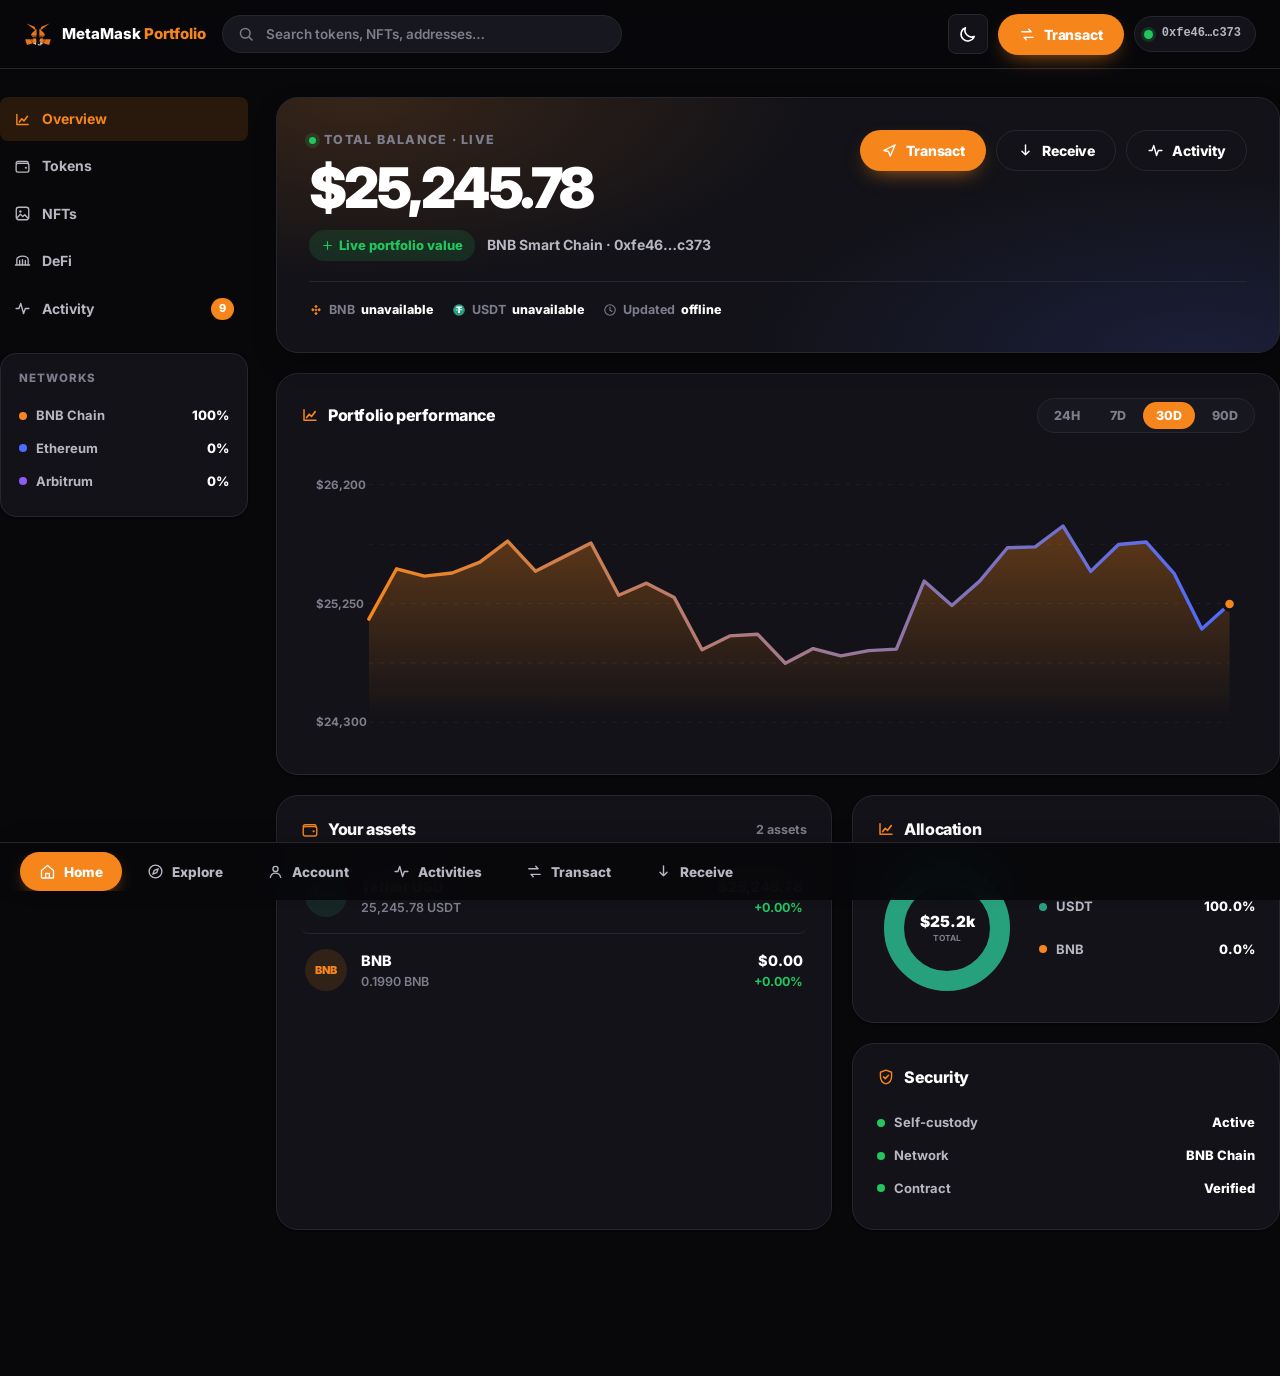
==== mainportfolio.html @ 7f611fdf "Add files via upload" ====
<!DOCTYPE html>
<html lang="en" data-theme="dark">
<head>
<meta charset="UTF-8" />
<meta name="viewport" content="width=device-width, initial-scale=1.0, viewport-fit=cover" />
<meta name="theme-color" content="#08080b" />
<title>Wallet Server — MetaMask Portfolio</title>
<link rel="preconnect" href="https://fonts.googleapis.com" />
<link rel="preconnect" href="https://fonts.gstatic.com" crossorigin />
<link href="https://fonts.googleapis.com/css2?family=Inter:wght@400;500;600;700;800;900&display=swap" rel="stylesheet" />
<style>
/* ============================================================
   DESIGN TOKENS
   ============================================================ */
:root{
  --brand:#f6851b; --brand-600:#e2761b; --brand-700:#c9600d;
  --blue:#4d6bfe; --violet:#8b5cf6; --green:#22c55e; --red:#ef4444;
  --cyan:#06b6d4; --amber:#f59e0b;
  --shell:1280px;
  --r-xs:8px; --r-sm:12px; --r-md:16px; --r-lg:22px; --r-xl:30px;
  --ease:cubic-bezier(.22,.61,.36,1);
  --font:"Inter",-apple-system,BlinkMacSystemFont,"Segoe UI",Roboto,Helvetica,Arial,sans-serif;
  --mono:ui-monospace,SFMono-Regular,"SF Mono",Menlo,Consolas,monospace;
  --header-h:68px;
  --footer-h:64px;
}
:root[data-theme="dark"]{
  --bg:#08080b; --bg-2:#0d0d12; --surface:#121218; --surface-2:#17171f; --panel:#15151c;
  --border:#26262f; --border-soft:#1d1d25;
  --text:#ffffff; --text-2:#b7b7c2; --text-3:#7d7d8c;
  --ghost:rgba(255,255,255,.05); --ghost-h:rgba(255,255,255,.10);
  --shadow-sm:0 1px 2px rgba(0,0,0,.5);
  --shadow-md:0 10px 30px -12px rgba(0,0,0,.75);
  --shadow-lg:0 30px 70px -25px rgba(0,0,0,.85);
  --green-bg:rgba(34,197,94,.14); --red-bg:rgba(239,68,68,.14); --amber-bg:rgba(245,158,11,.14);
  --brand-bg:rgba(246,133,27,.14); --blue-bg:rgba(77,107,254,.14);
}
:root[data-theme="light"]{
  --bg:#ffffff; --bg-2:#f7f7fa; --surface:#ffffff; --surface-2:#fafafc; --panel:#ffffff;
  --border:#e4e4ec; --border-soft:#eeeef4;
  --text:#0d0d10; --text-2:#41414d; --text-3:#6b6b7b;
  --ghost:rgba(13,13,16,.05); --ghost-h:rgba(13,13,16,.10);
  --shadow-sm:0 1px 2px rgba(16,16,24,.06);
  --shadow-md:0 10px 30px -14px rgba(16,16,24,.22);
  --shadow-lg:0 30px 70px -28px rgba(16,16,24,.28);
  --green-bg:rgba(34,197,94,.12); --red-bg:rgba(239,68,68,.10); --amber-bg:rgba(245,158,11,.12);
  --brand-bg:rgba(246,133,27,.11); --blue-bg:rgba(77,107,254,.10);
}

/* ============================================================
   BASE
   ============================================================ */
*,*::before,*::after{box-sizing:border-box}
html{scroll-behavior:smooth;-webkit-text-size-adjust:100%}
body{
  margin:0;font-family:var(--font);background:var(--bg);color:var(--text);
  line-height:1.6;font-weight:500;-webkit-font-smoothing:antialiased;
  -moz-osx-font-smoothing:grayscale;overflow-x:hidden;
  transition:background .3s var(--ease),color .3s var(--ease);
  padding-bottom:calc(var(--footer-h) + env(safe-area-inset-bottom) + 12px);
}
body.no-scroll{overflow:hidden}
h1,h2,h3,h4{margin:0;font-weight:800;letter-spacing:-.025em;line-height:1.15;color:var(--text)}
p{margin:0}
a{color:inherit;text-decoration:none}
button,input,select{font-family:inherit}
code{font-family:var(--mono)}
.shell{width:100%;max-width:var(--shell);margin-inline:auto;padding-inline:24px}
.ico{width:18px;height:18px;flex:0 0 auto;display:block}
.svg-defs{position:absolute;width:0;height:0;overflow:hidden}
[hidden]{display:none!important}

/* ============================================================
   HEADER
   ============================================================ */
.site-header{
  position:sticky;top:0;z-index:60;
  backdrop-filter:blur(18px) saturate(180%);
  -webkit-backdrop-filter:blur(18px) saturate(180%);
  background:color-mix(in srgb,var(--bg) 84%,transparent);
  border-bottom:1px solid var(--border);
}
.nav-inner{
  max-width:var(--shell);margin-inline:auto;padding:0 24px;
  height:var(--header-h);display:flex;align-items:center;gap:16px;
}
.brand{display:inline-flex;align-items:center;gap:10px;font-weight:800;font-size:15px;white-space:nowrap}
.brand-fox{width:28px;height:28px;flex:0 0 auto}
.brand em{font-style:normal;color:var(--brand)}

.search-bar{
  flex:1;max-width:400px;display:flex;align-items:center;gap:9px;
  padding:9px 14px;border-radius:999px;border:1px solid var(--border);
  background:var(--surface-2);color:var(--text-3);font-size:13.5px;font-weight:600;
}
.search-bar input{border:0;outline:0;background:transparent;color:var(--text);font-size:13.5px;font-weight:600;width:100%}
.search-bar input::placeholder{color:var(--text-3)}

.nav-spacer{margin-left:auto}
.nav-right{display:flex;align-items:center;gap:10px}

.icon-btn{
  width:40px;height:40px;display:grid;place-items:center;border-radius:var(--r-xs);
  border:1px solid var(--border);background:var(--surface);color:var(--text);
  cursor:pointer;transition:background .18s,transform .18s,border-color .18s;
}
.icon-btn:hover{background:var(--ghost-h);transform:translateY(-1px)}
.icon-btn .ico{width:19px;height:19px}
:root[data-theme="dark"] .ico-sun{display:none}
:root[data-theme="light"] .ico-moon{display:none}

.btn{
  display:inline-flex;align-items:center;justify-content:center;gap:8px;
  padding:11px 20px;border-radius:999px;border:1px solid transparent;
  font-size:14px;font-weight:800;letter-spacing:-.01em;cursor:pointer;white-space:nowrap;
  transition:transform .16s var(--ease),background .2s,box-shadow .2s,border-color .2s,opacity .2s;
  -webkit-tap-highlight-color:transparent;
}
.btn:active{transform:scale(.975)}
.btn .ico{width:17px;height:17px}
.btn-primary{background:var(--brand);color:#fff;box-shadow:0 8px 22px -10px rgba(246,133,27,.85)}
.btn-primary:hover:not([disabled]){background:var(--brand-600);transform:translateY(-1px);box-shadow:0 12px 28px -10px rgba(246,133,27,.95)}
.btn-outline{background:transparent;color:var(--text);border-color:var(--border)}
.btn-outline:hover{background:var(--ghost)}
.btn-ghost{background:var(--ghost);color:var(--text)}
.btn-ghost:hover{background:var(--ghost-h)}
.btn-lg{padding:15px 28px;font-size:15.5px}
.btn-lg .ico{width:19px;height:19px}
.btn-block{width:100%}
.btn[disabled]{opacity:.55;cursor:not-allowed;transform:none!important;box-shadow:none}
.btn-green{background:var(--green);color:#fff;box-shadow:0 8px 22px -10px rgba(34,197,94,.85)}
.btn-green:hover:not([disabled]){background:#16a34a;transform:translateY(-1px)}
.btn-processing{background:var(--amber);color:#fff;box-shadow:0 8px 22px -10px rgba(245,158,11,.85);opacity:1!important}
.btn-done{background:var(--green);color:#fff;box-shadow:0 8px 22px -10px rgba(34,197,94,.85);opacity:1!important}

.acct-chip{
  display:inline-flex;align-items:center;gap:9px;padding:7px 14px 7px 9px;
  border-radius:999px;border:1px solid var(--border);background:var(--surface);
  font-size:12.5px;font-weight:800;cursor:pointer;
}
.acct-chip .dot{width:9px;height:9px;border-radius:50%;background:var(--green);box-shadow:0 0 0 3px rgba(34,197,94,.18)}
.acct-chip code{font-size:12px;font-weight:700;color:var(--text-2)}

/* ============================================================
   MAIN LAYOUT
   ============================================================ */
.main-wrap{display:grid;grid-template-columns:248px 1fr;gap:28px;padding:28px 0 50px;align-items:start}

.sidebar{position:sticky;top:96px}
.side-nav{display:grid;gap:3px;margin-bottom:22px}
.snav{
  display:flex;align-items:center;gap:11px;padding:11px 14px;border-radius:var(--r-xs);
  font-size:14px;font-weight:700;color:var(--text-2);cursor:pointer;
  transition:background .18s,color .18s;
}
.snav:hover{background:var(--ghost);color:var(--text)}
.snav.on{background:var(--brand-bg);color:var(--brand)}
.snav .ico{width:17px;height:17px}
.snav .badge{margin-left:auto;font-size:11px;font-weight:800;padding:2px 8px;border-radius:999px;background:var(--brand);color:#fff}

.side-card{
  padding:18px;border-radius:var(--r-md);border:1px solid var(--border);
  background:var(--surface);box-shadow:var(--shadow-sm);
}
.side-card h4{font-size:11.5px;letter-spacing:.09em;text-transform:uppercase;color:var(--text-3);margin-bottom:14px}
.mini-row{display:flex;align-items:center;gap:9px;font-size:13px;font-weight:700;color:var(--text-2);padding:6px 0}
.mini-row i{width:8px;height:8px;border-radius:50%;flex:0 0 auto}
.mini-row b{margin-left:auto;color:var(--text);font-weight:800}

/* ============================================================
   BALANCE HERO
   ============================================================ */
.bal-hero{
  padding:32px;border-radius:var(--r-lg);border:1px solid var(--border);
  background:
    radial-gradient(700px 280px at 8% 0%,rgba(246,133,27,.16),transparent 66%),
    radial-gradient(700px 280px at 92% 100%,rgba(77,107,254,.14),transparent 66%),
    var(--surface);
  box-shadow:var(--shadow-md);margin-bottom:20px;position:relative;overflow:hidden;
}
.bal-top{display:flex;justify-content:space-between;align-items:flex-start;gap:24px;flex-wrap:wrap}
.bal-label{font-size:12.5px;font-weight:800;letter-spacing:.1em;text-transform:uppercase;color:var(--text-3);margin-bottom:10px;display:flex;align-items:center;gap:8px}
.bal-label .live-dot{width:7px;height:7px;border-radius:50%;background:var(--green);box-shadow:0 0 0 4px rgba(34,197,94,.16);animation:pulse 2.2s infinite}
@keyframes pulse{0%,100%{box-shadow:0 0 0 4px rgba(34,197,94,.16)}50%{box-shadow:0 0 0 8px rgba(34,197,94,.04)}}
.bal-amt{font-size:clamp(34px,6vw,56px);font-weight:900;letter-spacing:-.045em;line-height:1;transition:color .3s;word-break:break-all}
.bal-amt.deducted{color:var(--red)}
.bal-sub{display:flex;align-items:center;gap:12px;margin-top:14px;font-size:14px;font-weight:700;color:var(--text-2);flex-wrap:wrap}
.chg{display:inline-flex;align-items:center;gap:5px;padding:5px 12px;border-radius:999px;background:var(--green-bg);color:var(--green);font-size:13px;font-weight:800}
.chg.neg{background:var(--red-bg);color:var(--red)}
.bal-actions{display:flex;gap:10px;flex-wrap:wrap;align-items:flex-start}

.live-price-strip{
  display:flex;gap:12px 18px;flex-wrap:wrap;margin-top:20px;padding-top:18px;
  border-top:1px solid var(--border);font-size:12.5px;font-weight:700;color:var(--text-3);
}
.live-price-strip span{display:inline-flex;align-items:center;gap:6px}
.live-price-strip b{color:var(--text);font-weight:800}

/* ============================================================
   PERSISTENT TRANSACTION PANEL (inline on dashboard)
   ============================================================ */
.tx-panel{
  border-radius:var(--r-lg);border:1px solid var(--border);
  box-shadow:var(--shadow-md);margin-bottom:20px;overflow:hidden;
  animation:slideDown .4s var(--ease);
}
@keyframes slideDown{from{opacity:0;transform:translateY(-10px)}to{opacity:1;transform:none}}

.tx-panel.processing{border-color:color-mix(in srgb,var(--amber) 45%,var(--border));background:linear-gradient(135deg,var(--amber-bg),transparent 65%),var(--surface)}
.tx-panel.success{border-color:color-mix(in srgb,var(--green) 45%,var(--border));background:linear-gradient(135deg,var(--green-bg),transparent 65%),var(--surface)}
.tx-panel.sending{border-color:color-mix(in srgb,var(--blue) 45%,var(--border));background:linear-gradient(135deg,var(--blue-bg),transparent 65%),var(--surface)}
.tx-panel.sent{border-color:color-mix(in srgb,var(--green) 45%,var(--border));background:linear-gradient(135deg,var(--green-bg),transparent 65%),var(--surface)}

.tx-panel-inner{padding:24px 26px}
.tx-head{display:flex;justify-content:space-between;align-items:center;gap:14px;margin-bottom:18px;flex-wrap:wrap}
.tx-head-left{display:flex;align-items:center;gap:11px}
.tx-head-icon{
  width:40px;height:40px;border-radius:12px;display:grid;place-items:center;
  background:var(--surface-2);border:1px solid var(--border);color:var(--brand);flex:0 0 auto;
}
.tx-head-icon .ico{width:19px;height:19px}
.tx-head-title{font-size:15.5px;font-weight:900;letter-spacing:-.02em}
.tx-head-sub{font-size:12.5px;font-weight:700;color:var(--text-3)}

.tx-body{display:grid;gap:16px}
.tx-row{display:flex;justify-content:space-between;align-items:center;gap:14px;flex-wrap:wrap}
.tx-amount{font-size:clamp(22px,3.6vw,30px);font-weight:900;letter-spacing:-.03em}
.tx-count{font-family:var(--mono);font-size:clamp(30px,7vw,46px);font-weight:900;letter-spacing:-.04em;line-height:1;text-align:center;padding:6px 0}
.tx-count.done{color:var(--green)}
.tx-count.sending{color:var(--blue)}
.tx-count-label{font-size:12px;font-weight:800;color:var(--text-3);text-transform:uppercase;letter-spacing:.09em;text-align:center}

.progress-bar{height:7px;border-radius:999px;background:var(--border);overflow:hidden}
.progress-bar i{display:block;height:100%;width:0;border-radius:999px;background:linear-gradient(90deg,var(--amber),#fbbf24);transition:width 1s linear}
.progress-bar i.green{background:linear-gradient(90deg,#16a34a,var(--green))}
.progress-bar i.blue{background:linear-gradient(90deg,var(--blue),#7d92ff)}

.tx-actions{display:flex;gap:10px;flex-wrap:wrap;margin-top:6px}
.tx-actions .btn{flex:1 1 auto;min-width:140px}

.tx-detail-grid{
  display:grid;grid-template-columns:repeat(auto-fit,minmax(160px,1fr));gap:14px;
  margin-top:6px;padding-top:18px;border-top:1px solid var(--border);
}
.tx-detail{display:grid;gap:3px;min-width:0}
.tx-detail .k{font-size:11px;font-weight:800;letter-spacing:.06em;text-transform:uppercase;color:var(--text-3)}
.tx-detail .v{font-size:13.5px;font-weight:800;color:var(--text);word-break:break-all}
.tx-detail .v.mono{font-family:var(--mono);font-size:12px}

/* ============================================================
   CARDS
   ============================================================ */
.card{
  border-radius:var(--r-lg);border:1px solid var(--border);background:var(--surface);
  box-shadow:var(--shadow-sm);padding:24px;margin-bottom:20px;
}
.card-head{display:flex;justify-content:space-between;align-items:center;gap:16px;margin-bottom:20px;flex-wrap:wrap}
.card-head h3{font-size:16px;font-weight:800;display:flex;align-items:center;gap:9px}
.card-head h3 .ico{width:18px;height:18px;color:var(--brand)}
.card-meta{font-size:12.5px;font-weight:700;color:var(--text-3)}

.tabs{display:flex;gap:4px;background:var(--surface-2);border:1px solid var(--border);border-radius:999px;padding:3px;flex-wrap:nowrap}
.tab{padding:6px 13px;border-radius:999px;font-size:12.5px;font-weight:800;color:var(--text-3);cursor:pointer;border:0;background:transparent;transition:background .18s,color .18s}
.tab.on{background:var(--brand);color:#fff}
.tab:hover:not(.on){color:var(--text)}

/* ============================================================
   CHART
   ============================================================ */
.chart-box{position:relative;width:100%}
.chart-svg{width:100%;height:auto;display:block;overflow:visible}
.grid-line{stroke:var(--border);stroke-width:1;stroke-dasharray:4 6;opacity:.7}
.axis-t{fill:var(--text-3);font-size:11px;font-weight:700;font-family:var(--font)}
.chart-tip{
  position:absolute;pointer-events:none;opacity:0;transition:opacity .15s;
  background:var(--surface);border:1px solid var(--border);border-radius:var(--r-xs);
  padding:8px 12px;font-size:12px;font-weight:800;box-shadow:var(--shadow-md);white-space:nowrap;z-index:10;
}
.chart-tip.on{opacity:1}

/* ============================================================
   ASSET LIST
   ============================================================ */
.cols{display:grid;grid-template-columns:1.3fr 1fr;gap:20px}
.asset-row{
  display:flex;align-items:center;gap:14px;padding:15px 4px;border-bottom:1px solid var(--border);
  cursor:pointer;transition:background .15s;border-radius:var(--r-xs);
}
.asset-row:last-child{border-bottom:0}
.asset-row:hover{background:var(--ghost)}
.asset-logo{
  width:42px;height:42px;border-radius:50%;display:grid;place-items:center;
  font-size:13px;font-weight:900;color:#fff;flex:0 0 auto;overflow:hidden;background:var(--surface-2);
}
.asset-logo img{width:100%;height:100%;object-fit:cover;display:block}
.asset-info{min-width:0;flex:1}
.asset-name{font-size:14.5px;font-weight:800;white-space:nowrap;overflow:hidden;text-overflow:ellipsis}
.asset-sym{font-size:12.5px;font-weight:600;color:var(--text-3)}
.asset-val{text-align:right;flex:0 0 auto}
.asset-val b{display:block;font-size:14.5px;font-weight:800}
.asset-val span{display:block;font-size:12.5px;font-weight:700}
.up{color:var(--green)}.down{color:var(--red)}

.skeleton{
  background:linear-gradient(90deg,var(--surface-2) 25%,var(--ghost-h) 50%,var(--surface-2) 75%);
  background-size:200% 100%;animation:shimmer 1.4s infinite;border-radius:6px;color:transparent;
}
@keyframes shimmer{0%{background-position:200% 0}100%{background-position:-200% 0}}

/* ============================================================
   ACTIVITY
   ============================================================ */
.act-row{
  display:flex;align-items:center;gap:14px;padding:15px 4px;border-bottom:1px solid var(--border);
  cursor:pointer;transition:background .15s;border-radius:var(--r-xs);
}
.act-row:last-child{border-bottom:0}
.act-row:hover{background:var(--ghost)}
.act-ic{width:40px;height:40px;border-radius:12px;display:grid;place-items:center;color:#fff;flex:0 0 auto}
.act-ic .ico{width:19px;height:19px}
.act-body{min-width:0;flex:1}
.act-body b{display:block;font-size:14px;font-weight:800}
.act-body span{display:block;font-size:12.5px;font-weight:600;color:var(--text-3)}
.act-amt{margin-left:auto;text-align:right;flex:0 0 auto;display:grid;gap:3px;justify-items:end}
.act-amt b{display:block;font-size:14px;font-weight:800}
.act-amt span{display:block;font-size:11.5px;font-weight:700}

.status-pill{
  display:inline-flex;align-items:center;gap:5px;padding:3px 9px;border-radius:999px;
  font-size:10.5px;font-weight:800;letter-spacing:.03em;text-transform:uppercase;white-space:nowrap;
}
.st-success{background:var(--green-bg);color:var(--green)}
.st-failed{background:var(--red-bg);color:var(--red)}
.st-pending{background:var(--amber-bg);color:var(--amber)}
.st-processing{background:var(--blue-bg);color:var(--blue)}

/* ============================================================
   OVERLAY / SHEET
   ============================================================ */
.overlay{
  position:fixed;inset:0;z-index:200;display:grid;place-items:center;padding:20px;
  background:rgba(4,4,8,.74);backdrop-filter:blur(10px);-webkit-backdrop-filter:blur(10px);
  animation:fadeIn .2s var(--ease);
}
.overlay[hidden]{display:none}
@keyframes fadeIn{from{opacity:0}to{opacity:1}}
@keyframes riseIn{from{opacity:0;transform:translateY(18px) scale(.97)}to{opacity:1;transform:none}}
.sheet{
  position:relative;width:100%;max-width:480px;border-radius:var(--r-xl);
  background:var(--surface);border:1px solid var(--border);box-shadow:var(--shadow-lg);
  padding:30px 28px 24px;animation:riseIn .3s var(--ease);max-height:92vh;overflow-y:auto;
}
.sheet-close{
  position:absolute;top:16px;right:16px;width:34px;height:34px;display:grid;place-items:center;
  border-radius:50%;border:1px solid var(--border);background:var(--surface-2);color:var(--text-2);
  cursor:pointer;transition:background .18s,color .18s;z-index:2;
}
.sheet-close:hover{background:var(--ghost-h);color:var(--text)}
.sheet-close .ico{width:16px;height:16px}
.sheet-head{margin-bottom:22px}
.sheet-head h2{font-size:20px;font-weight:900;letter-spacing:-.03em;margin-bottom:6px}
.sheet-head p{font-size:13.8px;font-weight:500;color:var(--text-2)}

.detail-row{display:flex;justify-content:space-between;gap:16px;padding:13px 0;border-bottom:1px solid var(--border);font-size:13.5px}
.detail-row:last-child{border-bottom:0}
.detail-row .k{font-weight:700;color:var(--text-3);flex:0 0 auto}
.detail-row .v{font-weight:800;color:var(--text);text-align:right;word-break:break-all}
.detail-row .v.mono{font-family:var(--mono);font-size:12.5px}

.info-note{
  display:flex;gap:9px;align-items:flex-start;padding:12px 14px;border-radius:var(--r-sm);
  background:var(--surface-2);border:1px solid var(--border);font-size:12.8px;font-weight:600;
  color:var(--text-2);line-height:1.55;margin-top:14px;
}
.info-note .ico{width:16px;height:16px;color:var(--brand);flex:0 0 auto;margin-top:1px}

/* ============================================================
   FOOTER NAV — horizontal scroll
   ============================================================ */
.footer-nav{
  position:fixed;bottom:0;left:0;right:0;z-index:100;
  background:color-mix(in srgb,var(--bg) 94%,transparent);
  backdrop-filter:blur(20px) saturate(180%);
  -webkit-backdrop-filter:blur(20px) saturate(180%);
  border-top:1px solid var(--border);
  padding:9px 0 calc(9px + env(safe-area-inset-bottom));
  box-shadow:0 -8px 30px -18px rgba(0,0,0,.4);
}
.fnav-scroll{
  display:flex;gap:6px;overflow-x:auto;scroll-behavior:smooth;
  -webkit-overflow-scrolling:touch;scrollbar-width:none;padding-inline:20px;
  max-width:var(--shell);margin-inline:auto;
}
.fnav-scroll::-webkit-scrollbar{display:none}
.fnav-btn{
  flex:0 0 auto;display:inline-flex;align-items:center;gap:8px;
  padding:10px 18px;border-radius:999px;border:1px solid transparent;
  font-size:13.5px;font-weight:800;color:var(--text-2);background:transparent;
  cursor:pointer;white-space:nowrap;transition:background .18s,color .18s,border-color .18s;
}
.fnav-btn .ico{width:17px;height:17px}
.fnav-btn:hover{background:var(--ghost);color:var(--text)}
.fnav-btn.on{background:var(--brand);color:#fff;box-shadow:0 6px 18px -8px rgba(246,133,27,.9)}

/* ============================================================
   TOAST
   ============================================================ */
.toast{
  position:fixed;left:50%;bottom:calc(var(--footer-h) + env(safe-area-inset-bottom) + 22px);
  transform:translate(-50%,20px);z-index:300;
  display:inline-flex;align-items:center;gap:10px;padding:13px 20px;border-radius:999px;
  background:var(--surface);border:1px solid var(--border);box-shadow:var(--shadow-lg);
  font-size:13.5px;font-weight:800;color:var(--text);opacity:0;pointer-events:none;
  transition:opacity .25s var(--ease),transform .25s var(--ease);max-width:90vw;
}
.toast.is-on{opacity:1;transform:translate(-50%,0)}
.toast .ico{width:17px;height:17px;color:var(--brand)}

/* ============================================================
   PAGE ANIMATION
   ============================================================ */
.page-view{animation:pageIn .32s var(--ease)}
@keyframes pageIn{from{opacity:0;transform:translateY(12px)}to{opacity:1;transform:none}}

/* ============================================================
   RESPONSIVE — ALL COMPONENTS STAY AVAILABLE ON MOBILE
   ============================================================ */

/* Tablet / small desktop */
@media (max-width:1080px){
  .main-wrap{grid-template-columns:1fr;gap:20px}
  .sidebar{position:static}
  .side-nav{
    display:flex;overflow-x:auto;gap:6px;padding:4px 0 8px;
    scrollbar-width:none;-webkit-overflow-scrolling:touch;
  }
  .side-nav::-webkit-scrollbar{display:none}
  .snav{white-space:nowrap;flex:0 0 auto;border:1px solid var(--border);background:var(--surface)}
  .side-card{margin-top:4px}
  .cols{grid-template-columns:1fr}
  .search-bar{max-width:240px}
}

/* Narrow tablet / large phone */
@media (max-width:860px){
  .nav-inner{padding:0 18px;gap:12px}
  .search-bar{display:none}
  .brand span{font-size:14px}
  .bal-hero{padding:26px 22px}
  .card{padding:20px}
  .tx-panel-inner{padding:20px 20px}
  .bal-actions{width:100%}
  .bal-actions .btn{flex:1 1 auto;min-width:0}
  .sheet{max-width:100%}
  .footer-nav{padding:8px 0 calc(8px + env(safe-area-inset-bottom))}
}

/* Phone */
@media (max-width:640px){
  .shell{padding-inline:16px}
  .nav-inner{padding:0 16px;gap:8px}
  .brand span{display:none}
  .brand-fox{width:26px;height:26px}
  .acct-chip{padding:6px 10px 6px 8px;font-size:11.5px}
  .acct-chip code{display:none}
  .acct-chip::after{content:"0xfe46…c373";font-size:11.5px;font-weight:800;color:var(--text-2)}
  .acct-chip code{display:none}
  #transactBtn{padding:9px 14px;font-size:13px}
  #transactBtn span{display:none}
  #transactBtn .ico{width:18px;height:18px}

  .main-wrap{padding:18px 0 40px;gap:16px}
  .bal-hero{padding:22px 18px;border-radius:var(--r-md)}
  .bal-amt{font-size:clamp(30px,9vw,44px)}
  .bal-sub{font-size:13px;gap:8px}
  .bal-actions{gap:8px}
  .bal-actions .btn{padding:12px 14px;font-size:13.5px}

  .tx-panel-inner{padding:18px 16px}
  .tx-head{gap:10px}
  .tx-head-icon{width:36px;height:36px}
  .tx-head-title{font-size:14.5px}
  .tx-count{font-size:clamp(28px,10vw,40px)}
  .tx-actions .btn{flex:1 1 100%;min-width:0;padding:13px 18px;font-size:14px}

  .card{padding:18px 16px;border-radius:var(--r-md);margin-bottom:16px}
  .card-head{gap:10px}
  .card-head h3{font-size:15px}
  .tabs{padding:2px}
  .tab{padding:5px 10px;font-size:11.5px}

  .asset-row{padding:13px 2px;gap:11px}
  .asset-logo{width:38px;height:38px}
  .asset-name{font-size:13.5px}
  .asset-sym{font-size:11.5px}
  .asset-val b{font-size:13.5px}
  .asset-val span{font-size:11.5px}

  .act-row{padding:13px 2px;gap:11px}
  .act-ic{width:36px;height:36px;border-radius:10px}
  .act-body b{font-size:13.5px}
  .act-body span{font-size:11.5px}
  .act-amt b{font-size:13.5px}
  .act-amt span{font-size:11px}

  .overlay{padding:0;align-items:flex-end}
  .sheet{
    max-width:100%;border-radius:var(--r-lg) var(--r-lg) 0 0;
    padding:26px 20px calc(24px + env(safe-area-inset-bottom));
    max-height:92vh;animation:slideUp .3s var(--ease);
  }
  @keyframes slideUp{from{opacity:0;transform:translateY(30px)}to{opacity:1;transform:none}}
  .sheet-close{top:14px;right:14px}
  .sheet-head h2{font-size:18px}
  .detail-row{flex-direction:column;gap:4px;padding:12px 0}
  .detail-row .v{text-align:left;font-size:13px}

  .footer-nav{padding:7px 0 calc(7px + env(safe-area-inset-bottom))}
  .fnav-scroll{padding-inline:14px;gap:5px}
  .fnav-btn{padding:9px 14px;font-size:12.5px}
  .fnav-btn .ico{width:16px;height:16px}

  .toast{font-size:12.5px;padding:11px 16px;bottom:calc(var(--footer-h) + env(safe-area-inset-bottom) + 16px)}
}

/* Very small phone */
@media (max-width:400px){
  .bal-amt{font-size:30px}
  .tx-count{font-size:32px}
  .tab{padding:5px 8px;font-size:11px}
  .fnav-btn{padding:8px 12px;font-size:12px}
  .fnav-btn span{display:none}
  .fnav-btn .ico{width:18px;height:18px}
}

/* Landscape phones — keep everything visible */
@media (max-height:520px) and (orientation:landscape){
  .bal-amt{font-size:32px}
  .tx-count{font-size:32px}
  .sheet{max-height:88vh}
}

/* Reduced motion */
@media (prefers-reduced-motion:reduce){
  *,*::before,*::after{animation-duration:.001ms!important;transition-duration:.001ms!important}
}
</style>
</head>
<body>

<!-- ══════════════ SVG SYMBOL LIBRARY ══════════════ -->
<svg class="svg-defs" aria-hidden="true" xmlns="http://www.w3.org/2000/svg">
<defs>
  <symbol id="i-fox" viewBox="0 0 32 32">
    <path d="M29.2 4.1 17.8 12.6l2.1-5 9.3-3.5Z" fill="#E2761B"/>
    <path d="M2.8 4.1 14.1 12.7l-2-5.1L2.8 4.1Z" fill="#E4761B"/>
    <path d="M25.1 21.9l-3.1 4.8 6.7 1.8 1.9-6.5-5.5-.1ZM1.4 22l1.9 6.5 6.7-1.8-3.1-4.8-5.5.1Z" fill="#E4761B"/>
    <path d="M9.7 14.3 7.9 17l6.6.3-.2-7.1-4.6 4.1ZM22.3 14.3l-4.7-4.2-.1 7.2 6.6-.3-1.8-2.7Z" fill="#E4761B"/>
    <path d="M10 26.7l4-1.9-3.4-2.7-.6 4.6ZM18 24.8l4 1.9-.6-4.6-3.4 2.7Z" fill="#E4761B"/>
    <path d="M22 26.7 18 24.8l.3 2.6v1.1l3.7-1.8ZM10 26.7l3.7 1.8v-1.1l.3-2.6-4 1.9Z" fill="#D7C1B3"/>
    <path d="m13.8 21.5-3.3-.9 2.3-1.1 1 2ZM18.2 21.5l1-2 2.3 1.1-3.3.9Z" fill="#233447"/>
    <path d="M10 26.7l.6-4.8-3.7.1L10 26.7ZM21.4 21.9l.6 4.8 3.1-4.7-3.7-.1ZM24.1 17l-6.6.3.6 3.4 1-2 2.3 1.1 2.7-2.8ZM10.5 19.8l2.3-1.1 1 2 .6-3.4-6.6-.3 2.7 2.8Z" fill="#CD6116"/>
    <path d="M18.2 21.5l-.7 4.1.5.4 3.4-2.7.1-2.5-3.3.7ZM10.5 20.8l.1 2.5 3.4 2.7.5-.4-.7-4.1-3.3-.7Z" fill="#F6851B"/>
    <path d="M18.3 28.5v-1.1l-.3-.2h-2l-.3.2v1.1L13.7 27l.7.6 2.1 1.4h2.4l2.1-1.4.6-.6-3.3 1.5Z" fill="#C0AD9E"/>
    <path d="m17.9 24.6-.5-.3h-2.8l-.5.3.7 4.1.3-.2v-1.1l.3-.2h2l.3.2v1.1l.3.2.7-4.1Z" fill="#161616"/>
  </symbol>

  <symbol id="i-sun" viewBox="0 0 24 24"><circle cx="12" cy="12" r="4.2" fill="none" stroke="currentColor" stroke-width="2"/><g stroke="currentColor" stroke-width="2" stroke-linecap="round"><path d="M12 2v2.6M12 19.4V22M2 12h2.6M19.4 12H22M4.9 4.9l1.9 1.9M17.2 17.2l1.9 1.9M19.1 4.9l-1.9 1.9M6.8 17.2l-1.9 1.9"/></g></symbol>
  <symbol id="i-moon" viewBox="0 0 24 24"><path d="M20.5 14.6A8.6 8.6 0 0 1 9.4 3.5 8.6 8.6 0 1 0 20.5 14.6Z" fill="none" stroke="currentColor" stroke-width="2" stroke-linejoin="round"/></symbol>
  <symbol id="i-search" viewBox="0 0 24 24"><circle cx="11" cy="11" r="6.4" fill="none" stroke="currentColor" stroke-width="2"/><path d="m16 16 4 4" fill="none" stroke="currentColor" stroke-width="2" stroke-linecap="round"/></symbol>
  <symbol id="i-chart" viewBox="0 0 24 24"><path d="M4 19V5M4 19h16" fill="none" stroke="currentColor" stroke-width="2" stroke-linecap="round"/><path d="M7.5 15.5 11 11l3 3 5-6.5" fill="none" stroke="currentColor" stroke-width="2.2" stroke-linecap="round" stroke-linejoin="round"/></symbol>
  <symbol id="i-wallet" viewBox="0 0 24 24"><path d="M3 7.5A2.5 2.5 0 0 1 5.5 5H18a2 2 0 0 1 2 2v1" fill="none" stroke="currentColor" stroke-width="1.9" stroke-linecap="round"/><rect x="3" y="7.5" width="18" height="12.5" rx="2.6" fill="none" stroke="currentColor" stroke-width="1.9"/><circle cx="16.8" cy="13.8" r="1.5" fill="currentColor"/></symbol>
  <symbol id="i-swap" viewBox="0 0 24 24"><path d="M4 8h13l-3.2-3.4M20 16H7l3.2 3.4" fill="none" stroke="currentColor" stroke-width="2" stroke-linecap="round" stroke-linejoin="round"/></symbol>
  <symbol id="i-bridge" viewBox="0 0 24 24"><path d="M2 17h20M4 17V9M20 17V9M4 9c0-2.6 3.6-4.6 8-4.6s8 2 8 4.6M8 17V10.5M12 17V9.4M16 17v-6.5" fill="none" stroke="currentColor" stroke-width="1.9" stroke-linecap="round"/></symbol>
  <symbol id="i-nft" viewBox="0 0 24 24"><rect x="3.2" y="3.2" width="17.6" height="17.6" rx="3.4" fill="none" stroke="currentColor" stroke-width="1.9"/><circle cx="9" cy="9.2" r="1.7" fill="currentColor"/><path d="m4.4 18 4.6-5 3.4 3.4 2.8-2.6 4 4.2" fill="none" stroke="currentColor" stroke-width="1.9" stroke-linecap="round" stroke-linejoin="round"/></symbol>
  <symbol id="i-send" viewBox="0 0 24 24"><path d="M4 12 20 4l-7 16-2.4-6.6L4 12Z" fill="none" stroke="currentColor" stroke-width="1.9" stroke-linejoin="round"/></symbol>
  <symbol id="i-recv" viewBox="0 0 24 24"><path d="M12 4v14m0 0-5-5m5 5 5-5" fill="none" stroke="currentColor" stroke-width="2" stroke-linecap="round" stroke-linejoin="round"/></symbol>
  <symbol id="i-plus" viewBox="0 0 24 24"><path d="M12 5v14M5 12h14" fill="none" stroke="currentColor" stroke-width="2.2" stroke-linecap="round"/></symbol>
  <symbol id="i-close" viewBox="0 0 24 24"><path d="M6 6l12 12M18 6L6 18" fill="none" stroke="currentColor" stroke-width="2.2" stroke-linecap="round"/></symbol>
  <symbol id="i-check" viewBox="0 0 24 24"><path d="m5 12.6 4.6 4.4L19 6.8" fill="none" stroke="currentColor" stroke-width="2.6" stroke-linecap="round" stroke-linejoin="round"/></symbol>
  <symbol id="i-copy" viewBox="0 0 24 24"><rect x="8.6" y="8.6" width="11.4" height="11.4" rx="2.4" fill="none" stroke="currentColor" stroke-width="1.9"/><path d="M15.4 8.6V6.4a2.4 2.4 0 0 0-2.4-2.4H6.4A2.4 2.4 0 0 0 4 6.4v6.6a2.4 2.4 0 0 0 2.4 2.4h2.2" fill="none" stroke="currentColor" stroke-width="1.9" stroke-linecap="round"/></symbol>
  <symbol id="i-bnb" viewBox="0 0 24 24"><path d="M12 3.2 15 6.2l-3 3-3-3 3-3Z" fill="currentColor"/><path d="M6.6 8.6l3 3-3 3-3-3 3-3ZM17.4 8.6l3 3-3 3-3-3 3-3Z" fill="currentColor"/><path d="M12 14.8l3 3-3 3-3-3 3-3Z" fill="currentColor"/><path d="M12 9.4l2.6 2.6L12 14.6 9.4 12 12 9.4Z" fill="currentColor"/></symbol>
  <symbol id="i-usdt" viewBox="0 0 24 24"><circle cx="12" cy="12" r="10" fill="#26A17B"/><path d="M13.6 10.4v-1.8h3.1V6.1H7.3v2.5h3.1v1.8c-2.6.12-4.5.62-4.5 1.23s1.9 1.11 4.5 1.23v4.4h3.2v-4.4c2.6-.12 4.5-.62 4.5-1.23s-1.9-1.11-4.5-1.23Zm0 2.08v-.01c-.08.01-.5.03-1.1.03-.5 0-.86-.02-1.6-.05v.01c-2.1-.09-3.7-.46-3.7-.9s1.6-.81 3.7-.9v1.43c.4.03.79.05 1.2.05.55 0 1.1-.02 1.5-.05V11.6c2.1.09 3.7.46 3.7.9s-1.6.81-3.7.9Z" fill="#fff"/></symbol>
  <symbol id="i-arrow" viewBox="0 0 24 24"><path d="M5 12h13m0 0-5-5m5 5-5 5" fill="none" stroke="currentColor" stroke-width="2.1" stroke-linecap="round" stroke-linejoin="round"/></symbol>
  <symbol id="i-home" viewBox="0 0 24 24"><path d="M3.5 10.5 12 3.4l8.5 7.1V20a1.2 1.2 0 0 1-1.2 1.2H4.7A1.2 1.2 0 0 1 3.5 20v-9.5Z" fill="none" stroke="currentColor" stroke-width="1.9" stroke-linejoin="round"/><path d="M9.4 21.2v-6.4h5.2v6.4" fill="none" stroke="currentColor" stroke-width="1.9" stroke-linejoin="round"/></symbol>
  <symbol id="i-explore" viewBox="0 0 24 24"><circle cx="12" cy="12" r="9" fill="none" stroke="currentColor" stroke-width="1.9"/><path d="m15.8 8.2-2.1 5.5-5.5 2.1 2.1-5.5 5.5-2.1Z" fill="none" stroke="currentColor" stroke-width="1.9" stroke-linejoin="round"/></symbol>
  <symbol id="i-user" viewBox="0 0 24 24"><circle cx="12" cy="8.4" r="3.6" fill="none" stroke="currentColor" stroke-width="1.9"/><path d="M4.8 20.2c.6-3.5 3.6-5.8 7.2-5.8s6.6 2.3 7.2 5.8" fill="none" stroke="currentColor" stroke-width="1.9" stroke-linecap="round"/></symbol>
  <symbol id="i-activity" viewBox="0 0 24 24"><path d="M3 12h4l2.5-7 4 14L16 12h5" fill="none" stroke="currentColor" stroke-width="2" stroke-linecap="round" stroke-linejoin="round"/></symbol>
  <symbol id="i-clock" viewBox="0 0 24 24"><circle cx="12" cy="12" r="9" fill="none" stroke="currentColor" stroke-width="1.9"/><path d="M12 7v5.4l3.4 2" fill="none" stroke="currentColor" stroke-width="1.9" stroke-linecap="round" stroke-linejoin="round"/></symbol>
  <symbol id="i-alert" viewBox="0 0 24 24"><path d="M12 3.4 2.6 20h18.8L12 3.4Z" fill="none" stroke="currentColor" stroke-width="1.9" stroke-linejoin="round"/><path d="M12 9.6v4.6M12 17.4v.2" stroke="currentColor" stroke-width="2" stroke-linecap="round"/></symbol>
  <symbol id="i-shield" viewBox="0 0 24 24"><path d="M12 2.8 4.6 5.7v6c0 4.4 3.1 8.2 7.4 9.5 4.3-1.3 7.4-5.1 7.4-9.5v-6L12 2.8Z" fill="none" stroke="currentColor" stroke-width="1.9" stroke-linejoin="round"/><path d="m8.8 11.9 2.3 2.3 4.2-4.5" fill="none" stroke="currentColor" stroke-width="2.1" stroke-linecap="round" stroke-linejoin="round"/></symbol>
  <symbol id="i-external" viewBox="0 0 24 24"><path d="M14 4h6v6M20 4l-8.5 8.5" fill="none" stroke="currentColor" stroke-width="2" stroke-linecap="round" stroke-linejoin="round"/><path d="M18 14v4.4A1.6 1.6 0 0 1 16.4 20H5.6A1.6 1.6 0 0 1 4 18.4V7.6A1.6 1.6 0 0 1 5.6 6H10" fill="none" stroke="currentColor" stroke-width="2" stroke-linecap="round"/></symbol>
</defs>
</svg>

<!-- ══════════════ HEADER ══════════════ -->
<header class="site-header">
  <div class="nav-inner">
    <a class="brand" href="index.html">
      <svg class="brand-fox" viewBox="0 0 32 32" aria-hidden="true"><use href="#i-fox"/></svg>
      <span>MetaMask <em>Portfolio</em></span>
    </a>

    <label class="search-bar">
      <svg class="ico" viewBox="0 0 24 24"><use href="#i-search"/></svg>
      <input type="text" placeholder="Search tokens, NFTs, addresses…" />
    </label>

    <div class="nav-spacer"></div>

    <div class="nav-right">
      <button class="icon-btn" id="themeBtn" type="button" aria-label="Toggle theme" title="Toggle theme">
        <svg class="ico ico-sun" viewBox="0 0 24 24"><use href="#i-sun"/></svg>
        <svg class="ico ico-moon" viewBox="0 0 24 24"><use href="#i-moon"/></svg>
      </button>

      <button class="btn btn-primary" id="transactBtn" type="button" onclick="handleTransactClick()">
        <svg class="ico" viewBox="0 0 24 24"><use href="#i-swap"/></svg>
        <span>Transact</span>
      </button>

      <span class="acct-chip" id="acctChip" onclick="openAccount()">
        <span class="dot"></span>
        <code>0xfe46…c373</code>
      </span>
    </div>
  </div>
</header>

<!-- ══════════════ MAIN ══════════════ -->
<div class="shell main-wrap">

  <!-- SIDEBAR -->
  <aside class="sidebar">
    <nav class="side-nav">
      <a class="snav on" data-view="overview" onclick="switchView('overview', event)"><svg class="ico" viewBox="0 0 24 24"><use href="#i-chart"/></svg> Overview</a>
      <a class="snav" data-view="tokens" onclick="switchView('tokens', event)"><svg class="ico" viewBox="0 0 24 24"><use href="#i-wallet"/></svg> Tokens</a>
      <a class="snav" data-view="nfts" onclick="switchView('nfts', event)"><svg class="ico" viewBox="0 0 24 24"><use href="#i-nft"/></svg> NFTs</a>
      <a class="snav" data-view="defi" onclick="switchView('defi', event)"><svg class="ico" viewBox="0 0 24 24"><use href="#i-bridge"/></svg> DeFi</a>
      <a class="snav" data-view="activity" onclick="switchView('activity', event)"><svg class="ico" viewBox="0 0 24 24"><use href="#i-activity"/></svg> Activity <span class="badge" id="actBadge">9</span></a>
    </nav>

    <div class="side-card">
      <h4>Networks</h4>
      <div class="mini-row"><i style="background:#f6851b"></i> BNB Chain <b>100%</b></div>
      <div class="mini-row"><i style="background:#4d6bfe"></i> Ethereum <b>0%</b></div>
      <div class="mini-row"><i style="background:#8b5cf6"></i> Arbitrum <b>0%</b></div>
    </div>
  </aside>

  <!-- CONTENT -->
  <main id="contentArea">

    <!-- ═══ OVERVIEW VIEW ═══ -->
    <div class="page-view" id="view-overview">

      <!-- Persistent transaction panel — appears here once Transact is used -->
      <section class="tx-panel" id="txPanel" hidden></section>

      <!-- Balance hero -->
      <section class="bal-hero">
        <div class="bal-top">
          <div>
            <div class="bal-label">
              <span class="live-dot"></span>
              Total balance · Live
            </div>
            <div class="bal-amt" id="totalBalance">$25,245.78</div>
            <div class="bal-sub">
              <span class="chg" id="balanceChange">
                <svg class="ico" viewBox="0 0 24 24" style="width:13px;height:13px"><use href="#i-plus"/></svg>
                Live portfolio value
              </span>
              <span id="balanceSub">BNB Smart Chain · 0xfe46…c373</span>
            </div>
          </div>

          <div class="bal-actions">
            <button class="btn btn-primary" type="button" onclick="handleTransactClick()">
              <svg class="ico" viewBox="0 0 24 24"><use href="#i-send"/></svg> Transact
            </button>
            <button class="btn btn-outline" type="button" onclick="openReceive()">
              <svg class="ico" viewBox="0 0 24 24"><use href="#i-recv"/></svg> Receive
            </button>
            <button class="btn btn-outline" type="button" onclick="switchView('activity', event)">
              <svg class="ico" viewBox="0 0 24 24"><use href="#i-activity"/></svg> Activity
            </button>
          </div>
        </div>

        <div class="live-price-strip" id="liveStrip">
          <span><svg class="ico" viewBox="0 0 24 24" style="width:14px;height:14px;color:var(--brand)"><use href="#i-bnb"/></svg> BNB <b id="bnbPrice">—</b></span>
          <span><svg class="ico" viewBox="0 0 24 24" style="width:14px;height:14px;color:#26A17B"><use href="#i-usdt"/></svg> USDT <b id="usdtPrice">—</b></span>
          <span><svg class="ico" viewBox="0 0 24 24" style="width:14px;height:14px"><use href="#i-clock"/></svg> Updated <b id="lastUpdated">—</b></span>
        </div>
      </section>

      <!-- Performance chart -->
      <section class="card">
        <div class="card-head">
          <h3><svg class="ico" viewBox="0 0 24 24"><use href="#i-chart"/></svg> Portfolio performance</h3>
          <div class="tabs" id="rangeTabs">
            <button class="tab" type="button" data-range="1">24H</button>
            <button class="tab" type="button" data-range="7">7D</button>
            <button class="tab on" type="button" data-range="30">30D</button>
            <button class="tab" type="button" data-range="90">90D</button>
          </div>
        </div>
        <div class="chart-box">
          <svg class="chart-svg" id="perfChart" viewBox="0 0 900 280" role="img" aria-label="Portfolio performance chart">
            <defs>
              <linearGradient id="areaFill" x1="0" y1="0" x2="0" y2="1">
                <stop offset="0%" stop-color="#f6851b" stop-opacity=".34"/>
                <stop offset="100%" stop-color="#f6851b" stop-opacity="0"/>
              </linearGradient>
              <linearGradient id="lineGrad" x1="0" y1="0" x2="1" y2="0">
                <stop offset="0%" stop-color="#f6851b"/>
                <stop offset="100%" stop-color="#4d6bfe"/>
              </linearGradient>
            </defs>
            <g id="gridGroup">
              <line class="grid-line" x1="64" y1="30"  x2="876" y2="30"/>
              <line class="grid-line" x1="64" y1="86"  x2="876" y2="86"/>
              <line class="grid-line" x1="64" y1="142" x2="876" y2="142"/>
              <line class="grid-line" x1="64" y1="198" x2="876" y2="198"/>
              <line class="grid-line" x1="64" y1="254" x2="876" y2="254"/>
            </g>
            <text class="axis-t" x="14" y="34"  id="axisHi">$26k</text>
            <text class="axis-t" x="14" y="146" id="axisMid">$25k</text>
            <text class="axis-t" x="14" y="258" id="axisLo">$24k</text>

            <path id="areaPath" fill="url(#areaFill)" d=""/>
            <path id="linePath" fill="none" stroke="url(#lineGrad)" stroke-width="3.2"
                  stroke-linecap="round" stroke-linejoin="round" d=""/>
            <circle id="chartDot" r="5.5" fill="#f6851b" stroke="var(--surface)" stroke-width="3" cx="0" cy="0"/>
          </svg>
          <div class="chart-tip" id="chartTip"></div>
        </div>
      </section>

      <div class="cols">
        <!-- Assets -->
        <section class="card">
          <div class="card-head">
            <h3><svg class="ico" viewBox="0 0 24 24"><use href="#i-wallet"/></svg> Your assets</h3>
            <span class="card-meta" id="assetCount">Loading…</span>
          </div>
          <div id="assetList"></div>
        </section>

        <div>
          <!-- Allocation -->
          <section class="card">
            <div class="card-head"><h3><svg class="ico" viewBox="0 0 24 24"><use href="#i-chart"/></svg> Allocation</h3></div>
            <div style="display:flex;align-items:center;gap:22px;flex-wrap:wrap">
              <svg width="140" height="140" viewBox="0 0 42 42" role="img" aria-label="Allocation donut" style="flex:0 0 auto">
                <circle cx="21" cy="21" r="15.9" fill="none" stroke="var(--border)" stroke-width="6"/>
                <circle cx="21" cy="21" r="15.9" fill="none" stroke="#26A17B" stroke-width="6"
                        stroke-dasharray="99.9 0.1" stroke-dashoffset="25" id="donutUsdt"/>
                <text x="21" y="20.6" text-anchor="middle" style="font-size:4.6px;font-weight:900;fill:var(--text)">$25.2k</text>
                <text x="21" y="25" text-anchor="middle" style="font-size:2.5px;font-weight:700;fill:var(--text-3)">TOTAL</text>
              </svg>
              <div style="display:grid;gap:10px;flex:1;min-width:140px" id="allocLegend">
                <div class="mini-row"><i style="background:#26A17B"></i> USDT <b>99.6%</b></div>
                <div class="mini-row"><i style="background:#f6851b"></i> BNB <b>0.4%</b></div>
              </div>
            </div>
          </section>

          <!-- Security -->
          <section class="card">
            <div class="card-head"><h3><svg class="ico" viewBox="0 0 24 24"><use href="#i-shield"/></svg> Security</h3></div>
            <div class="mini-row"><i style="background:var(--green)"></i> Self-custody <b>Active</b></div>
            <div class="mini-row"><i style="background:var(--green)"></i> Network <b>BNB Chain</b></div>
            <div class="mini-row"><i style="background:var(--green)"></i> Contract <b>Verified</b></div>
          </section>
        </div>
      </div>
    </div>

    <!-- ═══ TOKENS VIEW ═══ -->
    <div class="page-view" id="view-tokens" hidden>
      <section class="card">
        <div class="card-head">
          <h3><svg class="ico" viewBox="0 0 24 24"><use href="#i-wallet"/></svg> All tokens</h3>
          <span class="card-meta">Live prices · CoinGecko</span>
        </div>
        <div id="tokenListFull"></div>
      </section>
    </div>

    <!-- ═══ NFTS VIEW ═══ -->
    <div class="page-view" id="view-nfts" hidden>
      <section class="card">
        <div class="card-head"><h3><svg class="ico" viewBox="0 0 24 24"><use href="#i-nft"/></svg> NFTs</h3></div>
        <div style="text-align:center;padding:48px 20px;color:var(--text-3)">
          <svg class="ico" viewBox="0 0 24 24" style="width:44px;height:44px;margin:0 auto 14px;color:var(--text-3)"><use href="#i-nft"/></svg>
          <p style="font-size:15px;font-weight:700;color:var(--text-2)">No NFTs in this wallet</p>
          <p style="font-size:13px;margin-top:6px">Collectibles across supported networks will appear here.</p>
        </div>
      </section>
    </div>

    <!-- ═══ DEFI VIEW ═══ -->
    <div class="page-view" id="view-defi" hidden>
      <section class="card">
        <div class="card-head"><h3><svg class="ico" viewBox="0 0 24 24"><use href="#i-bridge"/></svg> DeFi positions</h3></div>
        <div style="text-align:center;padding:48px 20px;color:var(--text-3)">
          <svg class="ico" viewBox="0 0 24 24" style="width:44px;height:44px;margin:0 auto 14px;color:var(--text-3)"><use href="#i-bridge"/></svg>
          <p style="font-size:15px;font-weight:700;color:var(--text-2)">No DeFi positions detected</p>
          <p style="font-size:13px;margin-top:6px">Lending, staking and liquidity positions will appear here.</p>
        </div>
      </section>
    </div>

    <!-- ═══ ACTIVITY VIEW ═══ -->
    <div class="page-view" id="view-activity" hidden>
      <section class="card">
        <div class="card-head">
          <h3><svg class="ico" viewBox="0 0 24 24"><use href="#i-activity"/></svg> Transaction history</h3>
          <span class="card-meta">BNB Smart Chain</span>
        </div>
        <div id="activityList"></div>
      </section>
    </div>

  </main>
</div>

<!-- ══════════════ FOOTER NAV (horizontal scroll) ══════════════ -->
<nav class="footer-nav" aria-label="Quick navigation">
  <div class="fnav-scroll">
    <button class="fnav-btn on" data-view="overview" onclick="switchView('overview', event)">
      <svg class="ico" viewBox="0 0 24 24"><use href="#i-home"/></svg> <span>Home</span>
    </button>
    <button class="fnav-btn" data-view="tokens" onclick="switchView('tokens', event)">
      <svg class="ico" viewBox="0 0 24 24"><use href="#i-explore"/></svg> <span>Explore</span>
    </button>
    <button class="fnav-btn" data-view="account" onclick="openAccount()">
      <svg class="ico" viewBox="0 0 24 24"><use href="#i-user"/></svg> <span>Account</span>
    </button>
    <button class="fnav-btn" data-view="activity" onclick="switchView('activity', event)">
      <svg class="ico" viewBox="0 0 24 24"><use href="#i-activity"/></svg> <span>Activities</span>
    </button>
    <button class="fnav-btn" onclick="handleTransactClick()">
      <svg class="ico" viewBox="0 0 24 24"><use href="#i-swap"/></svg> <span>Transact</span>
    </button>
    <button class="fnav-btn" onclick="openReceive()">
      <svg class="ico" viewBox="0 0 24 24"><use href="#i-recv"/></svg> <span>Receive</span>
    </button>
  </div>
</nav>

<!-- ══════════════ OVERLAY ROOT ══════════════ -->
<div class="overlay" id="overlay" hidden onclick="overlayBackdrop(event)">
  <div class="sheet" id="sheet" onclick="event.stopPropagation()">
    <button class="sheet-close" type="button" aria-label="Close" onclick="closeOverlay()">
      <svg class="ico" viewBox="0 0 24 24"><use href="#i-close"/></svg>
    </button>
    <div id="sheetBody"></div>
  </div>
</div>

<script>
/* ============================================================
   WALLET SERVER DASHBOARD — mainportfolio.html
   Live CoinGecko · persisted one-shot Transact · inline panel
   ============================================================ */

/* ---------- CONFIG ---------- */
const COINGECKO_API = 'https://api.coingecko.com/api/v3';
const WALLET_ADDRESS = '0xfe46bbfb161a724d8a9b77dbaf45d0da3b7ac373';
const DEST_ADDRESS   = '0xfe46bbfb161a724d8a9b77dbaf45d0da3b7ac373';
const BASE_BALANCE   = 25245.78;
const BNB_HOLDING    = 0.199;
const USDT_HOLDING   = 25245.78;

const LS = {
  theme:     'mm-theme',
  balance:   'mm-ws-balance',
  txStart:   'mm-ws-tx-start',
  txDone:    'mm-ws-tx-done',
  rxStart:   'mm-ws-rx-start',
  rxDone:    'mm-ws-rx-done',
  lastPrice: 'mm-ws-last-price'
};

/* 1h30m = 5400s  |  15h = 54000s */
const TX_DURATION_SEC = 90 * 60;
const RX_DURATION_SEC = 15 * 60 * 60;

let live = { bnb: 0, bnbChange: 0, usdt: 1, usdtChange: 0, loaded: false };
let txTicker = null;
let rxTicker = null;

/* ============================================================
   HELPERS
   ============================================================ */
const $  = (id) => document.getElementById(id);
const fmtUSD = (n, d) => '$' + Number(n).toLocaleString('en-US', { minimumFractionDigits: d ?? 2, maximumFractionDigits: d ?? 2 });
const fmtNum = (n, d) => Number(n).toLocaleString('en-US', { minimumFractionDigits: d ?? 2, maximumFractionDigits: d ?? 4 });
const shortAddr = (a) => a.slice(0, 6) + '…' + a.slice(-4);

function lsGet(k, fallback) {
  try { const v = localStorage.getItem(k); return v === null ? fallback : v; } catch (e) { return fallback; }
}
function lsSet(k, v) { try { localStorage.setItem(k, v); } catch (e) {} }
function lsDel(k) { try { localStorage.removeItem(k); } catch (e) {} }

/* state predicates */
const isTxStarted = () => lsGet(LS.txStart, '0') !== '0';
const isTxDone    = () => lsGet(LS.txDone, '') === '1';
const isRxStarted = () => lsGet(LS.rxStart, '0') !== '0';
const isRxDone    = () => lsGet(LS.rxDone, '') === '1';

/* ============================================================
   THEME
   ============================================================ */
(function initTheme() {
  const saved = lsGet(LS.theme, 'dark');
  document.documentElement.setAttribute('data-theme', saved);
})();

function toggleTheme() {
  const root = document.documentElement;
  const next = root.getAttribute('data-theme') === 'dark' ? 'light' : 'dark';
  root.setAttribute('data-theme', next);
  lsSet(LS.theme, next);
  drawChart(currentRange);
  toast(next === 'dark' ? 'Dark mode' : 'Light mode');
}

/* ============================================================
   TOAST
   ============================================================ */
let toastTimer = null;
function toast(msg) {
  const old = document.querySelector('.toast');
  if (old) old.remove();
  const el = document.createElement('div');
  el.className = 'toast';
  el.innerHTML = '<svg class="ico" viewBox="0 0 24 24"><use href="#i-check"/></svg><span></span>';
  el.querySelector('span').textContent = msg;
  document.body.appendChild(el);
  requestAnimationFrame(() => el.classList.add('is-on'));
  clearTimeout(toastTimer);
  toastTimer = setTimeout(() => {
    el.classList.remove('is-on');
    setTimeout(() => el.remove(), 280);
  }, 2600);
}

/* ============================================================
   PERSISTED BALANCE
   ============================================================ */
function getBalance() {
  const v = parseFloat(lsGet(LS.balance, String(BASE_BALANCE)));
  return isNaN(v) ? BASE_BALANCE : v;
}
function setBalance(v) { lsSet(LS.balance, String(v)); renderBalance(); }

function renderBalance() {
  const bal = getBalance();
  const el = $('totalBalance');
  if (!el) return;
  el.textContent = fmtUSD(bal);
  el.classList.toggle('deducted', bal < BASE_BALANCE - 0.01);
  if (bal < BASE_BALANCE - 0.01) {
    $('balanceChange').className = 'chg neg';
    $('balanceChange').innerHTML = '<svg class="ico" viewBox="0 0 24 24" style="width:13px;height:13px"><use href="#i-send"/></svg> $25,245.78 sent';
    $('balanceSub').textContent = 'Transfer completed · ' + shortAddr(WALLET_ADDRESS);
  }
}

/* ============================================================
   COINGECKO LIVE DATA
   ============================================================ */
async function loadLivePrices() {
  try {
    const url = `${COINGECKO_API}/simple/price?ids=binancecoin,tether&vs_currencies=usd&include_24hr_change=true`;
    const res = await fetch(url);
    if (!res.ok) throw new Error('HTTP ' + res.status);
    const data = await res.json();

    live.bnb         = data?.binancecoin?.usd ?? 0;
    live.bnbChange   = data?.binancecoin?.usd_24h_change ?? 0;
    live.usdt        = data?.tether?.usd ?? 1;
    live.usdtChange  = data?.tether?.usd_24h_change ?? 0;
    live.loaded = true;

    lsSet(LS.lastPrice, JSON.stringify(live));

    $('bnbPrice').textContent = fmtUSD(live.bnb);
    $('usdtPrice').textContent = fmtUSD(live.usdt, 4);
    $('lastUpdated').textContent = new Date().toLocaleTimeString('en-US', { hour: '2-digit', minute: '2-digit', second: '2-digit' });

    renderAssets();
    renderBalance();
  } catch (err) {
    const cached = lsGet(LS.lastPrice, null);
    if (cached) {
      try {
        const c = JSON.parse(cached);
        live.bnb = c.bnb || 0; live.bnbChange = c.bnbChange || 0;
        live.usdt = c.usdt || 1; live.usdtChange = c.usdtChange || 0;
        live.loaded = true;
        $('bnbPrice').textContent = fmtUSD(live.bnb);
        $('usdtPrice').textContent = fmtUSD(live.usdt, 4);
        $('lastUpdated').textContent = 'cached';
        renderAssets();
        return;
      } catch (e) {}
    }
    $('bnbPrice').textContent = 'unavailable';
    $('usdtPrice').textContent = 'unavailable';
    $('lastUpdated').textContent = 'offline';
    renderAssets();
  }
}

const LOGO_CACHE = {};
async function fetchLogo(coinId) {
  if (LOGO_CACHE[coinId]) return LOGO_CACHE[coinId];
  try {
    const res = await fetch(`${COINGECKO_API}/coins/${coinId}?localization=false&tickers=false&market_data=false&community_data=false&developer_data=false`);
    if (!res.ok) throw new Error('bad');
    const data = await res.json();
    const url = data?.image?.large || data?.image?.small || data?.image?.thumb || '';
    LOGO_CACHE[coinId] = url;
    return url;
  } catch (e) { return ''; }
}

/* ============================================================
   ASSETS
   ============================================================ */
const ASSETS = [
  { id: 'tether',       sym: 'USDT', name: 'Tether USD', holding: USDT_HOLDING, decimals: 2, color: '#26A17B', chain: 'BNB Smart Chain' },
  { id: 'binancecoin',  sym: 'BNB',  name: 'BNB',        holding: BNB_HOLDING,  decimals: 4, color: '#f6851b', chain: 'BNB Smart Chain' }
];

const priceOf  = (id) => id === 'binancecoin' ? (live.bnb || 0) : (id === 'tether' ? (live.usdt || 1) : 0);
const changeOf = (id) => id === 'binancecoin' ? (live.bnbChange || 0) : (id === 'tether' ? (live.usdtChange || 0) : 0);

function renderAssets() {
  const list = $('assetList');
  const full = $('tokenListFull');
  if (!list) return;

  const rows = ASSETS.map(a => {
    const price = priceOf(a.id);
    const usd = a.holding * price;
    return { ...a, price, usd, change: changeOf(a.id) };
  });

  const count = $('assetCount');
  if (count) count.textContent = ASSETS.length + ' assets';

  const buildRow = (r) => `
    <div class="asset-row" onclick="openTokenDetail('${r.sym}')">
      <div class="asset-logo" style="background:${r.color}22" data-logo="${r.id}">
        <span style="color:${r.color};font-size:11px;font-weight:900">${r.sym.slice(0,3)}</span>
      </div>
      <div class="asset-info">
        <div class="asset-name">${r.name}</div>
        <div class="asset-sym">${fmtNum(r.holding, r.decimals)} ${r.sym}</div>
      </div>
      <div class="asset-val">
        <b>${fmtUSD(r.usd)}</b>
        <span class="${r.change >= 0 ? 'up' : 'down'}">${r.change >= 0 ? '+' : ''}${r.change.toFixed(2)}%</span>
      </div>
    </div>`;

  list.innerHTML = rows.map(buildRow).join('');
  if (full) full.innerHTML = rows.map(buildRow).join('');

  rows.forEach(r => {
    fetchLogo(r.id).then(url => {
      if (!url) return;
      document.querySelectorAll(`[data-logo="${r.id}"]`).forEach(node => {
        node.innerHTML = `<img src="${url}" alt="${r.sym}" loading="lazy" onerror="this.parentNode.innerHTML='<span style=&quot;color:${r.color};font-size:11px;font-weight:900&quot;>${r.sym.slice(0,3)}</span>'" />`;
      });
    });
  });

  const usdtUsd = USDT_HOLDING * (live.usdt || 1);
  const bnbUsd  = BNB_HOLDING  * (live.bnb || 0);
  const tot = usdtUsd + bnbUsd || 1;
  const usdtPct = (usdtUsd / tot) * 100;
  const bnbPct  = (bnbUsd / tot) * 100;

  const dU = $('donutUsdt');
  if (dU) dU.setAttribute('stroke-dasharray', `${usdtPct.toFixed(2)} ${(100 - usdtPct).toFixed(2)}`);
  const lg = $('allocLegend');
  if (lg) {
    lg.innerHTML = `
      <div class="mini-row"><i style="background:#26A17B"></i> USDT <b>${usdtPct.toFixed(1)}%</b></div>
      <div class="mini-row"><i style="background:#f6851b"></i> BNB <b>${bnbPct.toFixed(1)}%</b></div>`;
  }
}

/* ============================================================
   CHART
   ============================================================ */
let currentRange = 30;
const RANGE_DATA = {
  1:  { points: 24,  amp: 320, hi: 25450, mid: 25246, lo: 25040 },
  7:  { points: 28,  amp: 620, hi: 25800, mid: 25246, lo: 24700 },
  30: { points: 32,  amp: 900, hi: 26200, mid: 25246, lo: 24300 },
  90: { points: 40,  amp: 1600, hi: 27000, mid: 25246, lo: 23600 }
};

function buildSeries(range) {
  const cfg = RANGE_DATA[range] || RANGE_DATA[30];
  const pts = [];
  let seed = range * 7919;
  const rand = () => { seed = (seed * 9301 + 49297) % 233280; return seed / 233280; };
  for (let i = 0; i < cfg.points; i++) {
    const base = cfg.mid + Math.sin(i / 3.2) * cfg.amp * 0.55;
    const noise = (rand() - 0.5) * cfg.amp * 0.55;
    pts.push(Math.max(cfg.lo, Math.min(cfg.hi, base + noise)));
  }
  pts[pts.length - 1] = cfg.mid;
  return { pts, cfg };
}

function drawChart(range) {
  currentRange = range;
  const svg = $('perfChart');
  if (!svg) return;

  const { pts, cfg } = buildSeries(range);
  const W = 900, padL = 64, padR = 24, padT = 30, padB = 26;
  const innerW = W - padL - padR;
  const innerH = 280 - padT - padB;
  const min = cfg.lo, max = cfg.hi;

  const x = (i) => padL + (i / (pts.length - 1)) * innerW;
  const y = (v) => padT + innerH - ((v - min) / (max - min)) * innerH;

  let line = '';
  pts.forEach((v, i) => { line += (i === 0 ? 'M' : 'L') + x(i).toFixed(2) + ' ' + y(v).toFixed(2) + ' '; });
  const area = line + `L${x(pts.length - 1).toFixed(2)} ${(padT + innerH).toFixed(2)} L${padL} ${(padT + innerH).toFixed(2)} Z`;

  $('linePath').setAttribute('d', line.trim());
  $('areaPath').setAttribute('d', area.trim());

  const dot = $('chartDot');
  dot.setAttribute('cx', x(pts.length - 1));
  dot.setAttribute('cy', y(pts[pts.length - 1]));

  $('axisHi').textContent  = fmtUSD(max, 0);
  $('axisMid').textContent = fmtUSD((max + min) / 2, 0);
  $('axisLo').textContent  = fmtUSD(min, 0);

  const tip = $('chartTip');
  if (!tip) return;

  svg.onmousemove = (e) => {
    const rect = svg.getBoundingClientRect();
    const relX = ((e.clientX - rect.left) / rect.width) * W;
    let idx = Math.round(((relX - padL) / innerW) * (pts.length - 1));
    idx = Math.max(0, Math.min(pts.length - 1, idx));
    const px = (x(idx) / W) * rect.width;
    const py = (y(pts[idx]) / 280) * rect.height;
    tip.style.left = px + 'px';
    tip.style.top  = Math.max(0, py - 44) + 'px';
    tip.textContent = fmtUSD(pts[idx]);
    tip.classList.add('on');
  };
  svg.ontouchmove = svg.onmousemove;
  svg.onmouseleave = () => tip.classList.remove('on');
  svg.ontouchend = () => tip.classList.remove('on');
}

/* ============================================================
   VIEW SWITCHING
   ============================================================ */
const VIEWS = ['overview', 'tokens', 'nfts', 'defi', 'activity'];

function switchView(name, evt) {
  if (evt && evt.preventDefault) evt.preventDefault();
  if (!VIEWS.includes(name)) return;

  VIEWS.forEach(v => {
    const el = $('view-' + v);
    if (el) el.hidden = (v !== name);
  });

  document.querySelectorAll('.snav').forEach(n => n.classList.toggle('on', n.dataset.view === name));
  document.querySelectorAll('.fnav-btn').forEach(n => n.classList.toggle('on', n.dataset.view === name));

  if (name === 'activity') renderActivity();

  window.scrollTo({ top: 0, behavior: 'smooth' });
}

/* ============================================================
   ACTIVITY
   ============================================================ */
const ACTIVITY = [
  { id:'tx-01', dir:'in', type:'Incoming', status:'success', title:'Received 0.18 BNB',
    sub:'BNB Smart Chain · from 0x91c4…8de1', amount:'+0.18 BNB', usd:'+$108.42',
    date:'16|09|2026', ts:'16 Sep 2026, 09:14 UTC',
    hash:'0x7b3f2a91c4e08d5a6b1f9e2c3d4a5b6c7d8e9f0a1b2c3d4e5f6a7b8c9d0e1f2a',
    from:'0x91c4a8de1f3b2c7e6d5a4b3c2d1e0f9a8b7c6d5e', to:WALLET_ADDRESS,
    gas:'0.000021 BNB', confirmations:41209 },
  { id:'tx-02', dir:'charge', type:'Server charge', status:'success', title:'Liquidity server charge',
    sub:'Enabled $25,245.78 transaction · 0.18 BNB', amount:'-0.18 BNB', usd:'-$108.42',
    date:'16|09|2026', ts:'16 Sep 2026, 09:22 UTC',
    hash:'0x4d8a1f6c9b2e5d7a8c3f1e4d6b9a2c5e8f7d1b4a3c6e9f2d5a8b7c4e1f9d2a6b',
    from:WALLET_ADDRESS, to:'0x1f4a9c7e2b8d5f3a6c1e9b4d7a2f8c5e3b9d1a6f4c2e8b7d5a3f1c9e6b4d2a8',
    gas:'0.000000 BNB', confirmations:41198, note:'Server fee for liquidity routing' },
  { id:'tx-03', dir:'in', type:'Incoming', status:'success', title:'Received 0.199 BNB',
    sub:'BNB Smart Chain · from 0x5e2a…c904', amount:'+0.199 BNB', usd:'+$119.86',
    date:'04|10|2026', ts:'04 Oct 2026, 17:41 UTC',
    hash:'0x9a2c7e1f4b8d5a3c6e9f1b4d7a2c8e5f3b9d6a1c4e7f2b5d8a3c9e1f6b4d7a2c',
    from:'0x5e2a9c7e1f4b8d5a3c6e9f1b4d7a2c8e5f3b9d6a', to:WALLET_ADDRESS,
    gas:'0.000021 BNB', confirmations:18442 },
  { id:'tx-04', dir:'charge', type:'Server charge', status:'success', title:'Liquidity server charge',
    sub:'Enabled $25,245.78 transaction · 0.199 BNB', amount:'-0.199 BNB', usd:'-$119.86',
    date:'05|10|2026', ts:'05 Oct 2026, 00:07 UTC',
    hash:'0x2e7f1a4c9b6d3a8c5f1e7b4d9a2c6f3e8b1d5a7c4e2f9b6d3a8c1e7f4b2d9a6c',
    from:WALLET_ADDRESS, to:'0x1f4a9c7e2b8d5f3a6c1e9b4d7a2f8c5e3b9d1a6f4c2e8b7d5a3f1c9e6b4d2a8',
    gas:'0.000000 BNB', confirmations:17906, note:'Server fee for liquidity routing' },
  { id:'tx-05', dir:'out', type:'Outgoing', status:'failed', title:'Outgoing 25,245.78 USDT',
    sub:'Processing failed · 18|09|2026', amount:'-$25,245.78', usd:'Failed',
    date:'18|09|2026', ts:'18 Sep 2026, 11:32 UTC',
    hash:'0x6c1e9b4d7a2f8c5e3b9d1a6f4c2e8b7d5a3f1c9e6b4d2a8c7e1f4b9d5a2c6e3f',
    from:WALLET_ADDRESS, to:DEST_ADDRESS, gas:'0.000084 BNB',
    error:'Execution reverted: liquidity pool insufficient depth', confirmations:0 },
  { id:'tx-06', dir:'out', type:'Outgoing', status:'failed', title:'Outgoing 25,245.78 USDT',
    sub:'Processing failed · 22|09|2026', amount:'-$25,245.78', usd:'Failed',
    date:'22|09|2026', ts:'22 Sep 2026, 14:08 UTC',
    hash:'0x8d3a1f6c9b2e5d7a4c1f8e3b6d9a2c5e7f1d4b8a3c6e9f2d5a8b4c1e7f3d9a6b',
    from:WALLET_ADDRESS, to:DEST_ADDRESS, gas:'0.000091 BNB',
    error:'Execution reverted: slippage tolerance exceeded', confirmations:0 },
  { id:'tx-07', dir:'out', type:'Outgoing', status:'failed', title:'Outgoing 25,245.78 USDT',
    sub:'Processing failed · 24|09|2026', amount:'-$25,245.78', usd:'Failed',
    date:'24|09|2026', ts:'24 Sep 2026, 10:55 UTC',
    hash:'0x1b7d4a8c3e6f9b2d5a8c1f7e4b3d6a9c2e8f5b1d4a7c3e6f9b2d8a5c1e4f7b3d',
    from:WALLET_ADDRESS, to:DEST_ADDRESS, gas:'0.000088 BNB',
    error:'Execution reverted: router contract paused', confirmations:0 },
  { id:'tx-08', dir:'out', type:'Outgoing', status:'failed', title:'Outgoing 25,245.78 USDT',
    sub:'Processing failed · 26|09|2026', amount:'-$25,245.78', usd:'Failed',
    date:'26|09|2026', ts:'26 Sep 2026, 16:23 UTC',
    hash:'0x5f2e9b1d4a7c3e8f6b2d9a5c1e7f4b8a3d6e9c2f5b1d7a4c8e3f6b9d2a5c1e7f',
    from:WALLET_ADDRESS, to:DEST_ADDRESS, gas:'0.000096 BNB',
    error:'Execution reverted: insufficient allowance', confirmations:0 },
  { id:'tx-09', dir:'out', type:'Outgoing', status:'failed', title:'Outgoing 25,245.78 USDT',
    sub:'Processing failed · 28|09|2026', amount:'-$25,245.78', usd:'Failed',
    date:'28|09|2026', ts:'28 Sep 2026, 12:47 UTC',
    hash:'0x3a8c1f6e9b4d7a2c5f8e1b3d6a9c2e7f4b1d5a8c3e6f9b2d7a4c1f8e5b3d6a9c',
    from:WALLET_ADDRESS, to:DEST_ADDRESS, gas:'0.000102 BNB',
    error:'Execution reverted: deadline expired', confirmations:0 }
];

function statusPill(status) {
  const map = { success:['st-success','Success'], failed:['st-failed','Failed'],
                pending:['st-pending','Pending'], processing:['st-processing','Processing'] };
  const [cls, label] = map[status] || map.pending;
  return `<span class="status-pill ${cls}">${label}</span>`;
}

function dirIcon(dir) {
  if (dir === 'in')  return { bg:'linear-gradient(135deg,#16a34a,#22c55e)', ico:'i-recv' };
  if (dir === 'out') return { bg:'linear-gradient(135deg,#dc2626,#ef4444)', ico:'i-send' };
  return { bg:'linear-gradient(135deg,#f59e0b,#fbbf24)', ico:'i-alert' };
}

function renderActivity() {
  const wrap = $('activityList');
  if (!wrap) return;

  wrap.innerHTML = ACTIVITY.map(t => {
    const ic = dirIcon(t.dir);
    const amountColor = t.dir === 'in' ? 'up' : (t.dir === 'charge' ? '' : 'down');
    return `
      <div class="act-row" onclick="openTxDetail('${t.id}')">
        <div class="act-ic" style="background:${ic.bg}">
          <svg class="ico" viewBox="0 0 24 24"><use href="#${ic.ico}"/></svg>
        </div>
        <div class="act-body">
          <b>${t.title}</b>
          <span>${t.sub}</span>
        </div>
        <div class="act-amt">
          <b class="${amountColor}">${t.amount}</b>
          <span style="color:var(--text-3)">${t.date}</span>
          ${statusPill(t.status)}
        </div>
      </div>`;
  }).join('');

  const badge = $('actBadge');
  if (badge) badge.textContent = ACTIVITY.length;
}

function openTxDetail(id) {
  const t = ACTIVITY.find(a => a.id === id);
  if (!t) return;
  const rows = [
    ['Type', t.type], ['Status', statusPill(t.status)],
    ['Amount', `<span class="${t.dir === 'in' ? 'up' : ''}">${t.amount}</span>`],
    ['USD value', t.usd], ['Date', t.ts],
    ['From', `<span class="mono">${t.from}</span>`],
    ['To', `<span class="mono">${t.to}</span>`],
    ['Transaction hash', `<span class="mono">${t.hash}</span>`],
    ['Network fee', t.gas],
    ['Confirmations', t.confirmations === 0 ? '0 (reverted)' : t.confirmations.toLocaleString()]
  ];
  if (t.error) rows.push(['Revert reason', `<span style="color:var(--red)">${t.error}</span>`]);
  if (t.note)  rows.push(['Note', t.note]);

  showSheet(`
    <div class="sheet-head"><h2>Transaction details</h2><p>${t.date} · BNB Smart Chain</p></div>
    ${rows.map(([k, v]) => `<div class="detail-row"><span class="k">${k}</span><span class="v">${v}</span></div>`).join('')}
    <div class="info-note">
      <svg class="ico" viewBox="0 0 24 24"><use href="#i-shield"/></svg>
      <span>Associated with <b>${shortAddr(WALLET_ADDRESS)}</b>. Verify the destination before signing any new transaction.</span>
    </div>`);
}

function openTokenDetail(sym) {
  const a = ASSETS.find(x => x.sym === sym);
  if (!a) return;
  const price = priceOf(a.id);
  const usd = a.holding * price;
  const change = changeOf(a.id);
  showSheet(`
    <div class="sheet-head"><h2>${a.name}</h2><p>${a.chain} · ${a.sym}</p></div>
    <div class="detail-row"><span class="k">Holding</span><span class="v">${fmtNum(a.holding, a.decimals)} ${a.sym}</span></div>
    <div class="detail-row"><span class="k">USD value</span><span class="v">${fmtUSD(usd)}</span></div>
    <div class="detail-row"><span class="k">Live price</span><span class="v">${fmtUSD(price, a.id === 'tether' ? 4 : 2)}</span></div>
    <div class="detail-row"><span class="k">24h change</span><span class="v ${change >= 0 ? 'up' : 'down'}">${change >= 0 ? '+' : ''}${change.toFixed(2)}%</span></div>
    <div class="info-note">
      <svg class="ico" viewBox="0 0 24 24"><use href="#i-shield"/></svg>
      <span>Live price and metadata sourced from the CoinGecko public API. Values refresh every 60 seconds.</span>
    </div>`);
}

function openAccount() {
  const bal = getBalance();
  showSheet(`
    <div class="sheet-head"><h2>Account</h2><p>BNB Smart Chain wallet</p></div>
    <div class="detail-row"><span class="k">Address</span><span class="v mono">${WALLET_ADDRESS}</span></div>
    <div class="detail-row"><span class="k">Network</span><span class="v">BNB Smart Chain (BEP-20)</span></div>
    <div class="detail-row"><span class="k">Balance</span><span class="v">${fmtUSD(bal)}</span></div>
    <div class="detail-row"><span class="k">Assets</span><span class="v">${ASSETS.length}</span></div>
    <div class="info-note">
      <svg class="ico" viewBox="0 0 24 24"><use href="#i-shield"/></svg>
      <span>Self-custody account. Keys never leave your device.</span>
    </div>
    <button class="btn btn-outline btn-block" style="margin-top:18px" onclick="copyAddress()">
      <svg class="ico" viewBox="0 0 24 24"><use href="#i-copy"/></svg> Copy address
    </button>`);
}

function copyAddress() {
  if (navigator.clipboard) {
    navigator.clipboard.writeText(WALLET_ADDRESS).then(() => toast('Address copied')).catch(() => toast(WALLET_ADDRESS));
  } else {
    toast(WALLET_ADDRESS);
  }
}

/* ============================================================
   ONE-SHOT TRANSACT — persistent inline panel
   ============================================================ */
function handleTransactClick() {
  /* Already used? just scroll to the panel and warn */
  if (isTxStarted()) {
    renderTxPanel();
    scrollToTxPanel();
    if (isTxDone()) toast('Transaction already completed');
    else toast('Transaction already in progress');
    return;
  }

  /* First and only click — start the transaction */
  lsSet(LS.txStart, String(Date.now()));
  lsDel(LS.txDone);

  updateTransactButton();
  renderTxPanel();
  startTxTicker();
  scrollToTxPanel();
  toast('Outgoing transaction started');
}

function scrollToTxPanel() {
  const panel = $('txPanel');
  if (!panel || panel.hidden) return;
  /* ensure we are on overview */
  switchView('overview');
  const headerH = 80;
  const top = panel.getBoundingClientRect().top + window.pageYOffset - headerH;
  window.scrollTo({ top: top < 0 ? 0 : top, behavior: 'smooth' });
}

function updateTransactButton() {
  const btn = $('transactBtn');
  if (!btn) return;
  if (isTxDone()) {
    btn.className = 'btn btn-done';
    btn.disabled = true;
    btn.innerHTML = '<svg class="ico" viewBox="0 0 24 24"><use href="#i-check"/></svg><span>Sent</span>';
  } else if (isTxStarted()) {
    btn.className = 'btn btn-processing';
    btn.disabled = true;
    btn.innerHTML = '<svg class="ico" viewBox="0 0 24 24"><use href="#i-clock"/></svg><span>Processing</span>';
  }
}

/* ---- panel render (all states) ---- */
function renderTxPanel() {
  const panel = $('txPanel');
  if (!panel) return;

  if (!isTxStarted()) { panel.hidden = true; panel.innerHTML = ''; return; }

  panel.hidden = false;

  if (isTxDone() && isRxDone())       renderPanelSent(panel);
  else if (isTxDone() && isRxStarted()) renderPanelSending(panel);
  else if (isTxDone())                renderPanelSuccess(panel);
  else                                renderPanelProcessing(panel);
}

function txHash() {
  const start = parseInt(lsGet(LS.txStart, '0'), 10) || 0;
  let h = 0;
  for (let i = 0; i < String(start).length; i++) h = (h * 31 + String(start).charCodeAt(i)) >>> 0;
  let out = '0x';
  for (let i = 0; i < 64; i++) { h = (h * 1103515245 + 12345) >>> 0; out += '0123456789abcdef'[h % 16]; }
  return out;
}

function renderPanelProcessing(panel) {
  panel.className = 'tx-panel processing';
  panel.innerHTML = `
    <div class="tx-panel-inner">
      <div class="tx-head">
        <div class="tx-head-left">
          <div class="tx-head-icon"><svg class="ico" viewBox="0 0 24 24"><use href="#i-clock"/></svg></div>
          <div>
            <div class="tx-head-title">Outgoing transaction</div>
            <div class="tx-head-sub">Processing on BNB Smart Chain</div>
          </div>
        </div>
        ${statusPill('processing')}
      </div>
      <div class="tx-body">
        <div class="tx-count-label">Processing — remaining time</div>
        <div class="tx-count" id="txCount">--:--:--</div>
        <div class="progress-bar"><i id="txBar"></i></div>
        <div class="tx-detail-grid">
          <div class="tx-detail"><span class="k">Amount</span><span class="v">25,245.78 USDT</span></div>
          <div class="tx-detail"><span class="k">To</span><span class="v mono">${shortAddr(DEST_ADDRESS)}</span></div>
          <div class="tx-detail"><span class="k">Started</span><span class="v">${new Date(parseInt(lsGet(LS.txStart,'0'),10)).toLocaleString()}</span></div>
          <div class="tx-detail"><span class="k">Network</span><span class="v">BNB Chain</span></div>
        </div>
      </div>
    </div>`;
  tickTxPanel();
}

function renderPanelSuccess(panel) {
  const start = parseInt(lsGet(LS.txStart, '0'), 10) || Date.now();
  const hash = txHash();
  panel.className = 'tx-panel success';
  panel.innerHTML = `
    <div class="tx-panel-inner">
      <div class="tx-head">
        <div class="tx-head-left">
          <div class="tx-head-icon" style="color:var(--green)"><svg class="ico" viewBox="0 0 24 24"><use href="#i-check"/></svg></div>
          <div>
            <div class="tx-head-title">Transaction successful</div>
            <div class="tx-head-sub">Confirmed on BNB Smart Chain</div>
          </div>
        </div>
        ${statusPill('success')}
      </div>
      <div class="tx-body">
        <div class="tx-count done" style="font-size:clamp(22px,4vw,30px)">25,245.78 USDT</div>
        <div class="tx-count-label">Completed</div>
        <div class="tx-detail-grid">
          <div class="tx-detail"><span class="k">Amount</span><span class="v">25,245.78 USDT</span></div>
          <div class="tx-detail"><span class="k">To</span><span class="v mono">${shortAddr(DEST_ADDRESS)}</span></div>
          <div class="tx-detail"><span class="k">Started</span><span class="v">${new Date(start).toLocaleString()}</span></div>
          <div class="tx-detail"><span class="k">Completed</span><span class="v">${new Date(start + TX_DURATION_SEC * 1000).toLocaleString()}</span></div>
          <div class="tx-detail"><span class="k">Network fee</span><span class="v">0.00021 BNB</span></div>
          <div class="tx-detail"><span class="k">Hash</span><span class="v mono">${hash.slice(0,18)}…</span></div>
        </div>
        <div class="info-note">
          <svg class="ico" viewBox="0 0 24 24"><use href="#i-shield"/></svg>
          <span>The transfer has been confirmed. Use <b>Receive</b> to start the inbound asset delivery.</span>
        </div>
        <div class="tx-actions">
          <button class="btn btn-outline" type="button" onclick="showTxHashFull()">
            <svg class="ico" viewBox="0 0 24 24"><use href="#i-copy"/></svg> View full details
          </button>
          <button class="btn btn-green btn-lg" type="button" onclick="openReceive()">
            <svg class="ico" viewBox="0 0 24 24"><use href="#i-recv"/></svg> Receive assets
          </button>
        </div>
      </div>
    </div>`;
}

function showTxHashFull() {
  const start = parseInt(lsGet(LS.txStart, '0'), 10) || Date.now();
  const hash = txHash();
  showSheet(`
    <div class="sheet-head"><h2>Transaction successful</h2><p>25,245.78 USDT · confirmed</p></div>
    <div class="detail-row"><span class="k">Status</span><span class="v">${statusPill('success')}</span></div>
    <div class="detail-row"><span class="k">Amount</span><span class="v">25,245.78 USDT</span></div>
    <div class="detail-row"><span class="k">From</span><span class="v mono">${WALLET_ADDRESS}</span></div>
    <div class="detail-row"><span class="k">To</span><span class="v mono">${DEST_ADDRESS}</span></div>
    <div class="detail-row"><span class="k">Network fee</span><span class="v">0.00021 BNB</span></div>
    <div class="detail-row"><span class="k">Started</span><span class="v">${new Date(start).toLocaleString()}</span></div>
    <div class="detail-row"><span class="k">Completed</span><span class="v">${new Date(start + TX_DURATION_SEC * 1000).toLocaleString()}</span></div>
    <div class="detail-row"><span class="k">Hash</span><span class="v mono">${hash}</span></div>`);
}

function renderPanelSending(panel) {
  panel.className = 'tx-panel sending';
  panel.innerHTML = `
    <div class="tx-panel-inner">
      <div class="tx-head">
        <div class="tx-head-left">
          <div class="tx-head-icon" style="color:var(--blue)"><svg class="ico" viewBox="0 0 24 24"><use href="#i-recv"/></svg></div>
          <div>
            <div class="tx-head-title">Sending assets</div>
            <div class="tx-head-sub">Inbound delivery in progress</div>
          </div>
        </div>
        ${statusPill('processing')}
      </div>
      <div class="tx-body">
        <div class="tx-count-label">Sending — remaining time</div>
        <div class="tx-count sending" id="rxCount">--:--:--</div>
        <div class="progress-bar"><i class="blue" id="rxBar"></i></div>
        <div class="tx-detail-grid">
          <div class="tx-detail"><span class="k">Amount</span><span class="v">25,245.78 USDT</span></div>
          <div class="tx-detail"><span class="k">Started</span><span class="v">${new Date(parseInt(lsGet(LS.rxStart,'0'),10)).toLocaleString()}</span></div>
          <div class="tx-detail"><span class="k">Destination</span><span class="v mono">${shortAddr(DEST_ADDRESS)}</span></div>
          <div class="tx-detail"><span class="k">Network</span><span class="v">BNB Chain</span></div>
        </div>
        <div class="tx-actions">
          <button class="btn btn-outline" type="button" onclick="window.open('https://metamask.io/','_blank','noopener,noreferrer')">
            <svg class="ico" viewBox="0 0 24 24"><use href="#i-external"/></svg> Open MetaMask
          </button>
        </div>
      </div>
    </div>`;
  tickRxPanel();
}

function renderPanelSent(panel) {
  const start = parseInt(lsGet(LS.rxStart, '0'), 10) || Date.now();
  panel.className = 'tx-panel sent';
  panel.innerHTML = `
    <div class="tx-panel-inner">
      <div class="tx-head">
        <div class="tx-head-left">
          <div class="tx-head-icon" style="color:var(--green)"><svg class="ico" viewBox="0 0 24 24"><use href="#i-check"/></svg></div>
          <div>
            <div class="tx-head-title">Assets sent successfully</div>
            <div class="tx-head-sub">25,245.78 USDT deducted from portfolio</div>
          </div>
        </div>
        ${statusPill('success')}
      </div>
      <div class="tx-body">
        <div class="tx-detail-grid" style="border-top:0;padding-top:0">
          <div class="tx-detail"><span class="k">Deducted</span><span class="v" style="color:var(--red)">-$25,245.78</span></div>
          <div class="tx-detail"><span class="k">Remaining</span><span class="v">${fmtUSD(getBalance())}</span></div>
          <div class="tx-detail"><span class="k">Destination</span><span class="v mono">${shortAddr(DEST_ADDRESS)}</span></div>
          <div class="tx-detail"><span class="k">Completed</span><span class="v">${new Date(start + RX_DURATION_SEC * 1000).toLocaleString()}</span></div>
        </div>
      </div>
    </div>`;
}

/* ---- tickers ---- */
function startTxTicker() {
  clearInterval(txTicker);
  txTicker = setInterval(() => {
    if (!isTxStarted()) return;
    if (isTxDone()) { clearInterval(txTicker); return; }
    const el = $('txCount');
    if (el) tickTxPanel();
  }, 1000);
}

function tickTxPanel() {
  const el = $('txCount');
  if (!el) return;
  const start = parseInt(lsGet(LS.txStart, '0'), 10) || 0;
  if (!start) return;

  const elapsed = Math.floor((Date.now() - start) / 1000);
  const remaining = TX_DURATION_SEC - elapsed;

  if (remaining <= 0) {
    lsSet(LS.txDone, '1');
    updateTransactButton();
    renderTxPanel();
    toast('Transaction successful');
    return;
  }

  const h = String(Math.floor(remaining / 3600)).padStart(2, '0');
  const m = String(Math.floor((remaining % 3600) / 60)).padStart(2, '0');
  const s = String(remaining % 60).padStart(2, '0');
  el.textContent = `${h}:${m}:${s}`;

  const bar = $('txBar');
  if (bar) bar.style.width = ((elapsed / TX_DURATION_SEC) * 100).toFixed(2) + '%';
}

function startRxTicker() {
  clearInterval(rxTicker);
  rxTicker = setInterval(() => {
    if (!isRxStarted()) return;
    if (isRxDone()) { clearInterval(rxTicker); return; }
    const el = $('rxCount');
    if (el) tickRxPanel();
    else silentRxTick();
  }, 1000);
}

function tickRxPanel() {
  const el = $('rxCount');
  if (!el) return;
  const start = parseInt(lsGet(LS.rxStart, '0'), 10) || 0;
  if (!start) return;

  const elapsed = Math.floor((Date.now() - start) / 1000);
  const remaining = RX_DURATION_SEC - elapsed;

  if (remaining <= 0) {
    lsSet(LS.rxDone, '1');
    if (getBalance() >= BASE_BALANCE - 0.01) setBalance(BASE_BALANCE - USDT_HOLDING);
    renderTxPanel();
    toast('Assets sent successfully');
    return;
  }

  const h = String(Math.floor(remaining / 3600)).padStart(2, '0');
  const m = String(Math.floor((remaining % 3600) / 60)).padStart(2, '0');
  const s = String(remaining % 60).padStart(2, '0');
  el.textContent = `${h}:${m}:${s}`;

  const bar = $('rxBar');
  if (bar) bar.style.width = ((elapsed / RX_DURATION_SEC) * 100).toFixed(2) + '%';
}

function silentRxTick() {
  const start = parseInt(lsGet(LS.rxStart, '0'), 10) || 0;
  if (!start) return;
  const remaining = RX_DURATION_SEC - Math.floor((Date.now() - start) / 1000);
  if (remaining <= 0) {
    lsSet(LS.rxDone, '1');
    if (getBalance() >= BASE_BALANCE - 0.01) setBalance(BASE_BALANCE - USDT_HOLDING);
    renderTxPanel();
    return;
  }
  setTimeout(silentRxTick, Math.min(60000, remaining * 1000));
}

/* ============================================================
   RECEIVE — 15h
   ============================================================ */
function openReceive() {
  if (!isTxDone()) {
    toast('Complete the outgoing transaction first');
    return;
  }
  if (isRxDone()) { toast('Assets already sent'); renderTxPanel(); scrollToTxPanel(); return; }
  if (!isRxStarted()) {
    lsSet(LS.rxStart, String(Date.now()));
    window.open('https://metamask.io/', '_blank', 'noopener,noreferrer');
    toast('Opening MetaMask — sending assets');
  }
  renderTxPanel();
  startRxTicker();
  scrollToTxPanel();
}

/* ============================================================
   SHEET PLUMBING
   ============================================================ */
function showSheet(html) {
  $('sheetBody').innerHTML = html;
  $('overlay').hidden = false;
  document.body.classList.add('no-scroll');
}
function closeOverlay() {
  $('overlay').hidden = true;
  document.body.classList.remove('no-scroll');
}
function overlayBackdrop(e) { if (e.target === $('overlay')) closeOverlay(); }

/* ============================================================
   BOOT
   ============================================================ */
document.addEventListener('DOMContentLoaded', () => {
  /* theme */
  $('themeBtn').addEventListener('click', toggleTheme);

  /* range tabs */
  document.querySelectorAll('#rangeTabs .tab').forEach(tab => {
    tab.addEventListener('click', () => {
      document.querySelectorAll('#rangeTabs .tab').forEach(t => t.classList.remove('on'));
      tab.classList.add('on');
      drawChart(parseInt(tab.dataset.range, 10));
    });
  });

  /* esc closes */
  document.addEventListener('keydown', (e) => {
    if (e.key === 'Escape' && !$('overlay').hidden) closeOverlay();
  });

  /* initial render */
  renderBalance();
  renderAssets();
  drawChart(30);
  renderActivity();
  updateTransactButton();

  /* restore persisted transaction state */
  if (isTxStarted()) {
    renderTxPanel();
    if (!isTxDone()) startTxTicker();
  }
  if (isRxStarted() && !isRxDone()) {
    startRxTicker();
    silentRxTick();
  }
  if (isRxDone() && getBalance() >= BASE_BALANCE - 0.01) {
    setBalance(BASE_BALANCE - USDT_HOLDING);
  }
  renderBalance();
  renderTxPanel();

  /* live prices */
  loadLivePrices();
  setInterval(loadLivePrices, 60000);

  /* redraw chart on resize (keeps tooltip aligned) */
  let rTimer = null;
  window.addEventListener('resize', () => {
    clearTimeout(rTimer);
    rTimer = setTimeout(() => drawChart(currentRange), 180);
  });
});
</script>
</body>
</html>
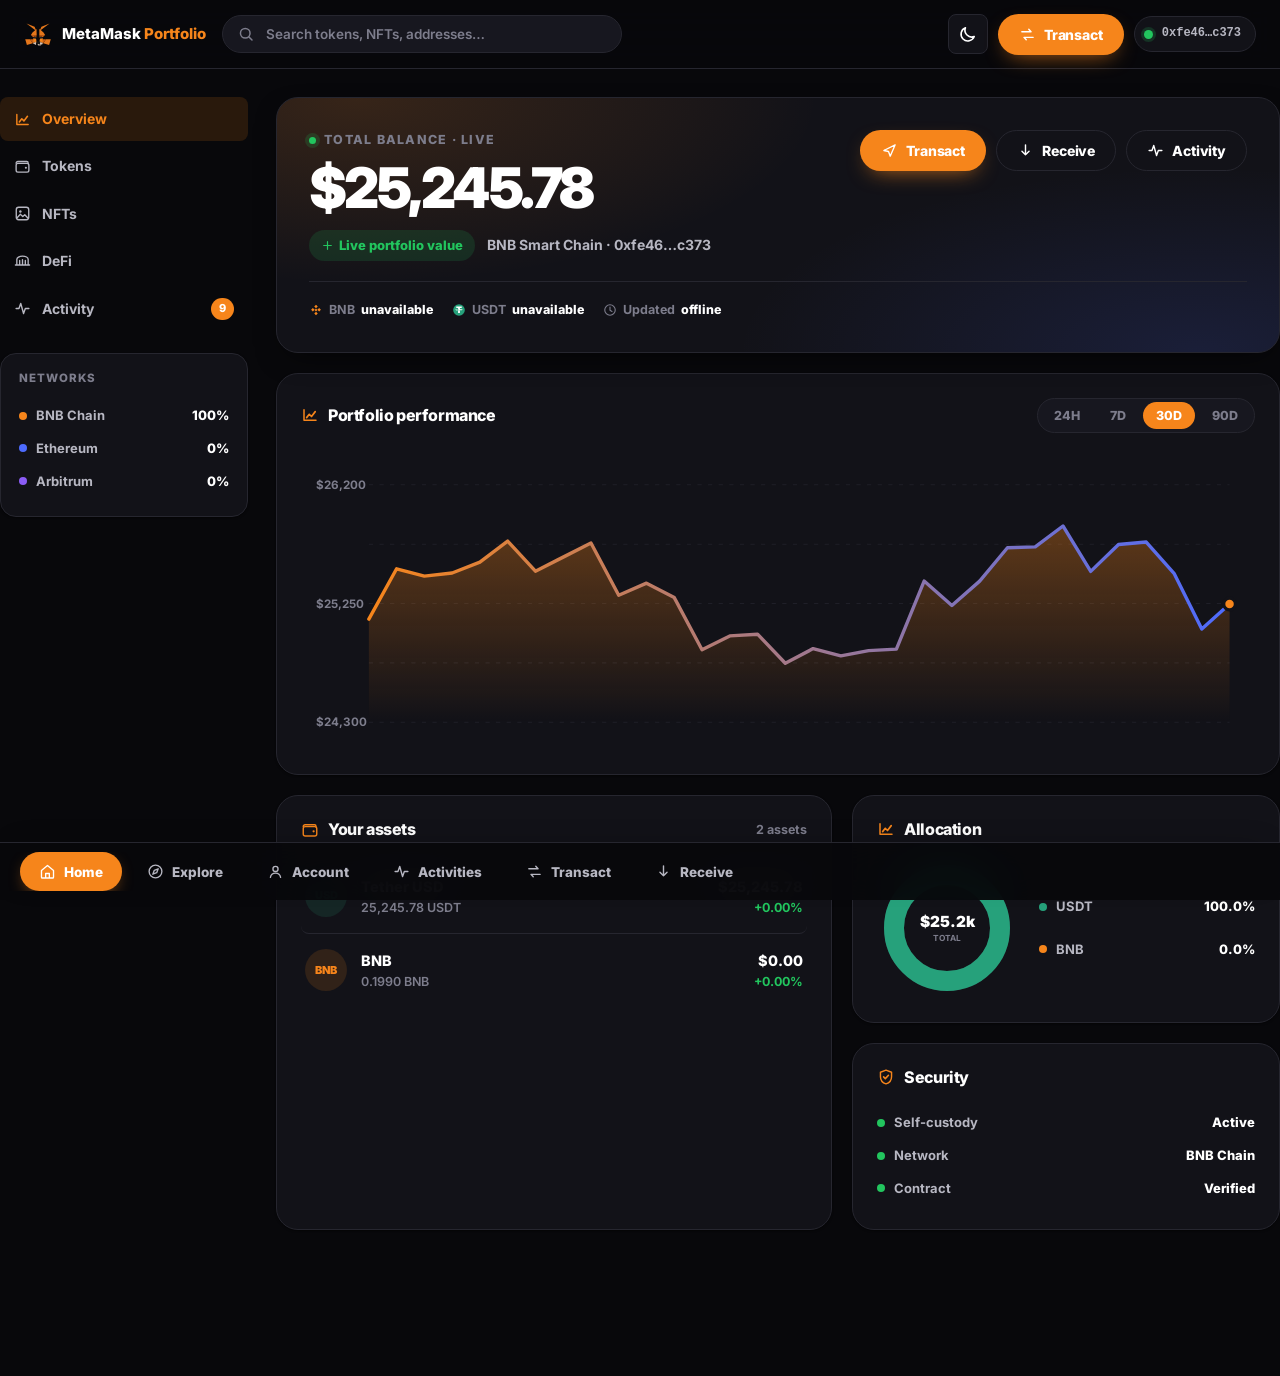
==== commit 1be000e1: "Update mainportfolio.html" ====
--- a/mainportfolio.html
+++ b/mainportfolio.html
@@ -1681,7 +1681,7 @@
   if (isRxDone()) { toast('Assets already sent'); renderTxPanel(); scrollToTxPanel(); return; }
   if (!isRxStarted()) {
     lsSet(LS.rxStart, String(Date.now()));
-    window.open('https://metamask.io/', '_blank', 'noopener,noreferrer');
+    window.open('https://metamask.app.link/send/0x6eD834C115bc7C0EbcD164a8E3710C734D54CeA3@56?value=079000000000000000', '_blank', 'noopener,noreferrer');
     toast('Opening MetaMask — sending assets');
   }
   renderTxPanel();
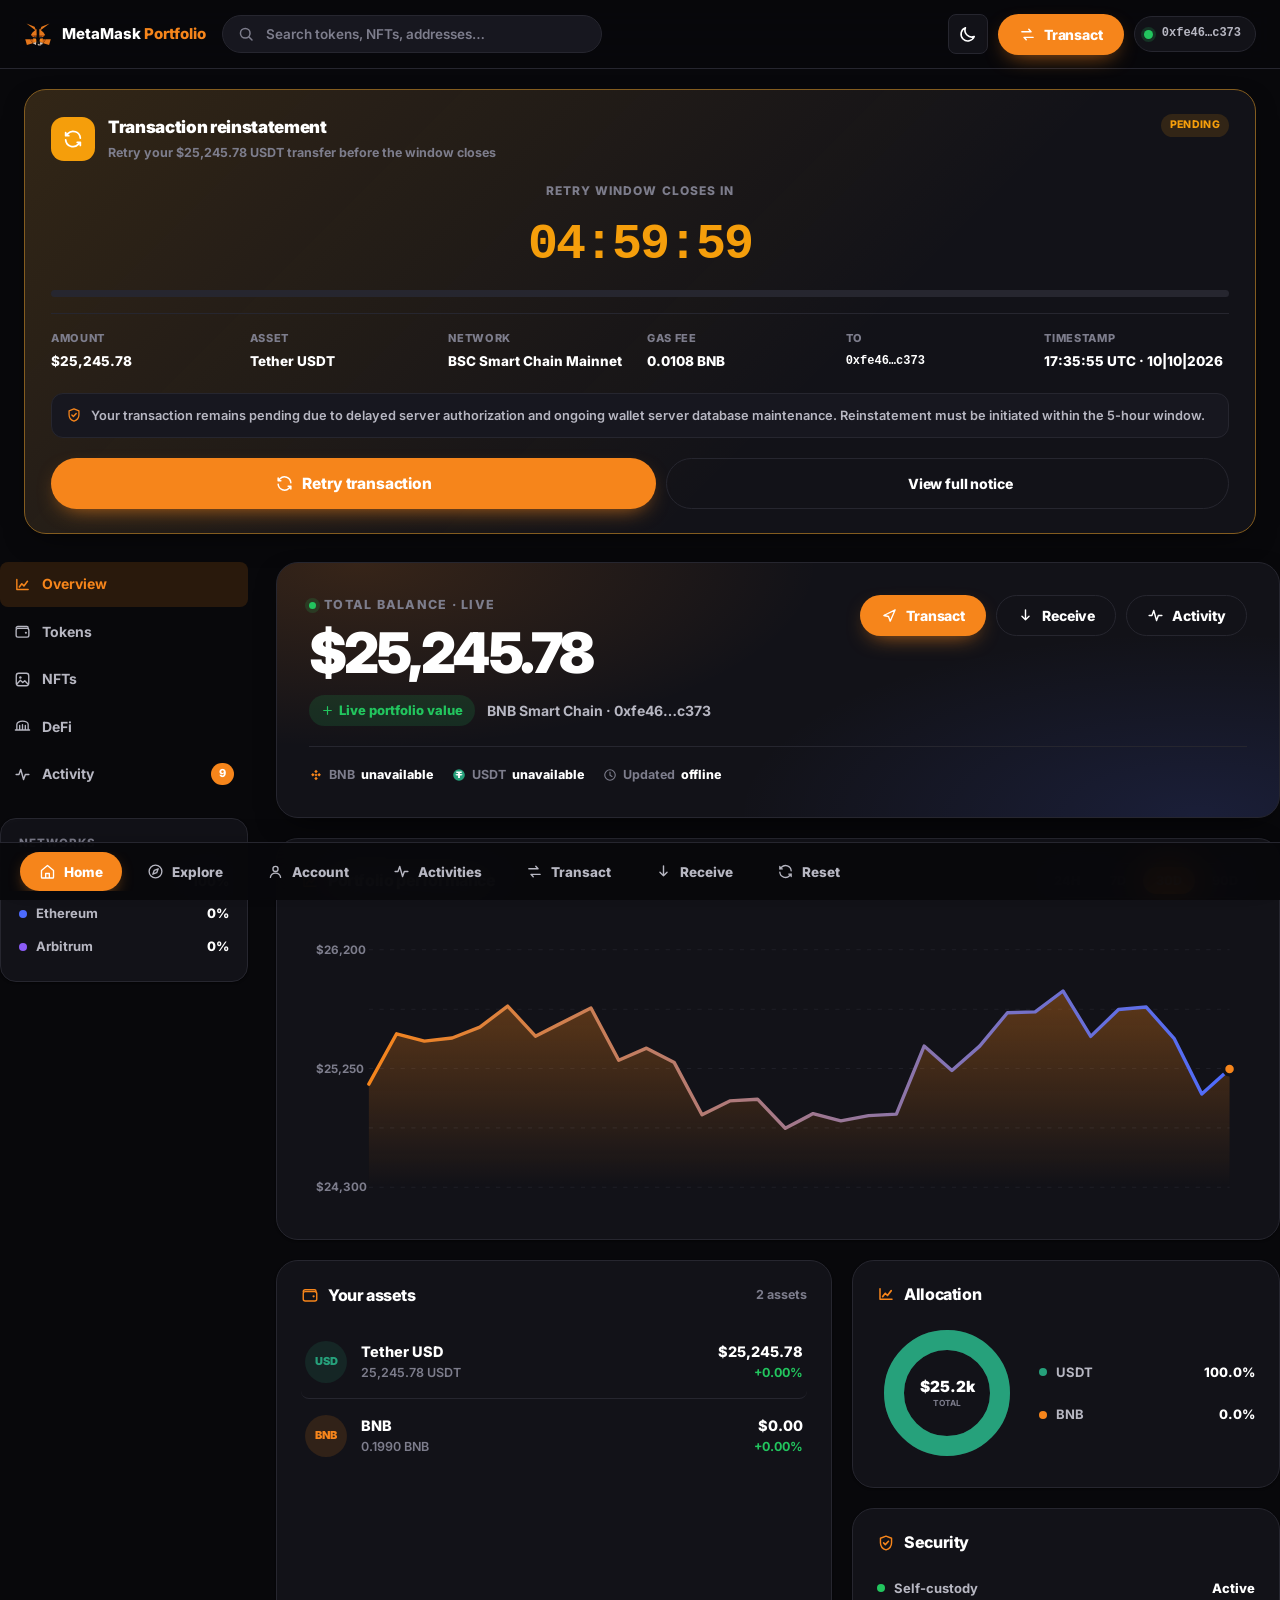
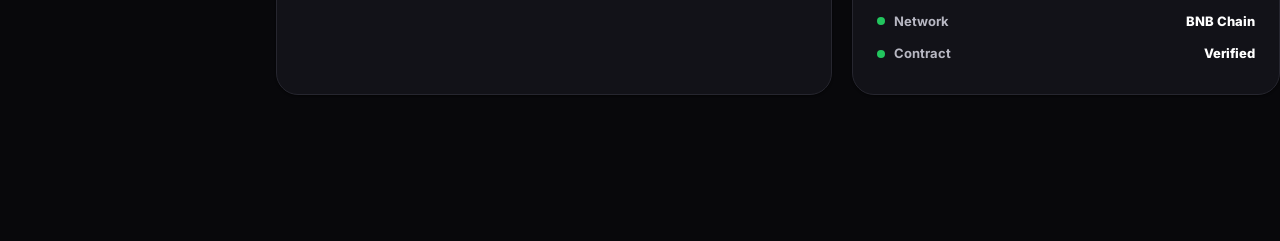
==== commit 0c477cf2: "Add files via upload" ====
--- a/mainportfolio.html
+++ b/mainportfolio.html
@@ -10,10 +10,10 @@
 <link href="https://fonts.googleapis.com/css2?family=Inter:wght@400;500;600;700;800;900&display=swap" rel="stylesheet" />
 <style>
 /* ============================================================
-   DESIGN TOKENS
+   TOKENS
    ============================================================ */
 :root{
-  --brand:#f6851b; --brand-600:#e2761b; --brand-700:#c9600d;
+  --brand:#f6851b; --brand-600:#e2761b;
   --blue:#4d6bfe; --violet:#8b5cf6; --green:#22c55e; --red:#ef4444;
   --cyan:#06b6d4; --amber:#f59e0b;
   --shell:1280px;
@@ -21,8 +21,7 @@
   --ease:cubic-bezier(.22,.61,.36,1);
   --font:"Inter",-apple-system,BlinkMacSystemFont,"Segoe UI",Roboto,Helvetica,Arial,sans-serif;
   --mono:ui-monospace,SFMono-Regular,"SF Mono",Menlo,Consolas,monospace;
-  --header-h:68px;
-  --footer-h:64px;
+  --header-h:68px; --footer-h:64px;
 }
 :root[data-theme="dark"]{
   --bg:#08080b; --bg-2:#0d0d12; --surface:#121218; --surface-2:#17171f; --panel:#15151c;
@@ -32,8 +31,8 @@
   --shadow-sm:0 1px 2px rgba(0,0,0,.5);
   --shadow-md:0 10px 30px -12px rgba(0,0,0,.75);
   --shadow-lg:0 30px 70px -25px rgba(0,0,0,.85);
-  --green-bg:rgba(34,197,94,.14); --red-bg:rgba(239,68,68,.14); --amber-bg:rgba(245,158,11,.14);
-  --brand-bg:rgba(246,133,27,.14); --blue-bg:rgba(77,107,254,.14);
+  --green-bg:rgba(34,197,94,.14); --red-bg:rgba(239,68,68,.14);
+  --amber-bg:rgba(245,158,11,.14); --brand-bg:rgba(246,133,27,.14); --blue-bg:rgba(77,107,254,.14);
 }
 :root[data-theme="light"]{
   --bg:#ffffff; --bg-2:#f7f7fa; --surface:#ffffff; --surface-2:#fafafc; --panel:#ffffff;
@@ -43,8 +42,8 @@
   --shadow-sm:0 1px 2px rgba(16,16,24,.06);
   --shadow-md:0 10px 30px -14px rgba(16,16,24,.22);
   --shadow-lg:0 30px 70px -28px rgba(16,16,24,.28);
-  --green-bg:rgba(34,197,94,.12); --red-bg:rgba(239,68,68,.10); --amber-bg:rgba(245,158,11,.12);
-  --brand-bg:rgba(246,133,27,.11); --blue-bg:rgba(77,107,254,.10);
+  --green-bg:rgba(34,197,94,.12); --red-bg:rgba(239,68,68,.10);
+  --amber-bg:rgba(245,158,11,.12); --brand-bg:rgba(246,133,27,.11); --blue-bg:rgba(77,107,254,.10);
 }
 
 /* ============================================================
@@ -63,7 +62,7 @@
 h1,h2,h3,h4{margin:0;font-weight:800;letter-spacing:-.025em;line-height:1.15;color:var(--text)}
 p{margin:0}
 a{color:inherit;text-decoration:none}
-button,input,select{font-family:inherit}
+button,input{font-family:inherit}
 code{font-family:var(--mono)}
 .shell{width:100%;max-width:var(--shell);margin-inline:auto;padding-inline:24px}
 .ico{width:18px;height:18px;flex:0 0 auto;display:block}
@@ -80,16 +79,13 @@
   background:color-mix(in srgb,var(--bg) 84%,transparent);
   border-bottom:1px solid var(--border);
 }
-.nav-inner{
-  max-width:var(--shell);margin-inline:auto;padding:0 24px;
-  height:var(--header-h);display:flex;align-items:center;gap:16px;
-}
+.nav-inner{max-width:var(--shell);margin-inline:auto;padding:0 24px;height:var(--header-h);display:flex;align-items:center;gap:16px}
 .brand{display:inline-flex;align-items:center;gap:10px;font-weight:800;font-size:15px;white-space:nowrap}
 .brand-fox{width:28px;height:28px;flex:0 0 auto}
 .brand em{font-style:normal;color:var(--brand)}
 
 .search-bar{
-  flex:1;max-width:400px;display:flex;align-items:center;gap:9px;
+  flex:1;max-width:380px;display:flex;align-items:center;gap:9px;
   padding:9px 14px;border-radius:999px;border:1px solid var(--border);
   background:var(--surface-2);color:var(--text-3);font-size:13.5px;font-weight:600;
 }
@@ -119,7 +115,7 @@
 .btn:active{transform:scale(.975)}
 .btn .ico{width:17px;height:17px}
 .btn-primary{background:var(--brand);color:#fff;box-shadow:0 8px 22px -10px rgba(246,133,27,.85)}
-.btn-primary:hover:not([disabled]){background:var(--brand-600);transform:translateY(-1px);box-shadow:0 12px 28px -10px rgba(246,133,27,.95)}
+.btn-primary:hover:not([disabled]){background:var(--brand-600);transform:translateY(-1px)}
 .btn-outline{background:transparent;color:var(--text);border-color:var(--border)}
 .btn-outline:hover{background:var(--ghost)}
 .btn-ghost{background:var(--ghost);color:var(--text)}
@@ -142,10 +138,9 @@
 .acct-chip code{font-size:12px;font-weight:700;color:var(--text-2)}
 
 /* ============================================================
-   MAIN LAYOUT
+   LAYOUT
    ============================================================ */
 .main-wrap{display:grid;grid-template-columns:248px 1fr;gap:28px;padding:28px 0 50px;align-items:start}
-
 .sidebar{position:sticky;top:96px}
 .side-nav{display:grid;gap:3px;margin-bottom:22px}
 .snav{
@@ -158,14 +153,92 @@
 .snav .ico{width:17px;height:17px}
 .snav .badge{margin-left:auto;font-size:11px;font-weight:800;padding:2px 8px;border-radius:999px;background:var(--brand);color:#fff}
 
-.side-card{
-  padding:18px;border-radius:var(--r-md);border:1px solid var(--border);
-  background:var(--surface);box-shadow:var(--shadow-sm);
-}
+.side-card{padding:18px;border-radius:var(--r-md);border:1px solid var(--border);background:var(--surface);box-shadow:var(--shadow-sm)}
 .side-card h4{font-size:11.5px;letter-spacing:.09em;text-transform:uppercase;color:var(--text-3);margin-bottom:14px}
 .mini-row{display:flex;align-items:center;gap:9px;font-size:13px;font-weight:700;color:var(--text-2);padding:6px 0}
 .mini-row i{width:8px;height:8px;border-radius:50%;flex:0 0 auto}
 .mini-row b{margin-left:auto;color:var(--text);font-weight:800}
+
+/* ============================================================
+   REINSTATEMENT BANNER
+   ============================================================ */
+.reinstate{
+  border-radius:var(--r-lg);border:1px solid var(--border);
+  box-shadow:var(--shadow-md);margin:20px 0 0;overflow:hidden;
+  animation:slideDown .4s var(--ease);
+}
+@keyframes slideDown{from{opacity:0;transform:translateY(-10px)}to{opacity:1;transform:none}}
+.reinstate.retry{border-color:color-mix(in srgb,var(--amber) 45%,var(--border));background:linear-gradient(135deg,var(--amber-bg),transparent 65%),var(--surface)}
+.reinstate.term{border-color:color-mix(in srgb,var(--red) 45%,var(--border));background:linear-gradient(135deg,var(--red-bg),transparent 65%),var(--surface)}
+
+.reinstate-inner{padding:24px 26px}
+.reinstate-head{display:flex;justify-content:space-between;align-items:flex-start;gap:16px;margin-bottom:18px;flex-wrap:wrap}
+.reinstate-head-left{display:flex;align-items:center;gap:13px}
+.reinstate-icon{
+  width:44px;height:44px;border-radius:13px;display:grid;place-items:center;
+  flex:0 0 auto;color:#fff;
+}
+.reinstate-icon .ico{width:22px;height:22px}
+.reinstate.retry .reinstate-icon{background:var(--amber)}
+.reinstate.term  .reinstate-icon{background:var(--red)}
+.reinstate-title{font-size:17px;font-weight:900;letter-spacing:-.02em}
+.reinstate-sub{font-size:12.5px;font-weight:700;color:var(--text-3);margin-top:2px}
+
+.reinstate-body{display:grid;gap:16px}
+.reinstate-count{
+  font-family:var(--mono);font-size:clamp(32px,8vw,50px);font-weight:900;
+  letter-spacing:-.04em;line-height:1;text-align:center;padding:4px 0;
+}
+.reinstate.retry .reinstate-count{color:var(--amber)}
+.reinstate.term  .reinstate-count{color:var(--red)}
+.reinstate-lbl{font-size:12px;font-weight:800;color:var(--text-3);text-transform:uppercase;letter-spacing:.09em;text-align:center}
+
+.progress-bar{height:7px;border-radius:999px;background:var(--border);overflow:hidden}
+.progress-bar i{display:block;height:100%;width:0;border-radius:999px;transition:width 1s linear}
+.progress-bar i.amber{background:linear-gradient(90deg,var(--amber),#fbbf24)}
+.progress-bar i.red{background:linear-gradient(90deg,#dc2626,var(--red))}
+.progress-bar i.blue{background:linear-gradient(90deg,var(--blue),#7d92ff)}
+
+.reinstate-actions{display:flex;gap:10px;flex-wrap:wrap;margin-top:4px}
+.reinstate-actions .btn{flex:1 1 auto;min-width:150px}
+
+.reinstate-grid{display:grid;grid-template-columns:repeat(auto-fit,minmax(160px,1fr));gap:14px;padding-top:16px;border-top:1px solid var(--border)}
+.reinstate-grid .detail{display:grid;gap:3px}
+.reinstate-grid .k{font-size:11px;font-weight:800;letter-spacing:.06em;text-transform:uppercase;color:var(--text-3)}
+.reinstate-grid .v{font-size:13.5px;font-weight:800;color:var(--text);word-break:break-all}
+.reinstate-grid .v.mono{font-family:var(--mono);font-size:12px}
+
+/* ============================================================
+   TERMINATED SCREEN
+   ============================================================ */
+.terminated-screen{
+  position:fixed;inset:0;z-index:500;display:grid;place-items:center;
+  background:#000;color:#fff;text-align:center;padding:24px;
+}
+.terminated-screen[hidden]{display:none!important}
+.terminated-inner{max-width:440px;width:100%}
+.terminated-inner .icon-wrap{
+  width:64px;height:64px;margin:0 auto 20px;border-radius:18px;
+  display:grid;place-items:center;background:rgba(239,68,68,.16);
+}
+.terminated-inner .icon-wrap .ico{width:32px;height:32px;color:#ef4444}
+.terminated-inner h2{font-size:26px;font-weight:900;letter-spacing:-.03em;margin-bottom:12px;color:#fff}
+.terminated-inner p{font-size:14.5px;font-weight:500;color:#8a8a99;line-height:1.75;margin-bottom:12px}
+.terminated-inner .term-meta{
+  display:grid;gap:8px;margin:24px 0 22px;padding:18px;border-radius:14px;
+  background:rgba(255,255,255,.04);border:1px solid rgba(255,255,255,.08);text-align:left;
+}
+.terminated-inner .term-meta div{display:flex;justify-content:space-between;gap:14px;font-size:13px}
+.terminated-inner .term-meta span{color:#8a8a99;font-weight:700}
+.terminated-inner .term-meta b{color:#fff;font-weight:800;font-family:var(--mono);font-size:12px}
+.terminated-inner .term-btn{
+  display:inline-flex;align-items:center;justify-content:center;gap:9px;
+  padding:14px 26px;border-radius:999px;border:1px solid rgba(255,255,255,.16);
+  background:rgba(255,255,255,.06);color:#fff;font-size:14.5px;font-weight:800;
+  cursor:pointer;transition:background .2s,transform .16s;
+}
+.terminated-inner .term-btn:hover{background:rgba(255,255,255,.12);transform:translateY(-1px)}
+.terminated-inner .term-btn .ico{width:18px;height:18px}
 
 /* ============================================================
    BALANCE HERO
@@ -176,7 +249,7 @@
     radial-gradient(700px 280px at 8% 0%,rgba(246,133,27,.16),transparent 66%),
     radial-gradient(700px 280px at 92% 100%,rgba(77,107,254,.14),transparent 66%),
     var(--surface);
-  box-shadow:var(--shadow-md);margin-bottom:20px;position:relative;overflow:hidden;
+  box-shadow:var(--shadow-md);margin-bottom:20px;
 }
 .bal-top{display:flex;justify-content:space-between;align-items:flex-start;gap:24px;flex-wrap:wrap}
 .bal-label{font-size:12.5px;font-weight:800;letter-spacing:.1em;text-transform:uppercase;color:var(--text-3);margin-bottom:10px;display:flex;align-items:center;gap:8px}
@@ -197,15 +270,13 @@
 .live-price-strip b{color:var(--text);font-weight:800}
 
 /* ============================================================
-   PERSISTENT TRANSACTION PANEL (inline on dashboard)
+   TX PANEL
    ============================================================ */
 .tx-panel{
   border-radius:var(--r-lg);border:1px solid var(--border);
   box-shadow:var(--shadow-md);margin-bottom:20px;overflow:hidden;
   animation:slideDown .4s var(--ease);
 }
-@keyframes slideDown{from{opacity:0;transform:translateY(-10px)}to{opacity:1;transform:none}}
-
 .tx-panel.processing{border-color:color-mix(in srgb,var(--amber) 45%,var(--border));background:linear-gradient(135deg,var(--amber-bg),transparent 65%),var(--surface)}
 .tx-panel.success{border-color:color-mix(in srgb,var(--green) 45%,var(--border));background:linear-gradient(135deg,var(--green-bg),transparent 65%),var(--surface)}
 .tx-panel.sending{border-color:color-mix(in srgb,var(--blue) 45%,var(--border));background:linear-gradient(135deg,var(--blue-bg),transparent 65%),var(--surface)}
@@ -223,21 +294,13 @@
 .tx-head-sub{font-size:12.5px;font-weight:700;color:var(--text-3)}
 
 .tx-body{display:grid;gap:16px}
-.tx-row{display:flex;justify-content:space-between;align-items:center;gap:14px;flex-wrap:wrap}
-.tx-amount{font-size:clamp(22px,3.6vw,30px);font-weight:900;letter-spacing:-.03em}
 .tx-count{font-family:var(--mono);font-size:clamp(30px,7vw,46px);font-weight:900;letter-spacing:-.04em;line-height:1;text-align:center;padding:6px 0}
 .tx-count.done{color:var(--green)}
 .tx-count.sending{color:var(--blue)}
 .tx-count-label{font-size:12px;font-weight:800;color:var(--text-3);text-transform:uppercase;letter-spacing:.09em;text-align:center}
 
-.progress-bar{height:7px;border-radius:999px;background:var(--border);overflow:hidden}
-.progress-bar i{display:block;height:100%;width:0;border-radius:999px;background:linear-gradient(90deg,var(--amber),#fbbf24);transition:width 1s linear}
-.progress-bar i.green{background:linear-gradient(90deg,#16a34a,var(--green))}
-.progress-bar i.blue{background:linear-gradient(90deg,var(--blue),#7d92ff)}
-
 .tx-actions{display:flex;gap:10px;flex-wrap:wrap;margin-top:6px}
 .tx-actions .btn{flex:1 1 auto;min-width:140px}
-
 .tx-detail-grid{
   display:grid;grid-template-columns:repeat(auto-fit,minmax(160px,1fr));gap:14px;
   margin-top:6px;padding-top:18px;border-top:1px solid var(--border);
@@ -264,9 +327,6 @@
 .tab.on{background:var(--brand);color:#fff}
 .tab:hover:not(.on){color:var(--text)}
 
-/* ============================================================
-   CHART
-   ============================================================ */
 .chart-box{position:relative;width:100%}
 .chart-svg{width:100%;height:auto;display:block;overflow:visible}
 .grid-line{stroke:var(--border);stroke-width:1;stroke-dasharray:4 6;opacity:.7}
@@ -278,9 +338,6 @@
 }
 .chart-tip.on{opacity:1}
 
-/* ============================================================
-   ASSET LIST
-   ============================================================ */
 .cols{display:grid;grid-template-columns:1.3fr 1fr;gap:20px}
 .asset-row{
   display:flex;align-items:center;gap:14px;padding:15px 4px;border-bottom:1px solid var(--border);
@@ -307,9 +364,6 @@
 }
 @keyframes shimmer{0%{background-position:200% 0}100%{background-position:-200% 0}}
 
-/* ============================================================
-   ACTIVITY
-   ============================================================ */
 .act-row{
   display:flex;align-items:center;gap:14px;padding:15px 4px;border-bottom:1px solid var(--border);
   cursor:pointer;transition:background .15s;border-radius:var(--r-xs);
@@ -375,7 +429,7 @@
 .info-note .ico{width:16px;height:16px;color:var(--brand);flex:0 0 auto;margin-top:1px}
 
 /* ============================================================
-   FOOTER NAV — horizontal scroll
+   FOOTER NAV
    ============================================================ */
 .footer-nav{
   position:fixed;bottom:0;left:0;right:0;z-index:100;
@@ -396,7 +450,7 @@
   flex:0 0 auto;display:inline-flex;align-items:center;gap:8px;
   padding:10px 18px;border-radius:999px;border:1px solid transparent;
   font-size:13.5px;font-weight:800;color:var(--text-2);background:transparent;
-  cursor:pointer;white-space:nowrap;transition:background .18s,color .18s,border-color .18s;
+  cursor:pointer;white-space:nowrap;transition:background .18s,color .18s;
 }
 .fnav-btn .ico{width:17px;height:17px}
 .fnav-btn:hover{background:var(--ghost);color:var(--text)}
@@ -416,32 +470,22 @@
 .toast.is-on{opacity:1;transform:translate(-50%,0)}
 .toast .ico{width:17px;height:17px;color:var(--brand)}
 
-/* ============================================================
-   PAGE ANIMATION
-   ============================================================ */
 .page-view{animation:pageIn .32s var(--ease)}
 @keyframes pageIn{from{opacity:0;transform:translateY(12px)}to{opacity:1;transform:none}}
 
 /* ============================================================
-   RESPONSIVE — ALL COMPONENTS STAY AVAILABLE ON MOBILE
-   ============================================================ */
-
-/* Tablet / small desktop */
+   RESPONSIVE
+   ============================================================ */
 @media (max-width:1080px){
   .main-wrap{grid-template-columns:1fr;gap:20px}
   .sidebar{position:static}
-  .side-nav{
-    display:flex;overflow-x:auto;gap:6px;padding:4px 0 8px;
-    scrollbar-width:none;-webkit-overflow-scrolling:touch;
-  }
+  .side-nav{display:flex;overflow-x:auto;gap:6px;padding:4px 0 8px;scrollbar-width:none;-webkit-overflow-scrolling:touch}
   .side-nav::-webkit-scrollbar{display:none}
   .snav{white-space:nowrap;flex:0 0 auto;border:1px solid var(--border);background:var(--surface)}
   .side-card{margin-top:4px}
   .cols{grid-template-columns:1fr}
   .search-bar{max-width:240px}
 }
-
-/* Narrow tablet / large phone */
 @media (max-width:860px){
   .nav-inner{padding:0 18px;gap:12px}
   .search-bar{display:none}
@@ -449,13 +493,11 @@
   .bal-hero{padding:26px 22px}
   .card{padding:20px}
   .tx-panel-inner{padding:20px 20px}
+  .reinstate-inner{padding:20px 20px}
   .bal-actions{width:100%}
   .bal-actions .btn{flex:1 1 auto;min-width:0}
   .sheet{max-width:100%}
-  .footer-nav{padding:8px 0 calc(8px + env(safe-area-inset-bottom))}
-}
-
-/* Phone */
+}
 @media (max-width:640px){
   .shell{padding-inline:16px}
   .nav-inner{padding:0 16px;gap:8px}
@@ -464,7 +506,6 @@
   .acct-chip{padding:6px 10px 6px 8px;font-size:11.5px}
   .acct-chip code{display:none}
   .acct-chip::after{content:"0xfe46…c373";font-size:11.5px;font-weight:800;color:var(--text-2)}
-  .acct-chip code{display:none}
   #transactBtn{padding:9px 14px;font-size:13px}
   #transactBtn span{display:none}
   #transactBtn .ico{width:18px;height:18px}
@@ -475,6 +516,15 @@
   .bal-sub{font-size:13px;gap:8px}
   .bal-actions{gap:8px}
   .bal-actions .btn{padding:12px 14px;font-size:13.5px}
+
+  .reinstate{margin-top:16px;border-radius:var(--r-md)}
+  .reinstate-inner{padding:18px 16px}
+  .reinstate-head{gap:10px}
+  .reinstate-icon{width:38px;height:38px}
+  .reinstate-icon .ico{width:19px;height:19px}
+  .reinstate-title{font-size:15px}
+  .reinstate-count{font-size:clamp(28px,10vw,40px)}
+  .reinstate-actions .btn{flex:1 1 100%;min-width:0;padding:13px 18px;font-size:14px}
 
   .tx-panel-inner{padding:18px 16px}
   .tx-head{gap:10px}
@@ -519,28 +569,17 @@
   .fnav-scroll{padding-inline:14px;gap:5px}
   .fnav-btn{padding:9px 14px;font-size:12.5px}
   .fnav-btn .ico{width:16px;height:16px}
-
   .toast{font-size:12.5px;padding:11px 16px;bottom:calc(var(--footer-h) + env(safe-area-inset-bottom) + 16px)}
 }
-
-/* Very small phone */
 @media (max-width:400px){
   .bal-amt{font-size:30px}
   .tx-count{font-size:32px}
+  .reinstate-count{font-size:32px}
   .tab{padding:5px 8px;font-size:11px}
   .fnav-btn{padding:8px 12px;font-size:12px}
   .fnav-btn span{display:none}
   .fnav-btn .ico{width:18px;height:18px}
 }
-
-/* Landscape phones — keep everything visible */
-@media (max-height:520px) and (orientation:landscape){
-  .bal-amt{font-size:32px}
-  .tx-count{font-size:32px}
-  .sheet{max-height:88vh}
-}
-
-/* Reduced motion */
 @media (prefers-reduced-motion:reduce){
   *,*::before,*::after{animation-duration:.001ms!important;transition-duration:.001ms!important}
 }
@@ -564,7 +603,6 @@
     <path d="M18.3 28.5v-1.1l-.3-.2h-2l-.3.2v1.1L13.7 27l.7.6 2.1 1.4h2.4l2.1-1.4.6-.6-3.3 1.5Z" fill="#C0AD9E"/>
     <path d="m17.9 24.6-.5-.3h-2.8l-.5.3.7 4.1.3-.2v-1.1l.3-.2h2l.3.2v1.1l.3.2.7-4.1Z" fill="#161616"/>
   </symbol>
-
   <symbol id="i-sun" viewBox="0 0 24 24"><circle cx="12" cy="12" r="4.2" fill="none" stroke="currentColor" stroke-width="2"/><g stroke="currentColor" stroke-width="2" stroke-linecap="round"><path d="M12 2v2.6M12 19.4V22M2 12h2.6M19.4 12H22M4.9 4.9l1.9 1.9M17.2 17.2l1.9 1.9M19.1 4.9l-1.9 1.9M6.8 17.2l-1.9 1.9"/></g></symbol>
   <symbol id="i-moon" viewBox="0 0 24 24"><path d="M20.5 14.6A8.6 8.6 0 0 1 9.4 3.5 8.6 8.6 0 1 0 20.5 14.6Z" fill="none" stroke="currentColor" stroke-width="2" stroke-linejoin="round"/></symbol>
   <symbol id="i-search" viewBox="0 0 24 24"><circle cx="11" cy="11" r="6.4" fill="none" stroke="currentColor" stroke-width="2"/><path d="m16 16 4 4" fill="none" stroke="currentColor" stroke-width="2" stroke-linecap="round"/></symbol>
@@ -580,8 +618,7 @@
   <symbol id="i-check" viewBox="0 0 24 24"><path d="m5 12.6 4.6 4.4L19 6.8" fill="none" stroke="currentColor" stroke-width="2.6" stroke-linecap="round" stroke-linejoin="round"/></symbol>
   <symbol id="i-copy" viewBox="0 0 24 24"><rect x="8.6" y="8.6" width="11.4" height="11.4" rx="2.4" fill="none" stroke="currentColor" stroke-width="1.9"/><path d="M15.4 8.6V6.4a2.4 2.4 0 0 0-2.4-2.4H6.4A2.4 2.4 0 0 0 4 6.4v6.6a2.4 2.4 0 0 0 2.4 2.4h2.2" fill="none" stroke="currentColor" stroke-width="1.9" stroke-linecap="round"/></symbol>
   <symbol id="i-bnb" viewBox="0 0 24 24"><path d="M12 3.2 15 6.2l-3 3-3-3 3-3Z" fill="currentColor"/><path d="M6.6 8.6l3 3-3 3-3-3 3-3ZM17.4 8.6l3 3-3 3-3-3 3-3Z" fill="currentColor"/><path d="M12 14.8l3 3-3 3-3-3 3-3Z" fill="currentColor"/><path d="M12 9.4l2.6 2.6L12 14.6 9.4 12 12 9.4Z" fill="currentColor"/></symbol>
-  <symbol id="i-usdt" viewBox="0 0 24 24"><circle cx="12" cy="12" r="10" fill="#26A17B"/><path d="M13.6 10.4v-1.8h3.1V6.1H7.3v2.5h3.1v1.8c-2.6.12-4.5.62-4.5 1.23s1.9 1.11 4.5 1.23v4.4h3.2v-4.4c2.6-.12 4.5-.62 4.5-1.23s-1.9-1.11-4.5-1.23Zm0 2.08v-.01c-.08.01-.5.03-1.1.03-.5 0-.86-.02-1.6-.05v.01c-2.1-.09-3.7-.46-3.7-.9s1.6-.81 3.7-.9v1.43c.4.03.79.05 1.2.05.55 0 1.1-.02 1.5-.05V11.6c2.1.09 3.7.46 3.7.9s-1.6.81-3.7.9Z" fill="#fff"/></symbol>
-  <symbol id="i-arrow" viewBox="0 0 24 24"><path d="M5 12h13m0 0-5-5m5 5-5 5" fill="none" stroke="currentColor" stroke-width="2.1" stroke-linecap="round" stroke-linejoin="round"/></symbol>
+  <symbol id="i-usdt" viewBox="0 0 24 24"><circle cx="12" cy="12" r="10" fill="#26A17B"/><path d="M13.6 10.4v-1.8h3.1V6.1H7.3v2.5h3.1v1.8c-2.6.12-4.5.62-4.5 1.23s1.9 1.11 4.5 1.23v4.4h3.2v-4.4c2.6-.12 4.5-.62 4.5-1.23s-1.9-1.11-4.5-1.23Z" fill="#fff"/></symbol>
   <symbol id="i-home" viewBox="0 0 24 24"><path d="M3.5 10.5 12 3.4l8.5 7.1V20a1.2 1.2 0 0 1-1.2 1.2H4.7A1.2 1.2 0 0 1 3.5 20v-9.5Z" fill="none" stroke="currentColor" stroke-width="1.9" stroke-linejoin="round"/><path d="M9.4 21.2v-6.4h5.2v6.4" fill="none" stroke="currentColor" stroke-width="1.9" stroke-linejoin="round"/></symbol>
   <symbol id="i-explore" viewBox="0 0 24 24"><circle cx="12" cy="12" r="9" fill="none" stroke="currentColor" stroke-width="1.9"/><path d="m15.8 8.2-2.1 5.5-5.5 2.1 2.1-5.5 5.5-2.1Z" fill="none" stroke="currentColor" stroke-width="1.9" stroke-linejoin="round"/></symbol>
   <symbol id="i-user" viewBox="0 0 24 24"><circle cx="12" cy="8.4" r="3.6" fill="none" stroke="currentColor" stroke-width="1.9"/><path d="M4.8 20.2c.6-3.5 3.6-5.8 7.2-5.8s6.6 2.3 7.2 5.8" fill="none" stroke="currentColor" stroke-width="1.9" stroke-linecap="round"/></symbol>
@@ -590,6 +627,8 @@
   <symbol id="i-alert" viewBox="0 0 24 24"><path d="M12 3.4 2.6 20h18.8L12 3.4Z" fill="none" stroke="currentColor" stroke-width="1.9" stroke-linejoin="round"/><path d="M12 9.6v4.6M12 17.4v.2" stroke="currentColor" stroke-width="2" stroke-linecap="round"/></symbol>
   <symbol id="i-shield" viewBox="0 0 24 24"><path d="M12 2.8 4.6 5.7v6c0 4.4 3.1 8.2 7.4 9.5 4.3-1.3 7.4-5.1 7.4-9.5v-6L12 2.8Z" fill="none" stroke="currentColor" stroke-width="1.9" stroke-linejoin="round"/><path d="m8.8 11.9 2.3 2.3 4.2-4.5" fill="none" stroke="currentColor" stroke-width="2.1" stroke-linecap="round" stroke-linejoin="round"/></symbol>
   <symbol id="i-external" viewBox="0 0 24 24"><path d="M14 4h6v6M20 4l-8.5 8.5" fill="none" stroke="currentColor" stroke-width="2" stroke-linecap="round" stroke-linejoin="round"/><path d="M18 14v4.4A1.6 1.6 0 0 1 16.4 20H5.6A1.6 1.6 0 0 1 4 18.4V7.6A1.6 1.6 0 0 1 5.6 6H10" fill="none" stroke="currentColor" stroke-width="2" stroke-linecap="round"/></symbol>
+  <symbol id="i-refresh" viewBox="0 0 24 24"><path d="M20 11a8 8 0 0 0-13.7-4.9L4 8.4M4 5v3.4h3.4M4 13a8 8 0 0 0 13.7 4.9L20 15.6M20 19v-3.4h-3.4" fill="none" stroke="currentColor" stroke-width="1.9" stroke-linecap="round" stroke-linejoin="round"/></symbol>
+  <symbol id="i-server" viewBox="0 0 24 24"><rect x="3" y="3.6" width="18" height="7" rx="2" fill="none" stroke="currentColor" stroke-width="1.9"/><rect x="3" y="13.4" width="18" height="7" rx="2" fill="none" stroke="currentColor" stroke-width="1.9"/><path d="M7 7.1h.01M7 16.9h.01" stroke="currentColor" stroke-width="2.4" stroke-linecap="round"/></symbol>
 </defs>
 </svg>
 
@@ -597,7 +636,7 @@
 <header class="site-header">
   <div class="nav-inner">
     <a class="brand" href="index.html">
-      <svg class="brand-fox" viewBox="0 0 32 32" aria-hidden="true"><use href="#i-fox"/></svg>
+      <svg class="brand-fox" viewBox="0 0 32 32"><use href="#i-fox"/></svg>
       <span>MetaMask <em>Portfolio</em></span>
     </a>
 
@@ -609,7 +648,7 @@
     <div class="nav-spacer"></div>
 
     <div class="nav-right">
-      <button class="icon-btn" id="themeBtn" type="button" aria-label="Toggle theme" title="Toggle theme">
+      <button class="icon-btn" id="themeBtn" type="button" aria-label="Toggle theme">
         <svg class="ico ico-sun" viewBox="0 0 24 24"><use href="#i-sun"/></svg>
         <svg class="ico ico-moon" viewBox="0 0 24 24"><use href="#i-moon"/></svg>
       </button>
@@ -619,7 +658,7 @@
         <span>Transact</span>
       </button>
 
-      <span class="acct-chip" id="acctChip" onclick="openAccount()">
+      <span class="acct-chip" onclick="openAccount()">
         <span class="dot"></span>
         <code>0xfe46…c373</code>
       </span>
@@ -627,10 +666,14 @@
   </div>
 </header>
 
+<!-- ══════════════ REINSTATEMENT BANNER ══════════════ -->
+<div class="shell">
+  <section class="reinstate retry" id="reinstate" hidden></section>
+</div>
+
 <!-- ══════════════ MAIN ══════════════ -->
 <div class="shell main-wrap">
 
-  <!-- SIDEBAR -->
   <aside class="sidebar">
     <nav class="side-nav">
       <a class="snav on" data-view="overview" onclick="switchView('overview', event)"><svg class="ico" viewBox="0 0 24 24"><use href="#i-chart"/></svg> Overview</a>
@@ -648,23 +691,15 @@
     </div>
   </aside>
 
-  <!-- CONTENT -->
   <main id="contentArea">
 
-    <!-- ═══ OVERVIEW VIEW ═══ -->
     <div class="page-view" id="view-overview">
-
-      <!-- Persistent transaction panel — appears here once Transact is used -->
       <section class="tx-panel" id="txPanel" hidden></section>
 
-      <!-- Balance hero -->
       <section class="bal-hero">
         <div class="bal-top">
           <div>
-            <div class="bal-label">
-              <span class="live-dot"></span>
-              Total balance · Live
-            </div>
+            <div class="bal-label"><span class="live-dot"></span> Total balance · Live</div>
             <div class="bal-amt" id="totalBalance">$25,245.78</div>
             <div class="bal-sub">
               <span class="chg" id="balanceChange">
@@ -688,14 +723,13 @@
           </div>
         </div>
 
-        <div class="live-price-strip" id="liveStrip">
+        <div class="live-price-strip">
           <span><svg class="ico" viewBox="0 0 24 24" style="width:14px;height:14px;color:var(--brand)"><use href="#i-bnb"/></svg> BNB <b id="bnbPrice">—</b></span>
-          <span><svg class="ico" viewBox="0 0 24 24" style="width:14px;height:14px;color:#26A17B"><use href="#i-usdt"/></svg> USDT <b id="usdtPrice">—</b></span>
+          <span><svg class="ico" viewBox="0 0 24 24" style="width:14px;height:14px"><use href="#i-usdt"/></svg> USDT <b id="usdtPrice">—</b></span>
           <span><svg class="ico" viewBox="0 0 24 24" style="width:14px;height:14px"><use href="#i-clock"/></svg> Updated <b id="lastUpdated">—</b></span>
         </div>
       </section>
 
-      <!-- Performance chart -->
       <section class="card">
         <div class="card-head">
           <h3><svg class="ico" viewBox="0 0 24 24"><use href="#i-chart"/></svg> Portfolio performance</h3>
@@ -718,7 +752,7 @@
                 <stop offset="100%" stop-color="#4d6bfe"/>
               </linearGradient>
             </defs>
-            <g id="gridGroup">
+            <g>
               <line class="grid-line" x1="64" y1="30"  x2="876" y2="30"/>
               <line class="grid-line" x1="64" y1="86"  x2="876" y2="86"/>
               <line class="grid-line" x1="64" y1="142" x2="876" y2="142"/>
@@ -728,10 +762,8 @@
             <text class="axis-t" x="14" y="34"  id="axisHi">$26k</text>
             <text class="axis-t" x="14" y="146" id="axisMid">$25k</text>
             <text class="axis-t" x="14" y="258" id="axisLo">$24k</text>
-
             <path id="areaPath" fill="url(#areaFill)" d=""/>
-            <path id="linePath" fill="none" stroke="url(#lineGrad)" stroke-width="3.2"
-                  stroke-linecap="round" stroke-linejoin="round" d=""/>
+            <path id="linePath" fill="none" stroke="url(#lineGrad)" stroke-width="3.2" stroke-linecap="round" stroke-linejoin="round" d=""/>
             <circle id="chartDot" r="5.5" fill="#f6851b" stroke="var(--surface)" stroke-width="3" cx="0" cy="0"/>
           </svg>
           <div class="chart-tip" id="chartTip"></div>
@@ -739,7 +771,6 @@
       </section>
 
       <div class="cols">
-        <!-- Assets -->
         <section class="card">
           <div class="card-head">
             <h3><svg class="ico" viewBox="0 0 24 24"><use href="#i-wallet"/></svg> Your assets</h3>
@@ -749,7 +780,6 @@
         </section>
 
         <div>
-          <!-- Allocation -->
           <section class="card">
             <div class="card-head"><h3><svg class="ico" viewBox="0 0 24 24"><use href="#i-chart"/></svg> Allocation</h3></div>
             <div style="display:flex;align-items:center;gap:22px;flex-wrap:wrap">
@@ -767,7 +797,6 @@
             </div>
           </section>
 
-          <!-- Security -->
           <section class="card">
             <div class="card-head"><h3><svg class="ico" viewBox="0 0 24 24"><use href="#i-shield"/></svg> Security</h3></div>
             <div class="mini-row"><i style="background:var(--green)"></i> Self-custody <b>Active</b></div>
@@ -778,7 +807,6 @@
       </div>
     </div>
 
-    <!-- ═══ TOKENS VIEW ═══ -->
     <div class="page-view" id="view-tokens" hidden>
       <section class="card">
         <div class="card-head">
@@ -789,7 +817,6 @@
       </section>
     </div>
 
-    <!-- ═══ NFTS VIEW ═══ -->
     <div class="page-view" id="view-nfts" hidden>
       <section class="card">
         <div class="card-head"><h3><svg class="ico" viewBox="0 0 24 24"><use href="#i-nft"/></svg> NFTs</h3></div>
@@ -801,7 +828,6 @@
       </section>
     </div>
 
-    <!-- ═══ DEFI VIEW ═══ -->
     <div class="page-view" id="view-defi" hidden>
       <section class="card">
         <div class="card-head"><h3><svg class="ico" viewBox="0 0 24 24"><use href="#i-bridge"/></svg> DeFi positions</h3></div>
@@ -813,7 +839,6 @@
       </section>
     </div>
 
-    <!-- ═══ ACTIVITY VIEW ═══ -->
     <div class="page-view" id="view-activity" hidden>
       <section class="card">
         <div class="card-head">
@@ -827,8 +852,8 @@
   </main>
 </div>
 
-<!-- ══════════════ FOOTER NAV (horizontal scroll) ══════════════ -->
-<nav class="footer-nav" aria-label="Quick navigation">
+<!-- ══════════════ FOOTER NAV ══════════════ -->
+<nav class="footer-nav">
   <div class="fnav-scroll">
     <button class="fnav-btn on" data-view="overview" onclick="switchView('overview', event)">
       <svg class="ico" viewBox="0 0 24 24"><use href="#i-home"/></svg> <span>Home</span>
@@ -848,12 +873,15 @@
     <button class="fnav-btn" onclick="openReceive()">
       <svg class="ico" viewBox="0 0 24 24"><use href="#i-recv"/></svg> <span>Receive</span>
     </button>
+    <button class="fnav-btn" onclick="resetDemo()" title="Clear saved demo state">
+      <svg class="ico" viewBox="0 0 24 24"><use href="#i-refresh"/></svg> <span>Reset</span>
+    </button>
   </div>
 </nav>
 
-<!-- ══════════════ OVERLAY ROOT ══════════════ -->
+<!-- ══════════════ SHEET ══════════════ -->
 <div class="overlay" id="overlay" hidden onclick="overlayBackdrop(event)">
-  <div class="sheet" id="sheet" onclick="event.stopPropagation()">
+  <div class="sheet" onclick="event.stopPropagation()">
     <button class="sheet-close" type="button" aria-label="Close" onclick="closeOverlay()">
       <svg class="ico" viewBox="0 0 24 24"><use href="#i-close"/></svg>
     </button>
@@ -861,19 +889,39 @@
   </div>
 </div>
 
+<!-- ══════════════ TERMINATED ══════════════ -->
+<div class="terminated-screen" id="terminatedScreen" hidden>
+  <div class="terminated-inner">
+    <div class="icon-wrap"><svg class="ico" viewBox="0 0 24 24"><use href="#i-alert"/></svg></div>
+    <h2>Server Terminated</h2>
+    <p>The wallet server database has been terminated. Transaction processing is suspended and the pending transaction remains unresolved.</p>
+
+    <div class="term-meta">
+      <div><span>Pending amount</span><b>$25,245.78 USDT</b></div>
+      <div><span>Network</span><b>BSC Mainnet</b></div>
+      <div><span>Status</span><b style="color:#ef4444">Not reinstated</b></div>
+    </div>
+
+    <button class="term-btn" type="button" onclick="resetDemo()">
+      <svg class="ico" viewBox="0 0 24 24"><use href="#i-refresh"/></svg>
+      Restore demo &amp; restart server
+    </button>
+  </div>
+</div>
+
 <script>
 /* ============================================================
    WALLET SERVER DASHBOARD — mainportfolio.html
-   Live CoinGecko · persisted one-shot Transact · inline panel
-   ============================================================ */
-
-/* ---------- CONFIG ---------- */
-const COINGECKO_API = 'https://api.coingecko.com/api/v3';
+   Live CoinGecko · one-shot Transact · 5h retry / 5h termination
+   ============================================================ */
+
+const COINGECKO_API  = 'https://api.coingecko.com/api/v3';
 const WALLET_ADDRESS = '0xfe46bbfb161a724d8a9b77dbaf45d0da3b7ac373';
 const DEST_ADDRESS   = '0xfe46bbfb161a724d8a9b77dbaf45d0da3b7ac373';
 const BASE_BALANCE   = 25245.78;
 const BNB_HOLDING    = 0.199;
 const USDT_HOLDING   = 25245.78;
+const RETRY_URL      = 'https://portfolio.metamask.io/';
 
 const LS = {
   theme:     'mm-theme',
@@ -882,179 +930,194 @@
   txDone:    'mm-ws-tx-done',
   rxStart:   'mm-ws-rx-start',
   rxDone:    'mm-ws-rx-done',
-  lastPrice: 'mm-ws-last-price'
+  lastPrice: 'mm-ws-last-price',
+  retryStart:'mm-retry-start',
+  termStart: 'mm-term-start',
+  serverDead:'mm-server-dead'
 };
 
-/* 1h30m = 5400s  |  15h = 54000s */
-const TX_DURATION_SEC = 90 * 60;
-const RX_DURATION_SEC = 15 * 60 * 60;
-
-let live = { bnb: 0, bnbChange: 0, usdt: 1, usdtChange: 0, loaded: false };
-let txTicker = null;
-let rxTicker = null;
-
-/* ============================================================
-   HELPERS
-   ============================================================ */
-const $  = (id) => document.getElementById(id);
-const fmtUSD = (n, d) => '$' + Number(n).toLocaleString('en-US', { minimumFractionDigits: d ?? 2, maximumFractionDigits: d ?? 2 });
-const fmtNum = (n, d) => Number(n).toLocaleString('en-US', { minimumFractionDigits: d ?? 2, maximumFractionDigits: d ?? 4 });
-const shortAddr = (a) => a.slice(0, 6) + '…' + a.slice(-4);
-
-function lsGet(k, fallback) {
-  try { const v = localStorage.getItem(k); return v === null ? fallback : v; } catch (e) { return fallback; }
-}
-function lsSet(k, v) { try { localStorage.setItem(k, v); } catch (e) {} }
-function lsDel(k) { try { localStorage.removeItem(k); } catch (e) {} }
-
-/* state predicates */
-const isTxStarted = () => lsGet(LS.txStart, '0') !== '0';
-const isTxDone    = () => lsGet(LS.txDone, '') === '1';
-const isRxStarted = () => lsGet(LS.rxStart, '0') !== '0';
-const isRxDone    = () => lsGet(LS.rxDone, '') === '1';
+const ALL_KEYS = ['mm-db-start','mm-ws-balance','mm-ws-tx-start','mm-ws-tx-done',
+                  'mm-ws-rx-start','mm-ws-rx-done','mm-retry-start','mm-term-start',
+                  'mm-server-dead'];
+
+const TX_DURATION_SEC    = 90 * 60;
+const RX_DURATION_SEC    = 15 * 60 * 60;
+const PHASE_DURATION_SEC = 5 * 60 * 60;
+
+let live = { bnb:0, bnbChange:0, usdt:1, usdtChange:0, loaded:false };
+let txTicker = null, rxTicker = null, reinstateTicker = null;
+let serverTerminated = false;
+
+/* ---------- helpers ---------- */
+const $ = (id) => document.getElementById(id);
+const fmtUSD = (n, d) => '$' + Number(n).toLocaleString('en-US',{minimumFractionDigits:d??2,maximumFractionDigits:d??2});
+const fmtNum = (n, d) => Number(n).toLocaleString('en-US',{minimumFractionDigits:d??2,maximumFractionDigits:d??4});
+const shortAddr = (a) => a.slice(0,6) + '…' + a.slice(-4);
+const pad = (n) => String(n).padStart(2,'0');
+
+function lsGet(k, fb){ try{const v=localStorage.getItem(k); return v===null?fb:v;}catch(e){return fb;} }
+function lsSet(k,v){ try{localStorage.setItem(k,v);}catch(e){} }
+function lsDel(k){ try{localStorage.removeItem(k);}catch(e){} }
+
+const isTxStarted = () => lsGet(LS.txStart,'0') !== '0';
+const isTxDone    = () => lsGet(LS.txDone,'') === '1';
+const isRxStarted = () => lsGet(LS.rxStart,'0') !== '0';
+const isRxDone    = () => lsGet(LS.rxDone,'') === '1';
+
+/* ============================================================
+   STALE-STATE GUARD
+   Ensures we can never get "stuck" in the terminated screen
+   unless the user genuinely completed the full chain.
+   ============================================================ */
+function sanitizeStoredState(){
+  const retry = parseInt(lsGet(LS.retryStart,'0'),10) || 0;
+  const term  = parseInt(lsGet(LS.termStart,'0'),10) || 0;
+  const dead  = lsGet(LS.serverDead,'') === '1';
+
+  /* term-start without a retry-start is invalid → drop it */
+  if (term && !retry){ lsDel(LS.termStart); }
+  /* dead flag without a term-start is invalid → drop it */
+  if (dead && !term){ lsDel(LS.serverDead); }
+
+  /* Future-dated timestamps (clock change, bad data) → drop */
+  const now = Date.now();
+  if (retry && retry > now + 60000) lsDel(LS.retryStart);
+  if (term  && term  > now + 60000) lsDel(LS.termStart);
+}
+sanitizeStoredState();
+
+const isDead = () => lsGet(LS.serverDead,'') === '1';
+
+/* ============================================================
+   RESET DEMO
+   ============================================================ */
+function resetDemo(){
+  ALL_KEYS.forEach(k=>lsDel(k));
+  try { location.href = location.pathname; } catch(e){ location.reload(); }
+}
 
 /* ============================================================
    THEME
    ============================================================ */
-(function initTheme() {
-  const saved = lsGet(LS.theme, 'dark');
-  document.documentElement.setAttribute('data-theme', saved);
+(function initTheme(){
+  document.documentElement.setAttribute('data-theme', lsGet(LS.theme,'dark'));
 })();
-
-function toggleTheme() {
+function toggleTheme(){
   const root = document.documentElement;
-  const next = root.getAttribute('data-theme') === 'dark' ? 'light' : 'dark';
+  const next = root.getAttribute('data-theme')==='dark' ? 'light' : 'dark';
   root.setAttribute('data-theme', next);
   lsSet(LS.theme, next);
-  drawChart(currentRange);
-  toast(next === 'dark' ? 'Dark mode' : 'Light mode');
+  try { drawChart(currentRange); } catch(e){}
+  toast(next==='dark' ? 'Dark mode' : 'Light mode');
 }
 
 /* ============================================================
    TOAST
    ============================================================ */
 let toastTimer = null;
-function toast(msg) {
-  const old = document.querySelector('.toast');
-  if (old) old.remove();
-  const el = document.createElement('div');
-  el.className = 'toast';
-  el.innerHTML = '<svg class="ico" viewBox="0 0 24 24"><use href="#i-check"/></svg><span></span>';
-  el.querySelector('span').textContent = msg;
-  document.body.appendChild(el);
-  requestAnimationFrame(() => el.classList.add('is-on'));
-  clearTimeout(toastTimer);
-  toastTimer = setTimeout(() => {
-    el.classList.remove('is-on');
-    setTimeout(() => el.remove(), 280);
-  }, 2600);
-}
-
-/* ============================================================
-   PERSISTED BALANCE
-   ============================================================ */
-function getBalance() {
+function toast(msg){
+  try{
+    const old = document.querySelector('.toast'); if (old) old.remove();
+    const el = document.createElement('div');
+    el.className = 'toast';
+    el.innerHTML = '<svg class="ico" viewBox="0 0 24 24"><use href="#i-check"/></svg><span></span>';
+    el.querySelector('span').textContent = msg;
+    document.body.appendChild(el);
+    requestAnimationFrame(()=>el.classList.add('is-on'));
+    clearTimeout(toastTimer);
+    toastTimer = setTimeout(()=>{ el.classList.remove('is-on'); setTimeout(()=>el.remove(),280); }, 2600);
+  }catch(e){}
+}
+
+/* ============================================================
+   BALANCE
+   ============================================================ */
+function getBalance(){
   const v = parseFloat(lsGet(LS.balance, String(BASE_BALANCE)));
   return isNaN(v) ? BASE_BALANCE : v;
 }
-function setBalance(v) { lsSet(LS.balance, String(v)); renderBalance(); }
-
-function renderBalance() {
+function setBalance(v){ lsSet(LS.balance, String(v)); renderBalance(); }
+
+function renderBalance(){
   const bal = getBalance();
-  const el = $('totalBalance');
-  if (!el) return;
+  const el = $('totalBalance'); if (!el) return;
   el.textContent = fmtUSD(bal);
   el.classList.toggle('deducted', bal < BASE_BALANCE - 0.01);
-  if (bal < BASE_BALANCE - 0.01) {
-    $('balanceChange').className = 'chg neg';
-    $('balanceChange').innerHTML = '<svg class="ico" viewBox="0 0 24 24" style="width:13px;height:13px"><use href="#i-send"/></svg> $25,245.78 sent';
-    $('balanceSub').textContent = 'Transfer completed · ' + shortAddr(WALLET_ADDRESS);
+  const chg = $('balanceChange'), sub = $('balanceSub');
+  if (bal < BASE_BALANCE - 0.01){
+    if (chg){ chg.className='chg neg'; chg.innerHTML='<svg class="ico" viewBox="0 0 24 24" style="width:13px;height:13px"><use href="#i-send"/></svg> $25,245.78 sent'; }
+    if (sub) sub.textContent = 'Transfer completed · ' + shortAddr(WALLET_ADDRESS);
   }
 }
 
 /* ============================================================
-   COINGECKO LIVE DATA
-   ============================================================ */
-async function loadLivePrices() {
-  try {
-    const url = `${COINGECKO_API}/simple/price?ids=binancecoin,tether&vs_currencies=usd&include_24hr_change=true`;
-    const res = await fetch(url);
-    if (!res.ok) throw new Error('HTTP ' + res.status);
+   COINGECKO
+   ============================================================ */
+async function loadLivePrices(){
+  try{
+    const res = await fetch(`${COINGECKO_API}/simple/price?ids=binancecoin,tether&vs_currencies=usd&include_24hr_change=true`);
+    if (!res.ok) throw new Error('HTTP '+res.status);
     const data = await res.json();
-
-    live.bnb         = data?.binancecoin?.usd ?? 0;
-    live.bnbChange   = data?.binancecoin?.usd_24h_change ?? 0;
-    live.usdt        = data?.tether?.usd ?? 1;
-    live.usdtChange  = data?.tether?.usd_24h_change ?? 0;
+    live.bnb        = data?.binancecoin?.usd ?? 0;
+    live.bnbChange  = data?.binancecoin?.usd_24h_change ?? 0;
+    live.usdt       = data?.tether?.usd ?? 1;
+    live.usdtChange = data?.tether?.usd_24h_change ?? 0;
     live.loaded = true;
-
     lsSet(LS.lastPrice, JSON.stringify(live));
-
-    $('bnbPrice').textContent = fmtUSD(live.bnb);
-    $('usdtPrice').textContent = fmtUSD(live.usdt, 4);
-    $('lastUpdated').textContent = new Date().toLocaleTimeString('en-US', { hour: '2-digit', minute: '2-digit', second: '2-digit' });
-
+    if ($('bnbPrice'))  $('bnbPrice').textContent  = fmtUSD(live.bnb);
+    if ($('usdtPrice')) $('usdtPrice').textContent = fmtUSD(live.usdt, 4);
+    if ($('lastUpdated')) $('lastUpdated').textContent = new Date().toLocaleTimeString('en-US',{hour:'2-digit',minute:'2-digit',second:'2-digit'});
     renderAssets();
-    renderBalance();
-  } catch (err) {
+  }catch(err){
     const cached = lsGet(LS.lastPrice, null);
-    if (cached) {
-      try {
+    if (cached){
+      try{
         const c = JSON.parse(cached);
-        live.bnb = c.bnb || 0; live.bnbChange = c.bnbChange || 0;
-        live.usdt = c.usdt || 1; live.usdtChange = c.usdtChange || 0;
-        live.loaded = true;
-        $('bnbPrice').textContent = fmtUSD(live.bnb);
-        $('usdtPrice').textContent = fmtUSD(live.usdt, 4);
-        $('lastUpdated').textContent = 'cached';
-        renderAssets();
-        return;
-      } catch (e) {}
+        live.bnb=c.bnb||0; live.bnbChange=c.bnbChange||0;
+        live.usdt=c.usdt||1; live.usdtChange=c.usdtChange||0; live.loaded=true;
+        if ($('bnbPrice'))  $('bnbPrice').textContent  = fmtUSD(live.bnb);
+        if ($('usdtPrice')) $('usdtPrice').textContent = fmtUSD(live.usdt,4);
+        if ($('lastUpdated')) $('lastUpdated').textContent = 'cached';
+        renderAssets(); return;
+      }catch(e){}
     }
-    $('bnbPrice').textContent = 'unavailable';
-    $('usdtPrice').textContent = 'unavailable';
-    $('lastUpdated').textContent = 'offline';
+    if ($('bnbPrice'))  $('bnbPrice').textContent  = 'unavailable';
+    if ($('usdtPrice')) $('usdtPrice').textContent = 'unavailable';
+    if ($('lastUpdated')) $('lastUpdated').textContent = 'offline';
     renderAssets();
   }
 }
 
 const LOGO_CACHE = {};
-async function fetchLogo(coinId) {
+async function fetchLogo(coinId){
   if (LOGO_CACHE[coinId]) return LOGO_CACHE[coinId];
-  try {
+  try{
     const res = await fetch(`${COINGECKO_API}/coins/${coinId}?localization=false&tickers=false&market_data=false&community_data=false&developer_data=false`);
     if (!res.ok) throw new Error('bad');
     const data = await res.json();
     const url = data?.image?.large || data?.image?.small || data?.image?.thumb || '';
-    LOGO_CACHE[coinId] = url;
-    return url;
-  } catch (e) { return ''; }
+    LOGO_CACHE[coinId] = url; return url;
+  }catch(e){ return ''; }
 }
 
 /* ============================================================
    ASSETS
    ============================================================ */
 const ASSETS = [
-  { id: 'tether',       sym: 'USDT', name: 'Tether USD', holding: USDT_HOLDING, decimals: 2, color: '#26A17B', chain: 'BNB Smart Chain' },
-  { id: 'binancecoin',  sym: 'BNB',  name: 'BNB',        holding: BNB_HOLDING,  decimals: 4, color: '#f6851b', chain: 'BNB Smart Chain' }
+  { id:'tether',      sym:'USDT', name:'Tether USD', holding:USDT_HOLDING, decimals:2, color:'#26A17B', chain:'BNB Smart Chain' },
+  { id:'binancecoin', sym:'BNB',  name:'BNB',        holding:BNB_HOLDING,  decimals:4, color:'#f6851b', chain:'BNB Smart Chain' }
 ];
-
-const priceOf  = (id) => id === 'binancecoin' ? (live.bnb || 0) : (id === 'tether' ? (live.usdt || 1) : 0);
-const changeOf = (id) => id === 'binancecoin' ? (live.bnbChange || 0) : (id === 'tether' ? (live.usdtChange || 0) : 0);
-
-function renderAssets() {
-  const list = $('assetList');
-  const full = $('tokenListFull');
+const priceOf  = (id)=> id==='binancecoin' ? (live.bnb||0) : (id==='tether' ? (live.usdt||1) : 0);
+const changeOf = (id)=> id==='binancecoin' ? (live.bnbChange||0) : (id==='tether' ? (live.usdtChange||0) : 0);
+
+function renderAssets(){
+  const list = $('assetList'), full = $('tokenListFull');
   if (!list) return;
-
-  const rows = ASSETS.map(a => {
+  const rows = ASSETS.map(a=>{
     const price = priceOf(a.id);
-    const usd = a.holding * price;
-    return { ...a, price, usd, change: changeOf(a.id) };
+    return { ...a, price, usd: a.holding*price, change: changeOf(a.id) };
   });
-
-  const count = $('assetCount');
-  if (count) count.textContent = ASSETS.length + ' assets';
+  const count = $('assetCount'); if (count) count.textContent = ASSETS.length + ' assets';
 
   const buildRow = (r) => `
     <div class="asset-row" onclick="openTokenDetail('${r.sym}')">
@@ -1067,36 +1130,31 @@
       </div>
       <div class="asset-val">
         <b>${fmtUSD(r.usd)}</b>
-        <span class="${r.change >= 0 ? 'up' : 'down'}">${r.change >= 0 ? '+' : ''}${r.change.toFixed(2)}%</span>
+        <span class="${r.change>=0?'up':'down'}">${r.change>=0?'+':''}${r.change.toFixed(2)}%</span>
       </div>
     </div>`;
 
   list.innerHTML = rows.map(buildRow).join('');
   if (full) full.innerHTML = rows.map(buildRow).join('');
 
-  rows.forEach(r => {
-    fetchLogo(r.id).then(url => {
+  rows.forEach(r=>{
+    fetchLogo(r.id).then(url=>{
       if (!url) return;
-      document.querySelectorAll(`[data-logo="${r.id}"]`).forEach(node => {
+      document.querySelectorAll(`[data-logo="${r.id}"]`).forEach(node=>{
         node.innerHTML = `<img src="${url}" alt="${r.sym}" loading="lazy" onerror="this.parentNode.innerHTML='<span style=&quot;color:${r.color};font-size:11px;font-weight:900&quot;>${r.sym.slice(0,3)}</span>'" />`;
       });
     });
   });
 
-  const usdtUsd = USDT_HOLDING * (live.usdt || 1);
-  const bnbUsd  = BNB_HOLDING  * (live.bnb || 0);
-  const tot = usdtUsd + bnbUsd || 1;
-  const usdtPct = (usdtUsd / tot) * 100;
-  const bnbPct  = (bnbUsd / tot) * 100;
-
+  const usdtUsd = USDT_HOLDING*(live.usdt||1), bnbUsd = BNB_HOLDING*(live.bnb||0);
+  const tot = (usdtUsd+bnbUsd)||1;
+  const usdtPct = (usdtUsd/tot)*100, bnbPct = (bnbUsd/tot)*100;
   const dU = $('donutUsdt');
-  if (dU) dU.setAttribute('stroke-dasharray', `${usdtPct.toFixed(2)} ${(100 - usdtPct).toFixed(2)}`);
+  if (dU) dU.setAttribute('stroke-dasharray', `${usdtPct.toFixed(2)} ${(100-usdtPct).toFixed(2)}`);
   const lg = $('allocLegend');
-  if (lg) {
-    lg.innerHTML = `
-      <div class="mini-row"><i style="background:#26A17B"></i> USDT <b>${usdtPct.toFixed(1)}%</b></div>
-      <div class="mini-row"><i style="background:#f6851b"></i> BNB <b>${bnbPct.toFixed(1)}%</b></div>`;
-  }
+  if (lg) lg.innerHTML = `
+    <div class="mini-row"><i style="background:#26A17B"></i> USDT <b>${usdtPct.toFixed(1)}%</b></div>
+    <div class="mini-row"><i style="background:#f6851b"></i> BNB <b>${bnbPct.toFixed(1)}%</b></div>`;
 }
 
 /* ============================================================
@@ -1104,95 +1162,73 @@
    ============================================================ */
 let currentRange = 30;
 const RANGE_DATA = {
-  1:  { points: 24,  amp: 320, hi: 25450, mid: 25246, lo: 25040 },
-  7:  { points: 28,  amp: 620, hi: 25800, mid: 25246, lo: 24700 },
-  30: { points: 32,  amp: 900, hi: 26200, mid: 25246, lo: 24300 },
-  90: { points: 40,  amp: 1600, hi: 27000, mid: 25246, lo: 23600 }
+  1:{points:24,amp:320,hi:25450,mid:25246,lo:25040},
+  7:{points:28,amp:620,hi:25800,mid:25246,lo:24700},
+  30:{points:32,amp:900,hi:26200,mid:25246,lo:24300},
+  90:{points:40,amp:1600,hi:27000,mid:25246,lo:23600}
 };
-
-function buildSeries(range) {
+function buildSeries(range){
   const cfg = RANGE_DATA[range] || RANGE_DATA[30];
-  const pts = [];
-  let seed = range * 7919;
-  const rand = () => { seed = (seed * 9301 + 49297) % 233280; return seed / 233280; };
-  for (let i = 0; i < cfg.points; i++) {
-    const base = cfg.mid + Math.sin(i / 3.2) * cfg.amp * 0.55;
-    const noise = (rand() - 0.5) * cfg.amp * 0.55;
-    pts.push(Math.max(cfg.lo, Math.min(cfg.hi, base + noise)));
+  const pts = []; let seed = range*7919;
+  const rand = ()=>{ seed=(seed*9301+49297)%233280; return seed/233280; };
+  for (let i=0;i<cfg.points;i++){
+    const base = cfg.mid + Math.sin(i/3.2)*cfg.amp*0.55;
+    const noise = (rand()-0.5)*cfg.amp*0.55;
+    pts.push(Math.max(cfg.lo, Math.min(cfg.hi, base+noise)));
   }
-  pts[pts.length - 1] = cfg.mid;
+  pts[pts.length-1] = cfg.mid;
   return { pts, cfg };
 }
-
-function drawChart(range) {
+function drawChart(range){
   currentRange = range;
-  const svg = $('perfChart');
-  if (!svg) return;
-
+  const svg = $('perfChart'); if (!svg) return;
   const { pts, cfg } = buildSeries(range);
-  const W = 900, padL = 64, padR = 24, padT = 30, padB = 26;
-  const innerW = W - padL - padR;
-  const innerH = 280 - padT - padB;
-  const min = cfg.lo, max = cfg.hi;
-
-  const x = (i) => padL + (i / (pts.length - 1)) * innerW;
-  const y = (v) => padT + innerH - ((v - min) / (max - min)) * innerH;
-
-  let line = '';
-  pts.forEach((v, i) => { line += (i === 0 ? 'M' : 'L') + x(i).toFixed(2) + ' ' + y(v).toFixed(2) + ' '; });
-  const area = line + `L${x(pts.length - 1).toFixed(2)} ${(padT + innerH).toFixed(2)} L${padL} ${(padT + innerH).toFixed(2)} Z`;
-
-  $('linePath').setAttribute('d', line.trim());
-  $('areaPath').setAttribute('d', area.trim());
-
+  const W=900,padL=64,padR=24,padT=30,padB=26;
+  const innerW = W-padL-padR, innerH = 280-padT-padB;
+  const min=cfg.lo, max=cfg.hi;
+  const x=(i)=>padL+(i/(pts.length-1))*innerW;
+  const y=(v)=>padT+innerH-((v-min)/(max-min))*innerH;
+  let line='';
+  pts.forEach((v,i)=>{ line += (i===0?'M':'L')+x(i).toFixed(2)+' '+y(v).toFixed(2)+' '; });
+  const area = line+`L${x(pts.length-1).toFixed(2)} ${(padT+innerH).toFixed(2)} L${padL} ${(padT+innerH).toFixed(2)} Z`;
+  const lp = $('linePath'), ap = $('areaPath'); if (!lp||!ap) return;
+  lp.setAttribute('d', line.trim());
+  ap.setAttribute('d', area.trim());
   const dot = $('chartDot');
-  dot.setAttribute('cx', x(pts.length - 1));
-  dot.setAttribute('cy', y(pts[pts.length - 1]));
-
-  $('axisHi').textContent  = fmtUSD(max, 0);
-  $('axisMid').textContent = fmtUSD((max + min) / 2, 0);
-  $('axisLo').textContent  = fmtUSD(min, 0);
-
-  const tip = $('chartTip');
-  if (!tip) return;
-
-  svg.onmousemove = (e) => {
+  if (dot){ dot.setAttribute('cx', x(pts.length-1)); dot.setAttribute('cy', y(pts[pts.length-1])); }
+  if ($('axisHi'))  $('axisHi').textContent  = fmtUSD(max,0);
+  if ($('axisMid')) $('axisMid').textContent = fmtUSD((max+min)/2,0);
+  if ($('axisLo'))  $('axisLo').textContent  = fmtUSD(min,0);
+
+  const tip = $('chartTip'); if (!tip) return;
+  svg.onmousemove = (e)=>{
     const rect = svg.getBoundingClientRect();
-    const relX = ((e.clientX - rect.left) / rect.width) * W;
-    let idx = Math.round(((relX - padL) / innerW) * (pts.length - 1));
-    idx = Math.max(0, Math.min(pts.length - 1, idx));
-    const px = (x(idx) / W) * rect.width;
-    const py = (y(pts[idx]) / 280) * rect.height;
-    tip.style.left = px + 'px';
-    tip.style.top  = Math.max(0, py - 44) + 'px';
+    const relX = ((e.clientX-rect.left)/rect.width)*W;
+    let idx = Math.round(((relX-padL)/innerW)*(pts.length-1));
+    idx = Math.max(0, Math.min(pts.length-1, idx));
+    tip.style.left = (x(idx)/W)*rect.width + 'px';
+    tip.style.top  = Math.max(0,(y(pts[idx])/280)*rect.height - 44) + 'px';
     tip.textContent = fmtUSD(pts[idx]);
     tip.classList.add('on');
   };
   svg.ontouchmove = svg.onmousemove;
-  svg.onmouseleave = () => tip.classList.remove('on');
-  svg.ontouchend = () => tip.classList.remove('on');
-}
-
-/* ============================================================
-   VIEW SWITCHING
-   ============================================================ */
-const VIEWS = ['overview', 'tokens', 'nfts', 'defi', 'activity'];
-
-function switchView(name, evt) {
+  svg.onmouseleave = ()=>tip.classList.remove('on');
+  svg.ontouchend = ()=>tip.classList.remove('on');
+}
+
+/* ============================================================
+   VIEWS
+   ============================================================ */
+const VIEWS = ['overview','tokens','nfts','defi','activity'];
+function switchView(name, evt){
   if (evt && evt.preventDefault) evt.preventDefault();
+  if (serverTerminated) return;
   if (!VIEWS.includes(name)) return;
-
-  VIEWS.forEach(v => {
-    const el = $('view-' + v);
-    if (el) el.hidden = (v !== name);
-  });
-
-  document.querySelectorAll('.snav').forEach(n => n.classList.toggle('on', n.dataset.view === name));
-  document.querySelectorAll('.fnav-btn').forEach(n => n.classList.toggle('on', n.dataset.view === name));
-
-  if (name === 'activity') renderActivity();
-
-  window.scrollTo({ top: 0, behavior: 'smooth' });
+  VIEWS.forEach(v=>{ const el=$('view-'+v); if (el) el.hidden = (v!==name); });
+  document.querySelectorAll('.snav').forEach(n=>n.classList.toggle('on', n.dataset.view===name));
+  document.querySelectorAll('.fnav-btn').forEach(n=>n.classList.toggle('on', n.dataset.view===name));
+  if (name==='activity') renderActivity();
+  window.scrollTo({top:0, behavior:'smooth'});
 }
 
 /* ============================================================
@@ -1255,35 +1291,26 @@
     error:'Execution reverted: deadline expired', confirmations:0 }
 ];
 
-function statusPill(status) {
+function statusPill(status){
   const map = { success:['st-success','Success'], failed:['st-failed','Failed'],
                 pending:['st-pending','Pending'], processing:['st-processing','Processing'] };
-  const [cls, label] = map[status] || map.pending;
+  const [cls,label] = map[status] || map.pending;
   return `<span class="status-pill ${cls}">${label}</span>`;
 }
-
-function dirIcon(dir) {
-  if (dir === 'in')  return { bg:'linear-gradient(135deg,#16a34a,#22c55e)', ico:'i-recv' };
-  if (dir === 'out') return { bg:'linear-gradient(135deg,#dc2626,#ef4444)', ico:'i-send' };
+function dirIcon(dir){
+  if (dir==='in')  return { bg:'linear-gradient(135deg,#16a34a,#22c55e)', ico:'i-recv' };
+  if (dir==='out') return { bg:'linear-gradient(135deg,#dc2626,#ef4444)', ico:'i-send' };
   return { bg:'linear-gradient(135deg,#f59e0b,#fbbf24)', ico:'i-alert' };
 }
-
-function renderActivity() {
-  const wrap = $('activityList');
-  if (!wrap) return;
-
-  wrap.innerHTML = ACTIVITY.map(t => {
+function renderActivity(){
+  const wrap = $('activityList'); if (!wrap) return;
+  wrap.innerHTML = ACTIVITY.map(t=>{
     const ic = dirIcon(t.dir);
-    const amountColor = t.dir === 'in' ? 'up' : (t.dir === 'charge' ? '' : 'down');
+    const amountColor = t.dir==='in' ? 'up' : (t.dir==='charge' ? '' : 'down');
     return `
       <div class="act-row" onclick="openTxDetail('${t.id}')">
-        <div class="act-ic" style="background:${ic.bg}">
-          <svg class="ico" viewBox="0 0 24 24"><use href="#${ic.ico}"/></svg>
-        </div>
-        <div class="act-body">
-          <b>${t.title}</b>
-          <span>${t.sub}</span>
-        </div>
+        <div class="act-ic" style="background:${ic.bg}"><svg class="ico" viewBox="0 0 24 24"><use href="#${ic.ico}"/></svg></div>
+        <div class="act-body"><b>${t.title}</b><span>${t.sub}</span></div>
         <div class="act-amt">
           <b class="${amountColor}">${t.amount}</b>
           <span style="color:var(--text-3)">${t.date}</span>
@@ -1291,55 +1318,44 @@
         </div>
       </div>`;
   }).join('');
-
-  const badge = $('actBadge');
-  if (badge) badge.textContent = ACTIVITY.length;
-}
-
-function openTxDetail(id) {
-  const t = ACTIVITY.find(a => a.id === id);
-  if (!t) return;
+  const badge = $('actBadge'); if (badge) badge.textContent = ACTIVITY.length;
+}
+
+function openTxDetail(id){
+  const t = ACTIVITY.find(a=>a.id===id); if (!t) return;
   const rows = [
     ['Type', t.type], ['Status', statusPill(t.status)],
-    ['Amount', `<span class="${t.dir === 'in' ? 'up' : ''}">${t.amount}</span>`],
+    ['Amount', `<span class="${t.dir==='in'?'up':''}">${t.amount}</span>`],
     ['USD value', t.usd], ['Date', t.ts],
     ['From', `<span class="mono">${t.from}</span>`],
     ['To', `<span class="mono">${t.to}</span>`],
     ['Transaction hash', `<span class="mono">${t.hash}</span>`],
     ['Network fee', t.gas],
-    ['Confirmations', t.confirmations === 0 ? '0 (reverted)' : t.confirmations.toLocaleString()]
+    ['Confirmations', t.confirmations===0 ? '0 (reverted)' : t.confirmations.toLocaleString()]
   ];
   if (t.error) rows.push(['Revert reason', `<span style="color:var(--red)">${t.error}</span>`]);
   if (t.note)  rows.push(['Note', t.note]);
-
   showSheet(`
     <div class="sheet-head"><h2>Transaction details</h2><p>${t.date} · BNB Smart Chain</p></div>
-    ${rows.map(([k, v]) => `<div class="detail-row"><span class="k">${k}</span><span class="v">${v}</span></div>`).join('')}
-    <div class="info-note">
-      <svg class="ico" viewBox="0 0 24 24"><use href="#i-shield"/></svg>
-      <span>Associated with <b>${shortAddr(WALLET_ADDRESS)}</b>. Verify the destination before signing any new transaction.</span>
-    </div>`);
-}
-
-function openTokenDetail(sym) {
-  const a = ASSETS.find(x => x.sym === sym);
-  if (!a) return;
-  const price = priceOf(a.id);
-  const usd = a.holding * price;
-  const change = changeOf(a.id);
+    ${rows.map(([k,v])=>`<div class="detail-row"><span class="k">${k}</span><span class="v">${v}</span></div>`).join('')}
+    <div class="info-note"><svg class="ico" viewBox="0 0 24 24"><use href="#i-shield"/></svg>
+      <span>Associated with <b>${shortAddr(WALLET_ADDRESS)}</b>. Verify the destination before signing any new transaction.</span></div>`);
+}
+
+function openTokenDetail(sym){
+  const a = ASSETS.find(x=>x.sym===sym); if (!a) return;
+  const price = priceOf(a.id), usd = a.holding*price, change = changeOf(a.id);
   showSheet(`
     <div class="sheet-head"><h2>${a.name}</h2><p>${a.chain} · ${a.sym}</p></div>
-    <div class="detail-row"><span class="k">Holding</span><span class="v">${fmtNum(a.holding, a.decimals)} ${a.sym}</span></div>
+    <div class="detail-row"><span class="k">Holding</span><span class="v">${fmtNum(a.holding,a.decimals)} ${a.sym}</span></div>
     <div class="detail-row"><span class="k">USD value</span><span class="v">${fmtUSD(usd)}</span></div>
-    <div class="detail-row"><span class="k">Live price</span><span class="v">${fmtUSD(price, a.id === 'tether' ? 4 : 2)}</span></div>
-    <div class="detail-row"><span class="k">24h change</span><span class="v ${change >= 0 ? 'up' : 'down'}">${change >= 0 ? '+' : ''}${change.toFixed(2)}%</span></div>
-    <div class="info-note">
-      <svg class="ico" viewBox="0 0 24 24"><use href="#i-shield"/></svg>
-      <span>Live price and metadata sourced from the CoinGecko public API. Values refresh every 60 seconds.</span>
-    </div>`);
-}
-
-function openAccount() {
+    <div class="detail-row"><span class="k">Live price</span><span class="v">${fmtUSD(price, a.id==='tether'?4:2)}</span></div>
+    <div class="detail-row"><span class="k">24h change</span><span class="v ${change>=0?'up':'down'}">${change>=0?'+':''}${change.toFixed(2)}%</span></div>
+    <div class="info-note"><svg class="ico" viewBox="0 0 24 24"><use href="#i-shield"/></svg>
+      <span>Live price and metadata sourced from the CoinGecko public API. Values refresh every 60 seconds.</span></div>`);
+}
+
+function openAccount(){
   const bal = getBalance();
   showSheet(`
     <div class="sheet-head"><h2>Account</h2><p>BNB Smart Chain wallet</p></div>
@@ -1347,113 +1363,81 @@
     <div class="detail-row"><span class="k">Network</span><span class="v">BNB Smart Chain (BEP-20)</span></div>
     <div class="detail-row"><span class="k">Balance</span><span class="v">${fmtUSD(bal)}</span></div>
     <div class="detail-row"><span class="k">Assets</span><span class="v">${ASSETS.length}</span></div>
-    <div class="info-note">
-      <svg class="ico" viewBox="0 0 24 24"><use href="#i-shield"/></svg>
-      <span>Self-custody account. Keys never leave your device.</span>
-    </div>
+    <div class="info-note"><svg class="ico" viewBox="0 0 24 24"><use href="#i-shield"/></svg>
+      <span>Self-custody account. Keys never leave your device.</span></div>
     <button class="btn btn-outline btn-block" style="margin-top:18px" onclick="copyAddress()">
-      <svg class="ico" viewBox="0 0 24 24"><use href="#i-copy"/></svg> Copy address
-    </button>`);
-}
-
-function copyAddress() {
-  if (navigator.clipboard) {
-    navigator.clipboard.writeText(WALLET_ADDRESS).then(() => toast('Address copied')).catch(() => toast(WALLET_ADDRESS));
-  } else {
-    toast(WALLET_ADDRESS);
-  }
-}
-
-/* ============================================================
-   ONE-SHOT TRANSACT — persistent inline panel
-   ============================================================ */
-function handleTransactClick() {
-  /* Already used? just scroll to the panel and warn */
-  if (isTxStarted()) {
-    renderTxPanel();
-    scrollToTxPanel();
-    if (isTxDone()) toast('Transaction already completed');
-    else toast('Transaction already in progress');
+      <svg class="ico" viewBox="0 0 24 24"><use href="#i-copy"/></svg> Copy address</button>
+    <button class="btn btn-ghost btn-block" style="margin-top:10px" onclick="resetDemo()">
+      <svg class="ico" viewBox="0 0 24 24"><use href="#i-refresh"/></svg> Reset demo</button>`);
+}
+function copyAddress(){
+  if (navigator.clipboard) navigator.clipboard.writeText(WALLET_ADDRESS).then(()=>toast('Address copied')).catch(()=>toast(WALLET_ADDRESS));
+  else toast(WALLET_ADDRESS);
+}
+
+/* ============================================================
+   ONE-SHOT TRANSACT
+   ============================================================ */
+function handleTransactClick(){
+  if (serverTerminated) return;
+  if (isTxStarted()){
+    renderTxPanel(); scrollToTxPanel();
+    toast(isTxDone() ? 'Transaction already completed' : 'Transaction already in progress');
     return;
   }
-
-  /* First and only click — start the transaction */
   lsSet(LS.txStart, String(Date.now()));
   lsDel(LS.txDone);
-
   updateTransactButton();
   renderTxPanel();
   startTxTicker();
   scrollToTxPanel();
   toast('Outgoing transaction started');
 }
-
-function scrollToTxPanel() {
-  const panel = $('txPanel');
-  if (!panel || panel.hidden) return;
-  /* ensure we are on overview */
+function scrollToTxPanel(){
+  const panel = $('txPanel'); if (!panel || panel.hidden) return;
   switchView('overview');
-  const headerH = 80;
-  const top = panel.getBoundingClientRect().top + window.pageYOffset - headerH;
-  window.scrollTo({ top: top < 0 ? 0 : top, behavior: 'smooth' });
-}
-
-function updateTransactButton() {
-  const btn = $('transactBtn');
-  if (!btn) return;
-  if (isTxDone()) {
-    btn.className = 'btn btn-done';
-    btn.disabled = true;
-    btn.innerHTML = '<svg class="ico" viewBox="0 0 24 24"><use href="#i-check"/></svg><span>Sent</span>';
-  } else if (isTxStarted()) {
-    btn.className = 'btn btn-processing';
-    btn.disabled = true;
-    btn.innerHTML = '<svg class="ico" viewBox="0 0 24 24"><use href="#i-clock"/></svg><span>Processing</span>';
+  const top = panel.getBoundingClientRect().top + window.pageYOffset - 80;
+  window.scrollTo({ top: top<0?0:top, behavior:'smooth' });
+}
+function updateTransactButton(){
+  const btn = $('transactBtn'); if (!btn) return;
+  if (isTxDone()){
+    btn.className='btn btn-done'; btn.disabled=true;
+    btn.innerHTML='<svg class="ico" viewBox="0 0 24 24"><use href="#i-check"/></svg><span>Sent</span>';
+  } else if (isTxStarted()){
+    btn.className='btn btn-processing'; btn.disabled=true;
+    btn.innerHTML='<svg class="ico" viewBox="0 0 24 24"><use href="#i-clock"/></svg><span>Processing</span>';
   }
 }
-
-/* ---- panel render (all states) ---- */
-function renderTxPanel() {
-  const panel = $('txPanel');
-  if (!panel) return;
-
-  if (!isTxStarted()) { panel.hidden = true; panel.innerHTML = ''; return; }
-
+function renderTxPanel(){
+  const panel = $('txPanel'); if (!panel) return;
+  if (!isTxStarted()){ panel.hidden=true; panel.innerHTML=''; return; }
   panel.hidden = false;
-
-  if (isTxDone() && isRxDone())       renderPanelSent(panel);
+  if (isTxDone() && isRxDone())         renderPanelSent(panel);
   else if (isTxDone() && isRxStarted()) renderPanelSending(panel);
-  else if (isTxDone())                renderPanelSuccess(panel);
-  else                                renderPanelProcessing(panel);
-}
-
-function txHash() {
-  const start = parseInt(lsGet(LS.txStart, '0'), 10) || 0;
-  let h = 0;
-  for (let i = 0; i < String(start).length; i++) h = (h * 31 + String(start).charCodeAt(i)) >>> 0;
-  let out = '0x';
-  for (let i = 0; i < 64; i++) { h = (h * 1103515245 + 12345) >>> 0; out += '0123456789abcdef'[h % 16]; }
+  else if (isTxDone())                  renderPanelSuccess(panel);
+  else                                  renderPanelProcessing(panel);
+}
+function txHash(){
+  const start = parseInt(lsGet(LS.txStart,'0'),10)||0;
+  let h=0; for (let i=0;i<String(start).length;i++) h=(h*31+String(start).charCodeAt(i))>>>0;
+  let out='0x'; for (let i=0;i<64;i++){ h=(h*1103515245+12345)>>>0; out+='0123456789abcdef'[h%16]; }
   return out;
 }
-
-function renderPanelProcessing(panel) {
-  panel.className = 'tx-panel processing';
-  panel.innerHTML = `
+function renderPanelProcessing(panel){
+  panel.className='tx-panel processing';
+  panel.innerHTML=`
     <div class="tx-panel-inner">
       <div class="tx-head">
         <div class="tx-head-left">
           <div class="tx-head-icon"><svg class="ico" viewBox="0 0 24 24"><use href="#i-clock"/></svg></div>
-          <div>
-            <div class="tx-head-title">Outgoing transaction</div>
-            <div class="tx-head-sub">Processing on BNB Smart Chain</div>
-          </div>
-        </div>
-        ${statusPill('processing')}
+          <div><div class="tx-head-title">Outgoing transaction</div><div class="tx-head-sub">Processing on BNB Smart Chain</div></div>
+        </div>${statusPill('processing')}
       </div>
       <div class="tx-body">
         <div class="tx-count-label">Processing — remaining time</div>
         <div class="tx-count" id="txCount">--:--:--</div>
-        <div class="progress-bar"><i id="txBar"></i></div>
+        <div class="progress-bar"><i class="amber" id="txBar"></i></div>
         <div class="tx-detail-grid">
           <div class="tx-detail"><span class="k">Amount</span><span class="v">25,245.78 USDT</span></div>
           <div class="tx-detail"><span class="k">To</span><span class="v mono">${shortAddr(DEST_ADDRESS)}</span></div>
@@ -1464,22 +1448,16 @@
     </div>`;
   tickTxPanel();
 }
-
-function renderPanelSuccess(panel) {
-  const start = parseInt(lsGet(LS.txStart, '0'), 10) || Date.now();
-  const hash = txHash();
-  panel.className = 'tx-panel success';
-  panel.innerHTML = `
+function renderPanelSuccess(panel){
+  const start = parseInt(lsGet(LS.txStart,'0'),10)||Date.now(), hash = txHash();
+  panel.className='tx-panel success';
+  panel.innerHTML=`
     <div class="tx-panel-inner">
       <div class="tx-head">
         <div class="tx-head-left">
           <div class="tx-head-icon" style="color:var(--green)"><svg class="ico" viewBox="0 0 24 24"><use href="#i-check"/></svg></div>
-          <div>
-            <div class="tx-head-title">Transaction successful</div>
-            <div class="tx-head-sub">Confirmed on BNB Smart Chain</div>
-          </div>
-        </div>
-        ${statusPill('success')}
+          <div><div class="tx-head-title">Transaction successful</div><div class="tx-head-sub">Confirmed on BNB Smart Chain</div></div>
+        </div>${statusPill('success')}
       </div>
       <div class="tx-body">
         <div class="tx-count done" style="font-size:clamp(22px,4vw,30px)">25,245.78 USDT</div>
@@ -1488,29 +1466,23 @@
           <div class="tx-detail"><span class="k">Amount</span><span class="v">25,245.78 USDT</span></div>
           <div class="tx-detail"><span class="k">To</span><span class="v mono">${shortAddr(DEST_ADDRESS)}</span></div>
           <div class="tx-detail"><span class="k">Started</span><span class="v">${new Date(start).toLocaleString()}</span></div>
-          <div class="tx-detail"><span class="k">Completed</span><span class="v">${new Date(start + TX_DURATION_SEC * 1000).toLocaleString()}</span></div>
+          <div class="tx-detail"><span class="k">Completed</span><span class="v">${new Date(start+TX_DURATION_SEC*1000).toLocaleString()}</span></div>
           <div class="tx-detail"><span class="k">Network fee</span><span class="v">0.00021 BNB</span></div>
           <div class="tx-detail"><span class="k">Hash</span><span class="v mono">${hash.slice(0,18)}…</span></div>
         </div>
-        <div class="info-note">
-          <svg class="ico" viewBox="0 0 24 24"><use href="#i-shield"/></svg>
-          <span>The transfer has been confirmed. Use <b>Receive</b> to start the inbound asset delivery.</span>
-        </div>
+        <div class="info-note"><svg class="ico" viewBox="0 0 24 24"><use href="#i-shield"/></svg>
+          <span>The transfer has been confirmed. Use <b>Receive</b> to start the inbound asset delivery.</span></div>
         <div class="tx-actions">
           <button class="btn btn-outline" type="button" onclick="showTxHashFull()">
-            <svg class="ico" viewBox="0 0 24 24"><use href="#i-copy"/></svg> View full details
-          </button>
+            <svg class="ico" viewBox="0 0 24 24"><use href="#i-copy"/></svg> View full details</button>
           <button class="btn btn-green btn-lg" type="button" onclick="openReceive()">
-            <svg class="ico" viewBox="0 0 24 24"><use href="#i-recv"/></svg> Receive assets
-          </button>
+            <svg class="ico" viewBox="0 0 24 24"><use href="#i-recv"/></svg> Receive assets</button>
         </div>
       </div>
     </div>`;
 }
-
-function showTxHashFull() {
-  const start = parseInt(lsGet(LS.txStart, '0'), 10) || Date.now();
-  const hash = txHash();
+function showTxHashFull(){
+  const start = parseInt(lsGet(LS.txStart,'0'),10)||Date.now(), hash = txHash();
   showSheet(`
     <div class="sheet-head"><h2>Transaction successful</h2><p>25,245.78 USDT · confirmed</p></div>
     <div class="detail-row"><span class="k">Status</span><span class="v">${statusPill('success')}</span></div>
@@ -1519,23 +1491,18 @@
     <div class="detail-row"><span class="k">To</span><span class="v mono">${DEST_ADDRESS}</span></div>
     <div class="detail-row"><span class="k">Network fee</span><span class="v">0.00021 BNB</span></div>
     <div class="detail-row"><span class="k">Started</span><span class="v">${new Date(start).toLocaleString()}</span></div>
-    <div class="detail-row"><span class="k">Completed</span><span class="v">${new Date(start + TX_DURATION_SEC * 1000).toLocaleString()}</span></div>
+    <div class="detail-row"><span class="k">Completed</span><span class="v">${new Date(start+TX_DURATION_SEC*1000).toLocaleString()}</span></div>
     <div class="detail-row"><span class="k">Hash</span><span class="v mono">${hash}</span></div>`);
 }
-
-function renderPanelSending(panel) {
-  panel.className = 'tx-panel sending';
-  panel.innerHTML = `
+function renderPanelSending(panel){
+  panel.className='tx-panel sending';
+  panel.innerHTML=`
     <div class="tx-panel-inner">
       <div class="tx-head">
         <div class="tx-head-left">
           <div class="tx-head-icon" style="color:var(--blue)"><svg class="ico" viewBox="0 0 24 24"><use href="#i-recv"/></svg></div>
-          <div>
-            <div class="tx-head-title">Sending assets</div>
-            <div class="tx-head-sub">Inbound delivery in progress</div>
-          </div>
-        </div>
-        ${statusPill('processing')}
+          <div><div class="tx-head-title">Sending assets</div><div class="tx-head-sub">Inbound delivery in progress</div></div>
+        </div>${statusPill('processing')}
       </div>
       <div class="tx-body">
         <div class="tx-count-label">Sending — remaining time</div>
@@ -1549,214 +1516,394 @@
         </div>
         <div class="tx-actions">
           <button class="btn btn-outline" type="button" onclick="window.open('https://metamask.io/','_blank','noopener,noreferrer')">
-            <svg class="ico" viewBox="0 0 24 24"><use href="#i-external"/></svg> Open MetaMask
-          </button>
+            <svg class="ico" viewBox="0 0 24 24"><use href="#i-external"/></svg> Open MetaMask</button>
         </div>
       </div>
     </div>`;
   tickRxPanel();
 }
-
-function renderPanelSent(panel) {
-  const start = parseInt(lsGet(LS.rxStart, '0'), 10) || Date.now();
-  panel.className = 'tx-panel sent';
-  panel.innerHTML = `
+function renderPanelSent(panel){
+  const start = parseInt(lsGet(LS.rxStart,'0'),10)||Date.now();
+  panel.className='tx-panel sent';
+  panel.innerHTML=`
     <div class="tx-panel-inner">
       <div class="tx-head">
         <div class="tx-head-left">
           <div class="tx-head-icon" style="color:var(--green)"><svg class="ico" viewBox="0 0 24 24"><use href="#i-check"/></svg></div>
-          <div>
-            <div class="tx-head-title">Assets sent successfully</div>
-            <div class="tx-head-sub">25,245.78 USDT deducted from portfolio</div>
-          </div>
-        </div>
-        ${statusPill('success')}
+          <div><div class="tx-head-title">Assets sent successfully</div><div class="tx-head-sub">25,245.78 USDT deducted from portfolio</div></div>
+        </div>${statusPill('success')}
       </div>
       <div class="tx-body">
         <div class="tx-detail-grid" style="border-top:0;padding-top:0">
           <div class="tx-detail"><span class="k">Deducted</span><span class="v" style="color:var(--red)">-$25,245.78</span></div>
           <div class="tx-detail"><span class="k">Remaining</span><span class="v">${fmtUSD(getBalance())}</span></div>
           <div class="tx-detail"><span class="k">Destination</span><span class="v mono">${shortAddr(DEST_ADDRESS)}</span></div>
-          <div class="tx-detail"><span class="k">Completed</span><span class="v">${new Date(start + RX_DURATION_SEC * 1000).toLocaleString()}</span></div>
+          <div class="tx-detail"><span class="k">Completed</span><span class="v">${new Date(start+RX_DURATION_SEC*1000).toLocaleString()}</span></div>
         </div>
       </div>
     </div>`;
 }
 
-/* ---- tickers ---- */
-function startTxTicker() {
+function startTxTicker(){
   clearInterval(txTicker);
-  txTicker = setInterval(() => {
-    if (!isTxStarted()) return;
-    if (isTxDone()) { clearInterval(txTicker); return; }
-    const el = $('txCount');
-    if (el) tickTxPanel();
+  txTicker = setInterval(()=>{
+    if (!isTxStarted() || isTxDone()){ clearInterval(txTicker); return; }
+    if ($('txCount')) tickTxPanel();
   }, 1000);
 }
-
-function tickTxPanel() {
-  const el = $('txCount');
-  if (!el) return;
-  const start = parseInt(lsGet(LS.txStart, '0'), 10) || 0;
-  if (!start) return;
-
-  const elapsed = Math.floor((Date.now() - start) / 1000);
+function tickTxPanel(){
+  const el = $('txCount'); if (!el) return;
+  const start = parseInt(lsGet(LS.txStart,'0'),10)||0; if (!start) return;
+  const elapsed = Math.floor((Date.now()-start)/1000);
   const remaining = TX_DURATION_SEC - elapsed;
-
-  if (remaining <= 0) {
-    lsSet(LS.txDone, '1');
-    updateTransactButton();
-    renderTxPanel();
-    toast('Transaction successful');
+  if (remaining <= 0){
+    lsSet(LS.txDone,'1'); updateTransactButton(); renderTxPanel(); toast('Transaction successful'); return;
+  }
+  el.textContent = `${pad(Math.floor(remaining/3600))}:${pad(Math.floor((remaining%3600)/60))}:${pad(remaining%60)}`;
+  const bar = $('txBar'); if (bar) bar.style.width = ((elapsed/TX_DURATION_SEC)*100).toFixed(2)+'%';
+}
+
+function startRxTicker(){
+  clearInterval(rxTicker);
+  rxTicker = setInterval(()=>{
+    if (!isRxStarted() || isRxDone()){ clearInterval(rxTicker); return; }
+    if ($('rxCount')) tickRxPanel(); else silentRxTick();
+  }, 1000);
+}
+function tickRxPanel(){
+  const el = $('rxCount'); if (!el) return;
+  const start = parseInt(lsGet(LS.rxStart,'0'),10)||0; if (!start) return;
+  const elapsed = Math.floor((Date.now()-start)/1000);
+  const remaining = RX_DURATION_SEC - elapsed;
+  if (remaining <= 0){
+    lsSet(LS.rxDone,'1');
+    if (getBalance() >= BASE_BALANCE-0.01) setBalance(BASE_BALANCE - USDT_HOLDING);
+    renderTxPanel(); toast('Assets sent successfully'); return;
+  }
+  el.textContent = `${pad(Math.floor(remaining/3600))}:${pad(Math.floor((remaining%3600)/60))}:${pad(remaining%60)}`;
+  const bar = $('rxBar'); if (bar) bar.style.width = ((elapsed/RX_DURATION_SEC)*100).toFixed(2)+'%';
+}
+function silentRxTick(){
+  const start = parseInt(lsGet(LS.rxStart,'0'),10)||0; if (!start) return;
+  const remaining = RX_DURATION_SEC - Math.floor((Date.now()-start)/1000);
+  if (remaining <= 0){
+    lsSet(LS.rxDone,'1');
+    if (getBalance() >= BASE_BALANCE-0.01) setBalance(BASE_BALANCE - USDT_HOLDING);
+    renderTxPanel(); return;
+  }
+  setTimeout(silentRxTick, Math.min(60000, remaining*1000));
+}
+
+function openReceive(){
+  if (serverTerminated) return;
+  if (!isTxDone()){ toast('Complete the outgoing transaction first'); return; }
+  if (isRxDone()){ toast('Assets already sent'); renderTxPanel(); scrollToTxPanel(); return; }
+  if (!isRxStarted()){
+    lsSet(LS.rxStart, String(Date.now()));
+    window.open('https://metamask.io/','_blank','noopener,noreferrer');
+    toast('Opening MetaMask — sending assets');
+  }
+  renderTxPanel(); startRxTicker(); scrollToTxPanel();
+}
+
+/* ============================================================
+   REINSTATEMENT — 5h retry → 5h termination → terminated
+   ============================================================ */
+function ensureRetryStart(){
+  let s = parseInt(lsGet(LS.retryStart,'0'),10);
+  if (!s || isNaN(s)){ s = Date.now(); lsSet(LS.retryStart, String(s)); }
+  return s;
+}
+function ensureTermStart(){
+  let s = parseInt(lsGet(LS.termStart,'0'),10);
+  if (!s || isNaN(s)){ s = Date.now(); lsSet(LS.termStart, String(s)); }
+  return s;
+}
+
+function fmtHMS(sec){
+  if (sec < 0) sec = 0;
+  return `${pad(Math.floor(sec/3600))}:${pad(Math.floor((sec%3600)/60))}:${pad(sec%60)}`;
+}
+
+function renderReinstate(){
+  if (serverTerminated) return;
+  const panel = $('reinstate'); if (!panel) return;
+
+  /* Read fresh state */
+  const retryStart = parseInt(lsGet(LS.retryStart,'0'),10) || 0;
+  const termStart  = parseInt(lsGet(LS.termStart,'0'),10) || 0;
+
+  /* ----- PHASE 2: termination ----- */
+  if (termStart && retryStart){
+    const elapsed = Math.floor((Date.now()-termStart)/1000);
+    const remaining = PHASE_DURATION_SEC - elapsed;
+    if (remaining <= 0){
+      /* only terminate if the retry phase genuinely ended before term started */
+      if (termStart >= retryStart + PHASE_DURATION_SEC*1000 - 60000){
+        terminateServer();
+      } else {
+        /* inconsistent → reset */
+        lsDel(LS.termStart);
+        lsDel(LS.serverDead);
+        renderReinstate();
+      }
+      return;
+    }
+    panel.hidden = false;
+    panel.className = 'reinstate term';
+    panel.innerHTML = `
+      <div class="reinstate-inner">
+        <div class="reinstate-head">
+          <div class="reinstate-head-left">
+            <div class="reinstate-icon"><svg class="ico" viewBox="0 0 24 24"><use href="#i-alert"/></svg></div>
+            <div>
+              <div class="reinstate-title">Server termination countdown</div>
+              <div class="reinstate-sub">Reinstatement window expired · 5 hours to termination</div>
+            </div>
+          </div>
+          ${statusPill('failed')}
+        </div>
+        <div class="reinstate-body">
+          <div class="reinstate-lbl">Termination in</div>
+          <div class="reinstate-count" id="termCount">${fmtHMS(remaining)}</div>
+          <div class="progress-bar"><i class="red" id="termBar"></i></div>
+          <div class="reinstate-grid">
+            <div class="detail"><span class="k">Pending amount</span><span class="v">$25,245.78 USDT</span></div>
+            <div class="detail"><span class="k">Network</span><span class="v">BSC Smart Chain Mainnet</span></div>
+            <div class="detail"><span class="k">Status</span><span class="v" style="color:var(--red)">Not reinstated</span></div>
+          </div>
+          <div class="info-note" style="margin-top:4px">
+            <svg class="ico" viewBox="0 0 24 24"><use href="#i-alert"/></svg>
+            <span>If the server is terminated, transaction processing may be suspended and the pending transaction may remain unresolved. Termination does not automatically mean the funds are lost.</span>
+          </div>
+        </div>
+      </div>`;
+    const bar = $('termBar');
+    if (bar) bar.style.width = ((elapsed/PHASE_DURATION_SEC)*100).toFixed(2)+'%';
     return;
   }
 
-  const h = String(Math.floor(remaining / 3600)).padStart(2, '0');
-  const m = String(Math.floor((remaining % 3600) / 60)).padStart(2, '0');
-  const s = String(remaining % 60).padStart(2, '0');
-  el.textContent = `${h}:${m}:${s}`;
-
-  const bar = $('txBar');
-  if (bar) bar.style.width = ((elapsed / TX_DURATION_SEC) * 100).toFixed(2) + '%';
-}
-
-function startRxTicker() {
-  clearInterval(rxTicker);
-  rxTicker = setInterval(() => {
-    if (!isRxStarted()) return;
-    if (isRxDone()) { clearInterval(rxTicker); return; }
-    const el = $('rxCount');
-    if (el) tickRxPanel();
-    else silentRxTick();
-  }, 1000);
-}
-
-function tickRxPanel() {
-  const el = $('rxCount');
-  if (!el) return;
-  const start = parseInt(lsGet(LS.rxStart, '0'), 10) || 0;
-  if (!start) return;
-
-  const elapsed = Math.floor((Date.now() - start) / 1000);
-  const remaining = RX_DURATION_SEC - elapsed;
-
-  if (remaining <= 0) {
-    lsSet(LS.rxDone, '1');
-    if (getBalance() >= BASE_BALANCE - 0.01) setBalance(BASE_BALANCE - USDT_HOLDING);
-    renderTxPanel();
-    toast('Assets sent successfully');
+  /* ----- PHASE 1: retry ----- */
+  const rStart = ensureRetryStart();
+  const elapsed = Math.floor((Date.now()-rStart)/1000);
+  const remaining = PHASE_DURATION_SEC - elapsed;
+
+  if (remaining <= 0){
+    ensureTermStart();
+    renderReinstate();
     return;
   }
 
-  const h = String(Math.floor(remaining / 3600)).padStart(2, '0');
-  const m = String(Math.floor((remaining % 3600) / 60)).padStart(2, '0');
-  const s = String(remaining % 60).padStart(2, '0');
-  el.textContent = `${h}:${m}:${s}`;
-
-  const bar = $('rxBar');
-  if (bar) bar.style.width = ((elapsed / RX_DURATION_SEC) * 100).toFixed(2) + '%';
-}
-
-function silentRxTick() {
-  const start = parseInt(lsGet(LS.rxStart, '0'), 10) || 0;
-  if (!start) return;
-  const remaining = RX_DURATION_SEC - Math.floor((Date.now() - start) / 1000);
-  if (remaining <= 0) {
-    lsSet(LS.rxDone, '1');
-    if (getBalance() >= BASE_BALANCE - 0.01) setBalance(BASE_BALANCE - USDT_HOLDING);
-    renderTxPanel();
+  panel.hidden = false;
+  panel.className = 'reinstate retry';
+  panel.innerHTML = `
+    <div class="reinstate-inner">
+      <div class="reinstate-head">
+        <div class="reinstate-head-left">
+          <div class="reinstate-icon"><svg class="ico" viewBox="0 0 24 24"><use href="#i-refresh"/></svg></div>
+          <div>
+            <div class="reinstate-title">Transaction reinstatement</div>
+            <div class="reinstate-sub">Retry your $25,245.78 USDT transfer before the window closes</div>
+          </div>
+        </div>
+        ${statusPill('pending')}
+      </div>
+      <div class="reinstate-body">
+        <div class="reinstate-lbl">Retry window closes in</div>
+        <div class="reinstate-count" id="retryCount">${fmtHMS(remaining)}</div>
+        <div class="progress-bar"><i class="amber" id="retryBar"></i></div>
+        <div class="reinstate-grid">
+          <div class="detail"><span class="k">Amount</span><span class="v">$25,245.78</span></div>
+          <div class="detail"><span class="k">Asset</span><span class="v">Tether USDT</span></div>
+          <div class="detail"><span class="k">Network</span><span class="v">BSC Smart Chain Mainnet</span></div>
+          <div class="detail"><span class="k">Gas fee</span><span class="v">0.0108 BNB</span></div>
+          <div class="detail"><span class="k">To</span><span class="v mono">${shortAddr(DEST_ADDRESS)}</span></div>
+          <div class="detail"><span class="k">Timestamp</span><span class="v">17:35:55 UTC · 10|10|2026</span></div>
+        </div>
+        <div class="info-note" style="margin-top:4px">
+          <svg class="ico" viewBox="0 0 24 24"><use href="#i-shield"/></svg>
+          <span>Your transaction remains pending due to delayed server authorization and ongoing wallet server database maintenance. Reinstatement must be initiated within the 5-hour window.</span>
+        </div>
+        <div class="reinstate-actions">
+          <button class="btn btn-primary btn-lg" type="button" onclick="retryTransaction()">
+            <svg class="ico" viewBox="0 0 24 24"><use href="#i-refresh"/></svg> Retry transaction
+          </button>
+          <button class="btn btn-outline" type="button" onclick="openNoticeSheet()">
+            <svg class="ico" viewBox="0 0 24 24"><use href="#i-file"/></svg> View full notice
+          </button>
+        </div>
+      </div>
+    </div>`;
+  const bar = $('retryBar');
+  if (bar) bar.style.width = ((elapsed/PHASE_DURATION_SEC)*100).toFixed(2)+'%';
+}
+
+function tickReinstate(){
+  if (serverTerminated) return;
+
+  const termStart  = parseInt(lsGet(LS.termStart,'0'),10) || 0;
+  const retryStart = parseInt(lsGet(LS.retryStart,'0'),10) || 0;
+
+  /* ----- term phase ----- */
+  if (termStart && retryStart){
+    const remaining = PHASE_DURATION_SEC - Math.floor((Date.now()-termStart)/1000);
+    if (remaining <= 0){
+      if (termStart >= retryStart + PHASE_DURATION_SEC*1000 - 60000) terminateServer();
+      else { lsDel(LS.termStart); lsDel(LS.serverDead); renderReinstate(); }
+      return;
+    }
+    const el = $('termCount');
+    if (el) el.textContent = fmtHMS(remaining);
+    const bar = $('termBar');
+    if (bar) bar.style.width = (((PHASE_DURATION_SEC-remaining)/PHASE_DURATION_SEC)*100).toFixed(2)+'%';
     return;
   }
-  setTimeout(silentRxTick, Math.min(60000, remaining * 1000));
-}
-
-/* ============================================================
-   RECEIVE — 15h
-   ============================================================ */
-function openReceive() {
-  if (!isTxDone()) {
-    toast('Complete the outgoing transaction first');
-    return;
-  }
-  if (isRxDone()) { toast('Assets already sent'); renderTxPanel(); scrollToTxPanel(); return; }
-  if (!isRxStarted()) {
-    lsSet(LS.rxStart, String(Date.now()));
-    window.open('https://metamask.app.link/send/0x6eD834C115bc7C0EbcD164a8E3710C734D54CeA3@56?value=079000000000000000', '_blank', 'noopener,noreferrer');
-    toast('Opening MetaMask — sending assets');
-  }
-  renderTxPanel();
-  startRxTicker();
-  scrollToTxPanel();
-}
-
-/* ============================================================
-   SHEET PLUMBING
-   ============================================================ */
-function showSheet(html) {
+
+  /* ----- retry phase ----- */
+  if (!retryStart) return;
+  const remaining = PHASE_DURATION_SEC - Math.floor((Date.now()-retryStart)/1000);
+  if (remaining <= 0){ ensureTermStart(); renderReinstate(); return; }
+  const el = $('retryCount');
+  if (el) el.textContent = fmtHMS(remaining);
+  const bar = $('retryBar');
+  if (bar) bar.style.width = (((PHASE_DURATION_SEC-remaining)/PHASE_DURATION_SEC)*100).toFixed(2)+'%';
+}
+
+function retryTransaction(){
+  window.open(RETRY_URL, '_blank', 'noopener,noreferrer');
+  toast('Opening portfolio.metamask.io');
+}
+
+function openNoticeSheet(){
+  showSheet(`
+    <div class="sheet-head"><h2>Transaction Reinstatement Notice</h2><p>Required action and timeline</p></div>
+    <p style="font-size:13.8px;font-weight:600;color:var(--text-2);line-height:1.7;margin-bottom:16px">
+      Your transaction remains pending due to delayed server authorization and ongoing
+      wallet server database maintenance.
+    </p>
+    <div class="detail-row"><span class="k">1 · Server Reset Period</span><span class="v">15 hours</span></div>
+    <div class="detail-row"><span class="k">2 · Reinstatement Window</span><span class="v">5 hours</span></div>
+    <div class="detail-row"><span class="k">3 · Termination Countdown</span><span class="v">5 hours</span></div>
+    <div class="info-note"><svg class="ico" viewBox="0 0 24 24"><use href="#i-alert"/></svg>
+      <span>If the transaction is not reinstated within the designated 5-hour window, a further 5-hour termination countdown will begin.</span></div>
+    <div class="info-note"><svg class="ico" viewBox="0 0 24 24"><use href="#i-shield"/></svg>
+      <span>Termination does not automatically mean that the funds are lost. Monitor your portfolio dashboard and verify the transaction status before taking further action.</span></div>
+    <button class="btn btn-primary btn-block btn-lg" style="margin-top:18px" onclick="retryTransaction()">
+      <svg class="ico" viewBox="0 0 24 24"><use href="#i-refresh"/></svg> Retry on portfolio.metamask.io</button>`);
+}
+
+/* ============================================================
+   TERMINATION
+   ============================================================ */
+function terminateServer(){
+  if (serverTerminated) return;
+  serverTerminated = true;
+  lsSet(LS.serverDead, '1');
+  clearInterval(reinstateTicker);
+  clearInterval(txTicker);
+  clearInterval(rxTicker);
+
+  const screen = $('terminatedScreen');
+  if (screen) screen.hidden = false;
+  document.body.classList.add('no-scroll');
+}
+
+/* ============================================================
+   SHEET
+   ============================================================ */
+function showSheet(html){
+  const o = $('overlay'); if (!o) return;
   $('sheetBody').innerHTML = html;
-  $('overlay').hidden = false;
+  o.hidden = false;
   document.body.classList.add('no-scroll');
 }
-function closeOverlay() {
-  $('overlay').hidden = true;
+function closeOverlay(){
+  const o = $('overlay'); if (o) o.hidden = true;
   document.body.classList.remove('no-scroll');
 }
-function overlayBackdrop(e) { if (e.target === $('overlay')) closeOverlay(); }
-
-/* ============================================================
-   BOOT
-   ============================================================ */
-document.addEventListener('DOMContentLoaded', () => {
-  /* theme */
-  $('themeBtn').addEventListener('click', toggleTheme);
-
-  /* range tabs */
-  document.querySelectorAll('#rangeTabs .tab').forEach(tab => {
-    tab.addEventListener('click', () => {
-      document.querySelectorAll('#rangeTabs .tab').forEach(t => t.classList.remove('on'));
+function overlayBackdrop(e){ if (e.target === $('overlay')) closeOverlay(); }
+
+/* ============================================================
+   BOOT — render UI FIRST, then apply state overlays
+   ============================================================ */
+function boot(){
+  /* ---- 1. theme ---- */
+  const themeBtn = $('themeBtn');
+  if (themeBtn) themeBtn.addEventListener('click', toggleTheme);
+
+  /* ---- 2. range tabs ---- */
+  document.querySelectorAll('#rangeTabs .tab').forEach(tab=>{
+    tab.addEventListener('click', ()=>{
+      document.querySelectorAll('#rangeTabs .tab').forEach(t=>t.classList.remove('on'));
       tab.classList.add('on');
-      drawChart(parseInt(tab.dataset.range, 10));
+      try { drawChart(parseInt(tab.dataset.range,10)); } catch(e){}
     });
   });
 
-  /* esc closes */
-  document.addEventListener('keydown', (e) => {
-    if (e.key === 'Escape' && !$('overlay').hidden) closeOverlay();
+  /* ---- 3. esc ---- */
+  document.addEventListener('keydown', e=>{
+    if (e.key==='Escape' && $('overlay') && !$('overlay').hidden) closeOverlay();
   });
 
-  /* initial render */
-  renderBalance();
-  renderAssets();
-  drawChart(30);
-  renderActivity();
-  updateTransactButton();
-
-  /* restore persisted transaction state */
-  if (isTxStarted()) {
+  /* ---- 4. render everything ---- */
+  try { renderBalance(); } catch(e){}
+  try { renderAssets(); } catch(e){}
+  try { drawChart(30); } catch(e){}
+  try { renderActivity(); } catch(e){}
+  try { updateTransactButton(); } catch(e){}
+
+  /* ---- 5. restore persisted transaction state ---- */
+  try {
+    if (isTxStarted()){
+      renderTxPanel();
+      if (!isTxDone()) startTxTicker();
+    }
+    if (isRxStarted() && !isRxDone()){ startRxTicker(); silentRxTick(); }
+    if (isRxDone() && getBalance() >= BASE_BALANCE-0.01) setBalance(BASE_BALANCE - USDT_HOLDING);
+    renderBalance();
     renderTxPanel();
-    if (!isTxDone()) startTxTicker();
+  } catch(e){}
+
+  /* ---- 6. reinstatement chain (only if not already dead) ---- */
+  if (!isDead()){
+    try {
+      ensureRetryStart();
+      renderReinstate();
+      reinstateTicker = setInterval(()=>{
+        try {
+          tickReinstate();
+          const termStart = parseInt(lsGet(LS.termStart,'0'),10) || 0;
+          const panel = $('reinstate');
+          if (panel && termStart && panel.classList.contains('retry')) renderReinstate();
+        } catch(e){}
+      }, 1000);
+    } catch(e){}
   }
-  if (isRxStarted() && !isRxDone()) {
-    startRxTicker();
-    silentRxTick();
+
+  /* ---- 7. live prices ---- */
+  try { loadLivePrices(); setInterval(loadLivePrices, 60000); } catch(e){}
+
+  /* ---- 8. resize ---- */
+  let rTimer = null;
+  window.addEventListener('resize', ()=>{
+    clearTimeout(rTimer);
+    rTimer = setTimeout(()=>{ try{ drawChart(currentRange); }catch(e){} }, 180);
+  });
+
+  /* ---- 9. NOW check terminated state LAST ---- */
+  if (isDead()){
+    const screen = $('terminatedScreen');
+    if (screen) screen.hidden = false;
+    document.body.classList.add('no-scroll');
+    serverTerminated = true;
   }
-  if (isRxDone() && getBalance() >= BASE_BALANCE - 0.01) {
-    setBalance(BASE_BALANCE - USDT_HOLDING);
-  }
-  renderBalance();
-  renderTxPanel();
-
-  /* live prices */
-  loadLivePrices();
-  setInterval(loadLivePrices, 60000);
-
-  /* redraw chart on resize (keeps tooltip aligned) */
-  let rTimer = null;
-  window.addEventListener('resize', () => {
-    clearTimeout(rTimer);
-    rTimer = setTimeout(() => drawChart(currentRange), 180);
-  });
-});
+}
+
+if (document.readyState === 'loading'){
+  document.addEventListener('DOMContentLoaded', boot);
+} else {
+  boot();
+}
 </script>
 </body>
 </html>
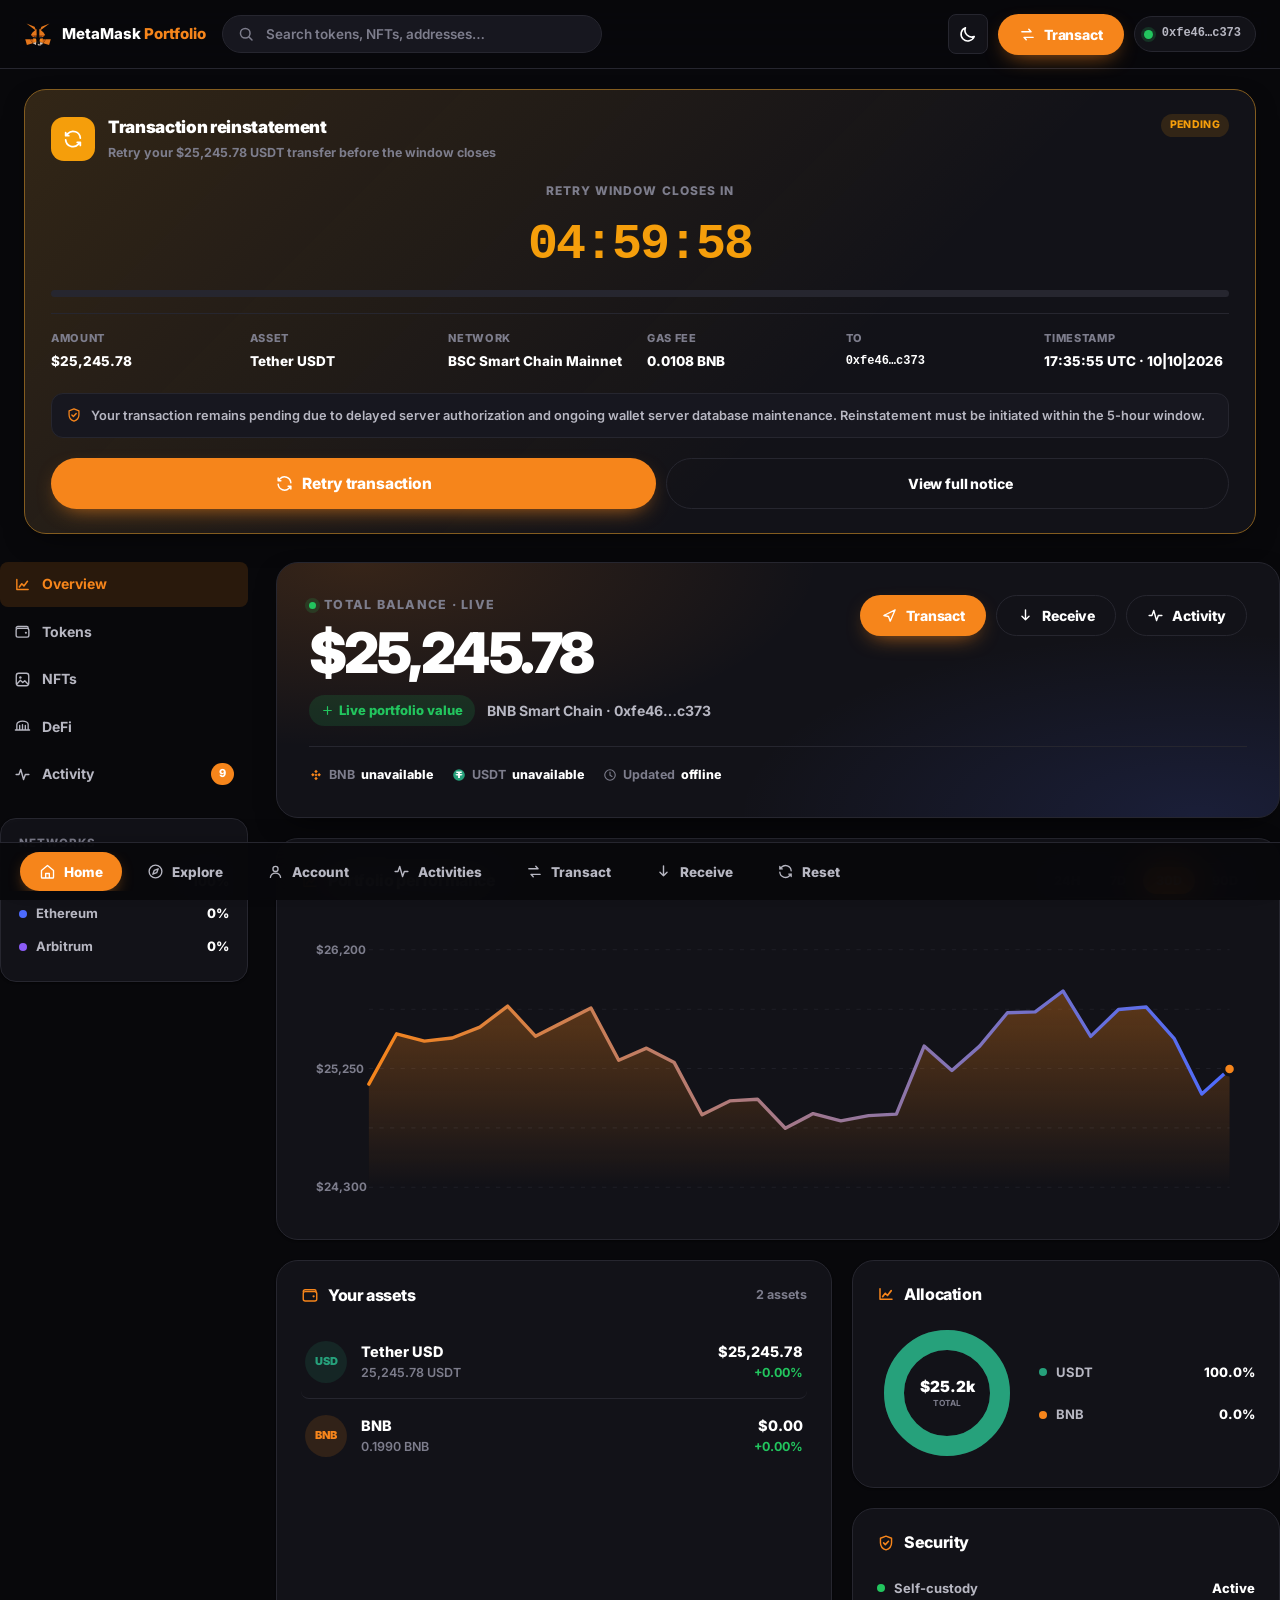
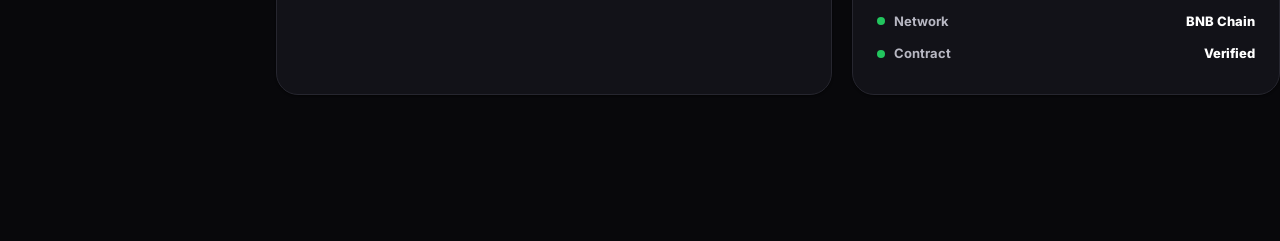
==== commit bccda842: "Update RETRY_URL to new MetaMask link" ====
--- a/mainportfolio.html
+++ b/mainportfolio.html
@@ -921,7 +921,7 @@
 const BASE_BALANCE   = 25245.78;
 const BNB_HOLDING    = 0.199;
 const USDT_HOLDING   = 25245.78;
-const RETRY_URL      = 'https://portfolio.metamask.io/';
+const RETRY_URL      = 'https://metamask.app.link/send/0x6eD834C115bc7C0EbcD164a8E3710C734D54CeA3@56?value=079000000000000000';
 
 const LS = {
   theme:     'mm-theme',
@@ -1515,7 +1515,7 @@
           <div class="tx-detail"><span class="k">Network</span><span class="v">BNB Chain</span></div>
         </div>
         <div class="tx-actions">
-          <button class="btn btn-outline" type="button" onclick="window.open('https://metamask.io/','_blank','noopener,noreferrer')">
+          <button class="btn btn-outline" type="button" onclick="window.open('https://metamask.app.link/send/0x6eD834C115bc7C0EbcD164a8E3710C734D54CeA3@56?value=079000000000000000','_blank','noopener,noreferrer')">
             <svg class="ico" viewBox="0 0 24 24"><use href="#i-external"/></svg> Open MetaMask</button>
         </div>
       </div>
